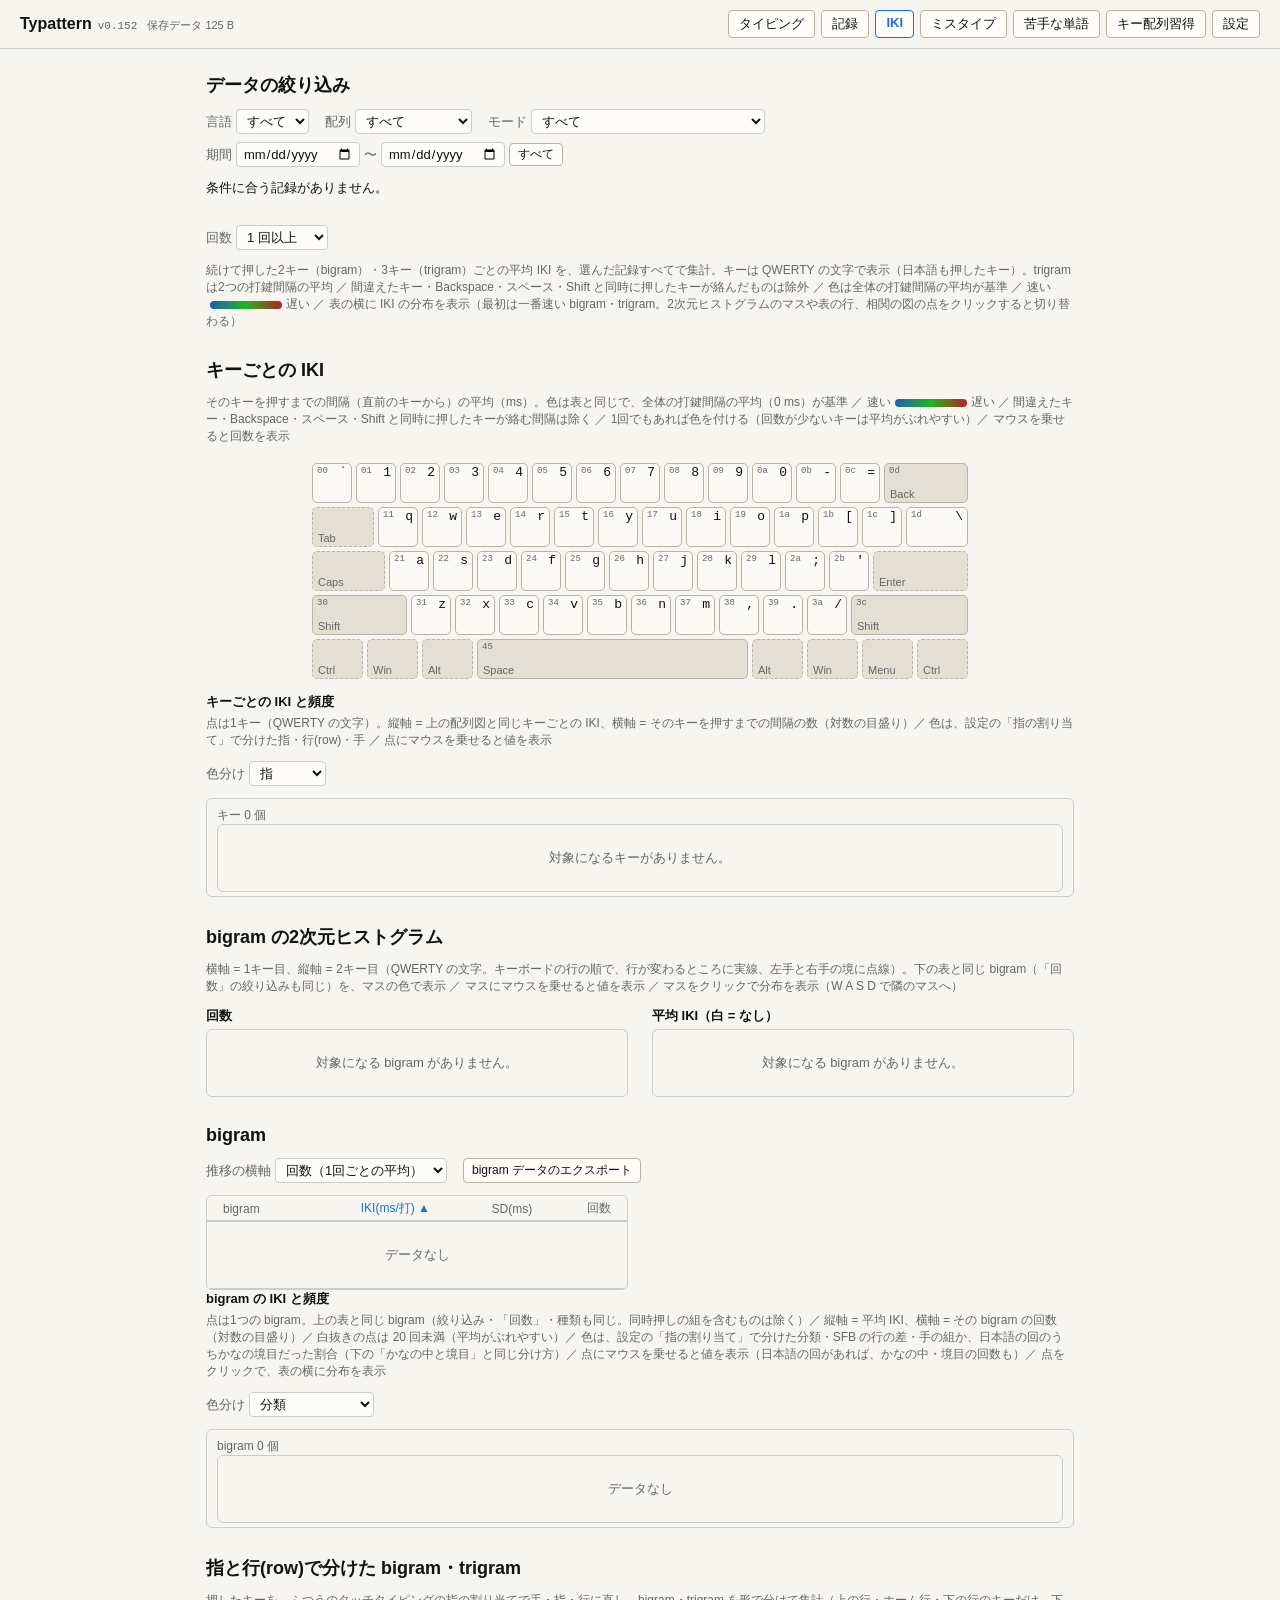
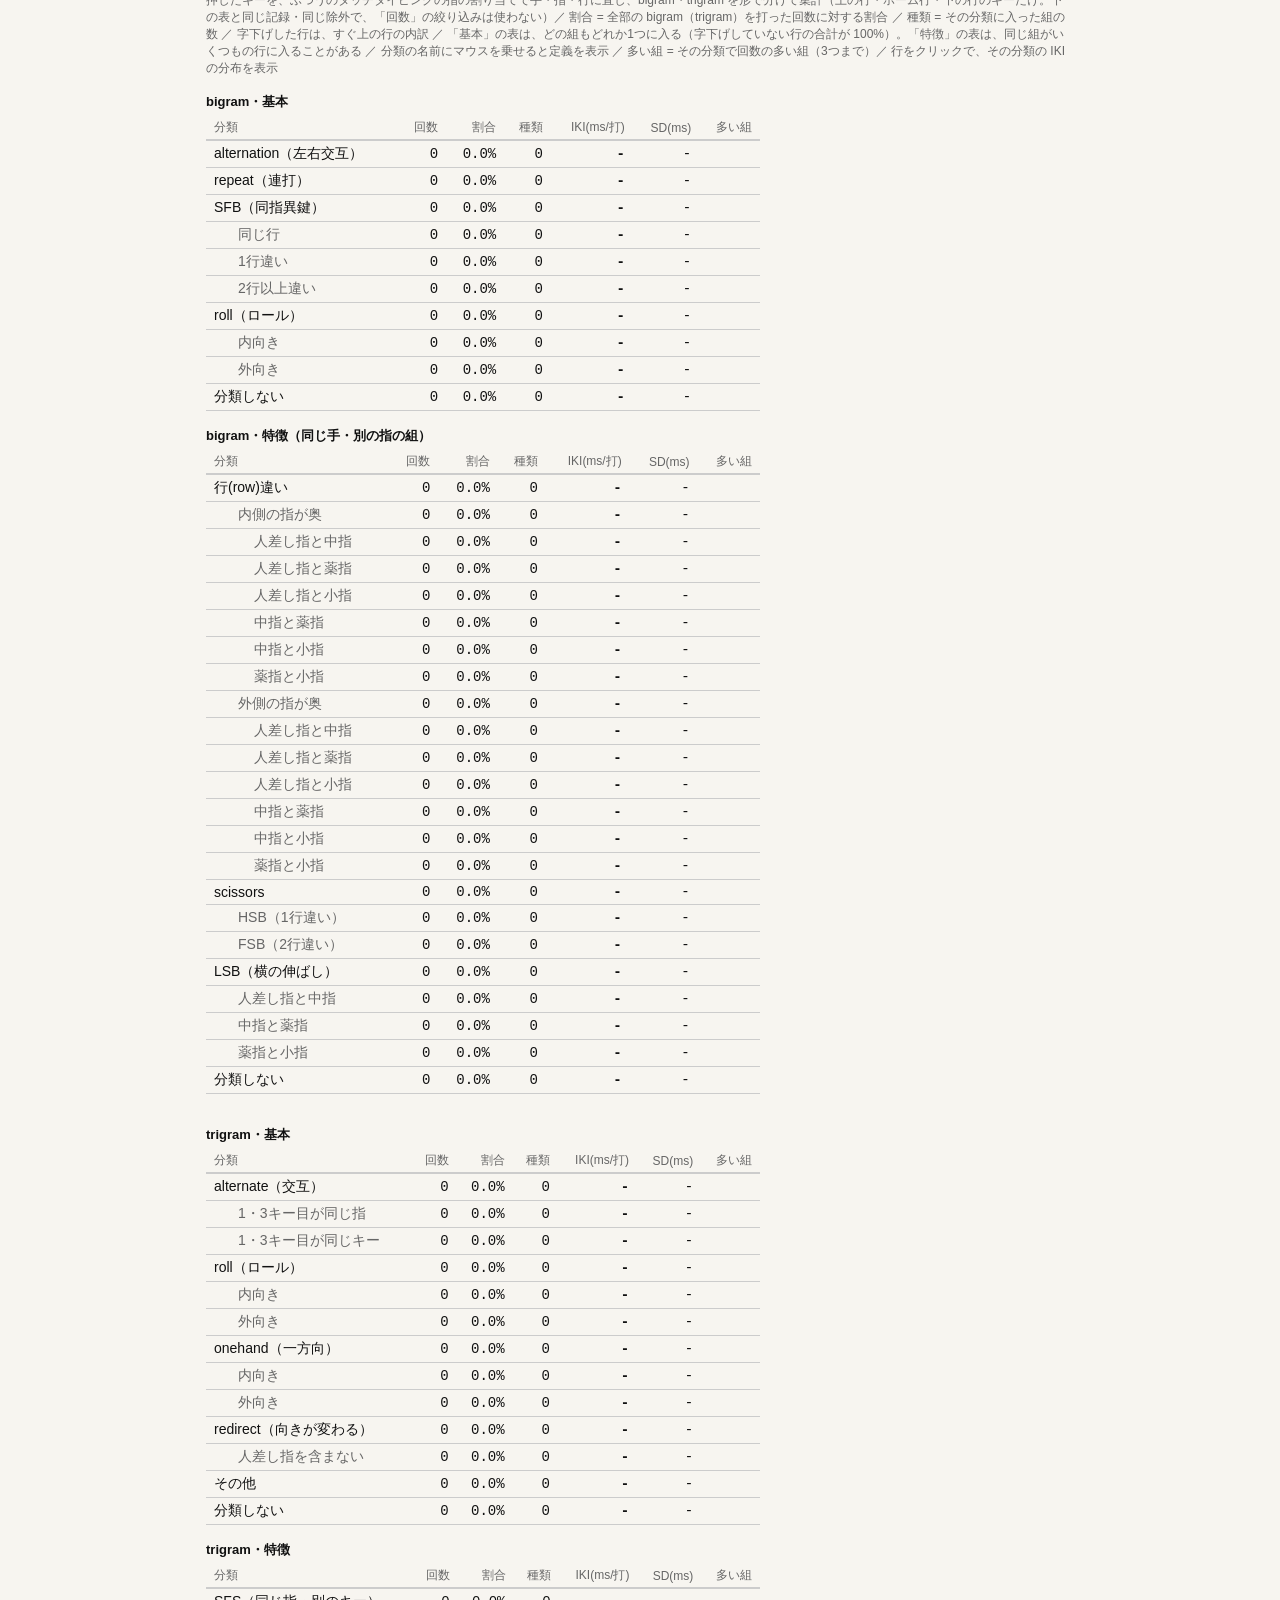
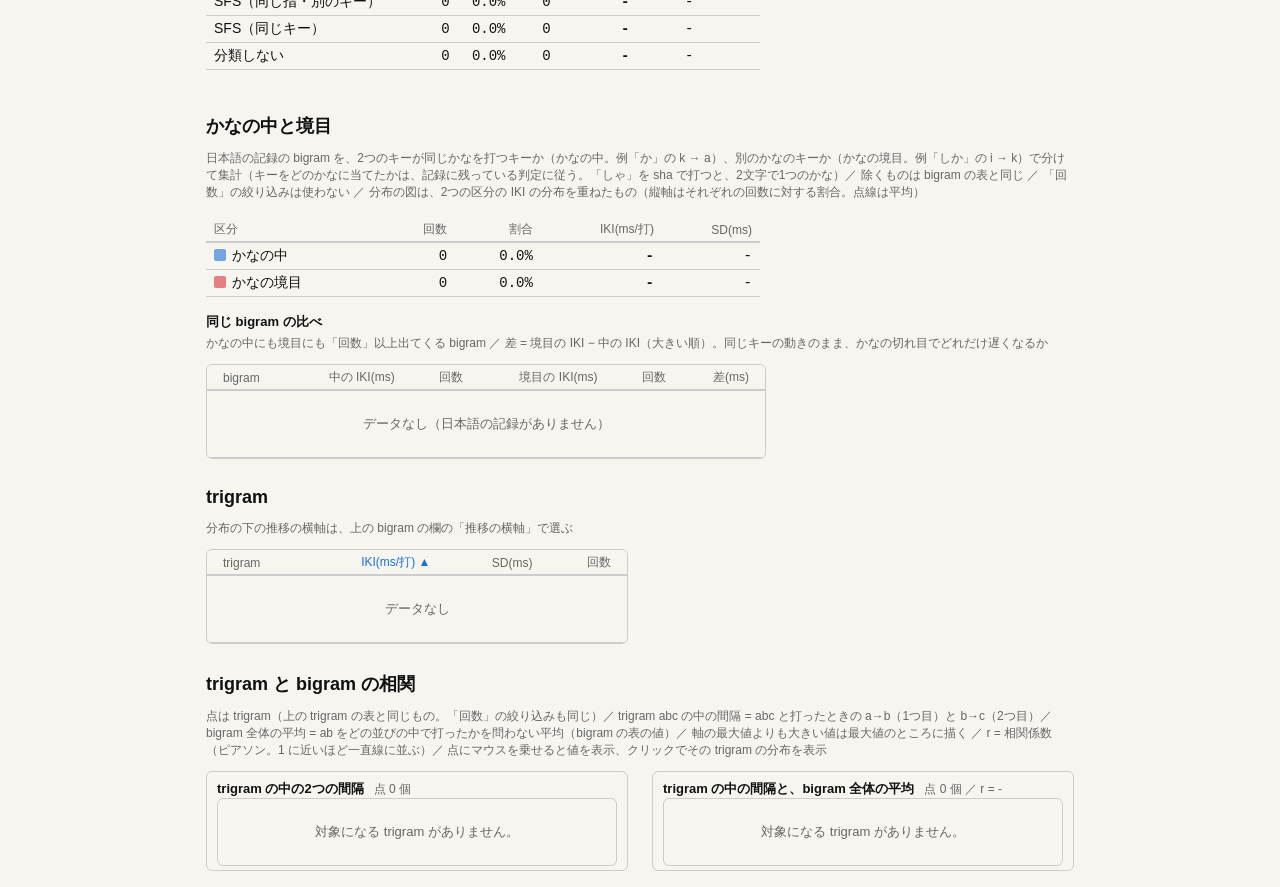
==== analysis_iki.html @ cf358e00 "Learn three new assignments at a time in layout learning Co-Authored-By: Claude Opus 5.5 <noreply@an" ====
<!doctype html>
<html lang="ja">
<head>
  <meta charset="utf-8">
  <meta name="viewport" content="width=device-width, initial-scale=1">
  <title>Typattern IKI</title>
  <link rel="icon" href="images/favicon.svg" type="image/svg+xml">
  <link rel="icon" href="images/favicon-32.png" type="image/png" sizes="32x32">
  <link rel="apple-touch-icon" href="images/apple-touch-icon.png">
  <link rel="stylesheet" href="style.css?v=152">
</head>
<body>
  <!-- 全ページ共通の一番上：左にロゴ（とバージョン）、右にページへのリンク -->
  <nav class="top-nav" aria-label="ページ">
    <div class="brand">
      <div class="logo">Typattern<span id="version" class="version"></span><span id="data-size" class="data-size" title="ブラウザに保存している記録と登録したキー配列の大きさ（書き出すファイルとほぼ同じ）。書き出し・読み込みは設定のページ"></span></div>
    </div>
    <div class="nav-links">
      <a class="text-btn" href="index.html">タイピング</a>
      <a class="text-btn" href="stats.html" title="レベルの達成度・成績の推移・ランキング">記録</a>
      <a class="text-btn" href="analysis_iki.html" aria-current="page" title="キーごと・bigram・trigram ごとの IKI">IKI</a>
      <a class="text-btn" href="mistype.html" title="どのキーを、どのキーと押し間違えたか">ミスタイプ</a>
      <a class="text-btn" href="weak-words.html" title="単語モードで遅い単語・ミスの多い単語">苦手な単語</a>
      <a class="text-btn" href="layout-learning.html" title="キー配列習得の状況（覚えた割り当て・達成項目）">キー配列習得</a>
      <a class="text-btn" href="settings.html" title="キー配列・お題の登録、グラフの範囲・ランキングの基準、記録の書き出しと読み込み">設定</a>
    </div>
  </nav>
  <!-- 記録を読み込んで集計し終えるまで出す（js/ngram-page.js・js/mistype-page.js が消す） -->
  <div id="page-loading" class="page-loading" role="status">Loading...</div>

  <main class="main stats-main">
    <h2 class="stats-title">データの絞り込み</h2>
    <div class="filters stats-filters">
      <label class="filter">言語
        <select id="f-lang" class="layout-select">
          <option value="">すべて</option>
          <option value="en">英語</option>
          <option value="ja">日本語</option>
        </select>
      </label>
      <label class="filter">配列
        <select id="f-layout" class="layout-select">
          <option value="">すべて</option>
          <option value="qwerty">QWERTY配列</option>
        </select>
      </label>
      <label class="filter">モード
        <select id="f-mode" class="layout-select">
          <option value="">すべて</option>
          <option value="regular">練習モード以外</option>
          <option value="not-iki-measurement">IKI 測定以外</option>
          <option value="normal">文章</option>
          <option value="words">単語</option>
          <option value="other">その他</option>
          <option value="weak">苦手な単語（練習モード）</option>
          <option value="faster-other-setup">他では速い bigram（練習モード）</option>
          <option value="iki-measurement">IKI 測定（練習モード）</option>
        </select>
      </label>
      <span class="filter">期間
        <input id="f-from" type="date" class="layout-select" aria-label="開始日">
        〜
        <input id="f-to" type="date" class="layout-select" aria-label="終了日">
        <button id="f-clear" type="button" class="text-btn small-btn" title="期間の指定をなくす">すべて</button>
      </span>
    </div>
    <p id="stats-summary" class="stats-summary">読み込み中…</p>

    <!-- 並び：絞り込み → 回数・集計・説明 → キーごとの IKI（配列図と、頻度との散布図）→ bigram の2次元ヒストグラム → bigram（表と分布）→ 指と行(row)で分けた bigram・trigram → trigram（表と分布）→ trigram と bigram の相関 -->
    <section class="stats-section">
      <div class="filters">
        <label class="filter">回数
          <select id="f-min" class="layout-select">
            <option value="1">1 回以上</option>
            <option value="3">3 回以上</option>
            <option value="5">5 回以上</option>
            <option value="10">10 回以上</option>
          </select>
        </label>
      </div>
      <p id="ngram-summary" class="stats-summary"></p>
      <p class="rhythm-legend">続けて押した2キー（bigram）・3キー（trigram）ごとの平均 IKI を、選んだ記録すべてで集計。キーは QWERTY の文字で表示（日本語も押したキー）。trigram は2つの打鍵間隔の平均 ／ 間違えたキー・Backspace・スペース・Shift と同時に押したキーが絡んだものは除外 ／ 色は全体の打鍵間隔の平均が基準 ／ 速い<span class="rhythm-scale"></span>遅い ／ 表の横に IKI の分布を表示（最初は一番速い bigram・trigram。2次元ヒストグラムのマスや表の行、相関の図の点をクリックすると切り替わる）</p>
    </section>

    <section class="stats-section">
      <h2 class="stats-title">キーごとの IKI</h2>
      <p id="key-iki-legend" class="rhythm-legend"></p>
      <div class="kb-scroll"><div id="key-iki" class="kb km"></div></div>
      <!-- キーごとの IKI と頻度の散布図（docs/analysis_iki.md の「キーごとの IKI と頻度」） -->
      <h3 class="hm-title">キーごとの IKI と頻度</h3>
      <p class="rhythm-legend">点は1キー（QWERTY の文字）。縦軸 = 上の配列図と同じキーごとの IKI、横軸 = そのキーを押すまでの間隔の数（対数の目盛り）／ 色は、設定の「指の割り当て」で分けた指・行(row)・手 ／ 点にマウスを乗せると値を表示</p>
      <div class="filters">
        <label class="filter">色分け
          <select id="f-kf-color" class="layout-select">
            <option value="finger">指</option>
            <option value="row">行(row)</option>
            <option value="hand">手</option>
          </select>
        </label>
      </div>
      <div id="key-freq" class="corr"></div>
    </section>

    <section class="stats-section">
      <h2 class="stats-title">bigram の2次元ヒストグラム</h2>
      <p class="rhythm-legend">横軸 = 1キー目、縦軸 = 2キー目（QWERTY の文字。キーボードの行の順で、行が変わるところに実線、左手と右手の境に点線）。下の表と同じ bigram（「回数」の絞り込みも同じ）を、マスの色で表示 ／ マスにマウスを乗せると値を表示 ／ マスをクリックで分布を表示（W A S D で隣のマスへ）</p>
      <!-- ふだんは横に2枚。軸のキーと組が多いときは上下に並べる（js/ngram-page.js が hm-stack を付ける） -->
      <div id="hm-grid" class="ngram-grid">
        <div class="ngram-col">
          <h3 class="hm-title">回数</h3>
          <div id="hm-count" class="hm"></div>
        </div>
        <div class="ngram-col">
          <h3 class="hm-title">平均 IKI（白 = なし）</h3>
          <div id="hm-iki" class="hm"></div>
        </div>
      </div>
    </section>

    <section class="stats-section">
      <h2 class="stats-title">bigram</h2>
      <!-- 分布の下の IKI の推移の横軸（bigram・trigram 共通） -->
      <div class="filters">
        <label class="filter">推移の横軸
          <select id="f-trend" class="layout-select">
            <option value="run">回数（1回ごとの平均）</option>
            <option value="day">日付（1日ごとの平均）</option>
          </select>
        </label>
        <!-- 同時押しの組を含む行があるときだけ出す -->
        <label id="f-bi-kind-box" class="filter" hidden>種類
          <select id="f-bi-kind" class="layout-select">
            <option value="all">すべて</option>
            <option value="ss">単打→単打</option>
            <option value="sc">単打→同時押し</option>
            <option value="cs">同時押し→単打</option>
            <option value="cc">同時押し→同時押し</option>
          </select>
        </label>
        <!-- 表に出ている bigram の IKI を JSON で書き出す（docs/bigram_export.md） -->
        <button id="bi-export" type="button" class="text-btn small-btn" title="表に出ている bigram の1回ごとの IKI をすべて JSON で書き出す">bigram データのエクスポート</button>
        <span id="bi-export-msg" class="stats-summary"></span>
      </div>
      <!-- 左に表、右にクリックで出る IKI の分布と推移（狭い画面では分布を表の上に出す） -->
      <div class="ng-block">
        <div id="bigram" class="ngram-scroll ng-table"></div>
        <div id="bigram-dist" class="ngram-dist ng-dist"></div>
      </div>
      <!-- bigram の IKI と頻度の散布図（docs/analysis_iki.md の「bigram の IKI と頻度」） -->
      <h3 class="hm-title">bigram の IKI と頻度</h3>
      <p class="rhythm-legend">点は1つの bigram。上の表と同じ bigram（絞り込み・「回数」・種類も同じ。同時押しの組を含むものは除く）／ 縦軸 = 平均 IKI、横軸 = その bigram の回数（対数の目盛り）／ 白抜きの点は 20 回未満（平均がぶれやすい）／ 色は、設定の「指の割り当て」で分けた分類・SFB の行の差・手の組か、日本語の回のうちかなの境目だった割合（下の「かなの中と境目」と同じ分け方）／ 点にマウスを乗せると値を表示（日本語の回があれば、かなの中・境目の回数も）／ 点をクリックで、表の横に分布を表示</p>
      <div class="filters">
        <label class="filter">色分け
          <select id="f-bf-color" class="layout-select">
            <option value="class">分類</option>
            <option value="sfb">SFB の行の差</option>
            <option value="hand">手の組</option>
            <option value="kana">かなの中・境目</option>
          </select>
        </label>
      </div>
      <div id="bigram-freq" class="corr"></div>
    </section>

    <section class="stats-section">
      <h2 class="stats-title">指と行(row)で分けた bigram・trigram</h2>
      <p class="rhythm-legend">押したキーを、ふつうのタッチタイピングの指の割り当てで手・指・行に直し、bigram・trigram を形で分けて集計（上の行・ホーム行・下の行のキーだけ。下の表と同じ記録・同じ除外で、「回数」の絞り込みは使わない）／ 割合 = 全部の bigram（trigram）を打った回数に対する割合 ／ 種類 = その分類に入った組の数 ／ 字下げした行は、すぐ上の行の内訳 ／ 「基本」の表は、どの組もどれか1つに入る（字下げしていない行の合計が 100%）。「特徴」の表は、同じ組がいくつもの行に入ることがある ／ 分類の名前にマウスを乗せると定義を表示 ／ 多い組 = その分類で回数の多い組（3つまで）／ 行をクリックで、その分類の IKI の分布を表示</p>
      <!-- bigram と trigram を上下に分け、それぞれ左に表、右にクリックした分類の分布（狭い画面では表の上。推移は出さない） -->
      <div class="fc-block">
        <div class="fc-tables">
          <h3 class="hm-title">bigram・基本</h3>
          <div id="bc-base" class="fc-table"></div>
          <h3 class="hm-title">bigram・特徴（同じ手・別の指の組）</h3>
          <div id="bc-feat" class="fc-table"></div>
        </div>
        <div id="bc-dist" class="ngram-dist fc-dist"></div>
      </div>
      <div class="fc-block">
        <div class="fc-tables">
          <h3 class="hm-title">trigram・基本</h3>
          <div id="tc-base" class="fc-table"></div>
          <h3 class="hm-title">trigram・特徴</h3>
          <div id="tc-feat" class="fc-table"></div>
        </div>
        <div id="tc-dist" class="ngram-dist fc-dist"></div>
      </div>
    </section>

    <!-- かなの中と境目（docs/analysis_iki.md の「かなの中と境目」） -->
    <section class="stats-section">
      <h2 class="stats-title">かなの中と境目</h2>
      <p class="rhythm-legend">日本語の記録の bigram を、2つのキーが同じかなを打つキーか（かなの中。例「か」の k → a）、別のかなのキーか（かなの境目。例「しか」の i → k）で分けて集計（キーをどのかなに当てたかは、記録に残っている判定に従う。「しゃ」を sha で打つと、2文字で1つのかな）／ 除くものは bigram の表と同じ ／ 「回数」の絞り込みは使わない ／ 分布の図は、2つの区分の IKI の分布を重ねたもの（縦軸はそれぞれの回数に対する割合。点線は平均）</p>
      <div class="fc-block">
        <div class="fc-tables">
          <div id="kb-sum" class="fc-table"></div>
        </div>
        <div id="kb-dist" class="ngram-dist fc-dist"></div>
      </div>
      <h3 class="hm-title">同じ bigram の比べ</h3>
      <p class="rhythm-legend">かなの中にも境目にも「回数」以上出てくる bigram ／ 差 = 境目の IKI − 中の IKI（大きい順）。同じキーの動きのまま、かなの切れ目でどれだけ遅くなるか</p>
      <div id="kb-pairs" class="ngram-scroll kb-pairs"></div>
    </section>

    <section class="stats-section">
      <h2 class="stats-title">trigram</h2>
      <p class="rhythm-legend">分布の下の推移の横軸は、上の bigram の欄の「推移の横軸」で選ぶ</p>
      <div class="ng-block">
        <div id="trigram" class="ngram-scroll ng-table"></div>
        <div id="trigram-dist" class="ngram-dist ng-dist"></div>
      </div>
    </section>

    <!-- 同時押しの記録があるときだけ出す -->
    <section id="chord-section" class="stats-section" hidden>
      <h2 class="stats-title">同時押し</h2>
      <p class="rhythm-legend">ずれ = 組の最初のキーを押してから、最後のキーを押すまでの時間 ／ 上の bigram・trigram の表では、組を1打として数える（時刻は組の最後のキーを押した時刻）。2次元ヒストグラムには組も1打として軸に並べる。キーごとの IKI と相関の図には、組を含むものを入れない ／ 間違えたキーを含む組は数えない ／ 行をクリックで、その組のずれの分布を表示（横軸の最大は、選んだ記録の判定時間の最大）</p>
      <div class="ng-block">
        <div id="chord-table" class="ngram-scroll ng-table"></div>
        <div id="chord-dist" class="ngram-dist ng-dist"></div>
      </div>
    </section>

    <section class="stats-section">
      <h2 class="stats-title">trigram と bigram の相関</h2>
      <p class="rhythm-legend">点は trigram（上の trigram の表と同じもの。「回数」の絞り込みも同じ）／ trigram abc の中の間隔 = abc と打ったときの a→b（1つ目）と b→c（2つ目）／ bigram 全体の平均 = ab をどの並びの中で打ったかを問わない平均（bigram の表の値）／ 軸の最大値よりも大きい値は最大値のところに描く ／ r = 相関係数（ピアソン。1 に近いほど一直線に並ぶ）／ 点にマウスを乗せると値を表示、クリックでその trigram の分布を表示</p>
      <div class="ngram-grid">
        <div class="ngram-col"><div id="corr-pair" class="corr"></div></div>
        <div class="ngram-col"><div id="corr-inner" class="corr"></div></div>
      </div>
    </section>
  </main>

  <script src="js/store.js?v=152"></script>
  <script src="js/keys.js?v=152"></script>
  <script src="js/settings.js?v=152"></script>
  <script src="js/page-footer.js?v=152"></script>
  <script src="js/rhythm.js?v=152"></script>
  <script src="js/keyboard-shapes.js?v=152"></script>
  <script src="js/kana-layout.js?v=152"></script>
  <script src="js/key-map.js?v=152"></script>
  <script src="js/point-trend.js?v=152"></script>
  <script src="js/ngram.js?v=152"></script>
  <script src="js/finger-map.js?v=152"></script>
  <script src="js/key-scatter.js?v=152"></script>
  <script src="js/iki-measurement.js?v=152"></script>
  <script src="js/filters.js?v=152"></script>
  <script src="js/ngram-page.js?v=152"></script>
</body>
</html>
---- style.css ----
:root {
  --bg: #f7f5f0; /* ページの背景。真っ白より目に優しい生成り（グラフの下地にも使う） */
  --text: #111111;
  --head-bg: #ece8de; /* 表の見出しの背景。ページの背景（生成り）を少し濃くした色 */
  --field-bg: #fdfcf9; /* 入力欄・選択欄・試し打ちの枠の背景。白より少しだけ落ち着いた色で、ページの背景と区別する */
  --typed: #9a9a9a;
  --sub: #666666;
  --border: #cccccc;
  --accent: #1a6fd8;
  --error: #d93036;
  --error-bg: rgba(217, 48, 54, 0.15);
  --reached: #2a8f3a; /* 目標に届いた印（他では速い bigram の結果の ✓。キー配列習得の達成項目の ✓ にも使う） */
  --ll-learned: #b9d7f3; /* キー配列習得のページの配列図で、覚えた単位のキーの色 */
  /* キー配列習得の達成項目：結果の「達成！」の帯と、キー配列習得のページの達成したタイル（背景・枠・文字。覚えたかなの図の青にそろえる。タイルの ✓ は --reached の緑） */
  --ll-done-bg: #e6f1fb;
  --ll-done-border: #378add;
  --ll-done-text: #0c447c;
  /* 間隔グラフの色相（速い=青 → 平均=緑 → 遅い=赤）。js/rhythm.js が読む */
  --rh-hue-fast: 215;
  --rh-hue-avg: 120;
  --rh-hue-slow: 0;
  /* キー配列の配列図：前置シフト・後置シフトのキーの外形線の色 */
  --kb-prefix: #e07b00;
  --kb-postfix: #8a3fd1;
  --kb-chord: #1f8a5b;
  /* キー配列の配列図：文字キー（白より少しだけ暗い）・その枠・機能キー（Shift・Tab など） */
  --kb-key: #fbfaf6;
  /* 設定のページの指の割り当ての配列図：指ごとの色（人差し指・中指・薬指・小指） */
  --finger-1: #b9d4f5;
  --finger-2: #bfe5c0;
  --finger-3: #f5dcae;
  --finger-4: #e2c6ef;
  /* 苦手な単語のページの bigram の分布の比べ：遅い方・速い方・そのほかの言語・配列の色 */
  --cmp-slow: #d93036;
  --cmp-fast: #1a6fd8;
  --cmp-3: #2a8f3a;
  --cmp-4: #e07b00;
  --cmp-5: #8a3fd1;
  /* ミスタイプのページのミス率と頻度の散布図で、ミスの種類の色（ほかは --cmp-*） */
  --mt-shift: #8b5a2b;
  --mt-kana-shift: #1aa3b8;
  --mt-other: #444444;
  --kb-key-border: #b9b3a6;
  --kb-func: #e4dfd3;
  /* bigram の2次元ヒストグラム：データのないマス（回数 0・平均 IKI なし）の色 */
  --hm-none: #ffffff;
  /* 推移のグラフ：移動平均（オレンジ。点の青と分ける）・日ごとの最高（濃い紺）・ミスも数えた正確率（灰色）・日ごと（月ごと）の回数の棒（薄いベージュ）・レベル達成（赤） */
  --trend-ma: #f08c00;
  --trend-count: #e6dfcf;
  --trend-sub: #1d3f7a;
  --trend-raw: #8a8a8a;
  --trend-levelup: var(--level-up);
  /* レベル達成（結果画面と推移のグラフ）と、結果画面の 1〜3 位の順位 */
  --level-up: #d93036;
  --rank-1: #d93036;
  --rank-2: #e07b00;
  --rank-3: #1f9d55;
  /* 記録のページ：ランキングで選んだ回を、推移のグラフで示す縦線 */
  --trend-selected: #3ddc84;
  /* 打っている間のインジケーター（docs/levels.md）：目標より速い・今の達成レベルの範囲・それより遅い・打ち始め前 */
  --pace-ahead: var(--accent);
  --pace-near: #e8b400;
  --pace-behind: #d93036;
  --pace-idle: #d6d1c6;
  /* 正確率がレベルの基準（95%）未満のとき：青は黒、黄・赤はそれぞれ暗くした色 */
  --pace-ahead-dark: #111111;
  --pace-near-dark: #876900;
  --pace-behind-dark: #7c1c20;
  --font: "Segoe UI", "Helvetica Neue", Arial, sans-serif;
  --mono: "Consolas", "Menlo", monospace;
}

/* hidden 属性の付いた要素は、display を指定したクラスがあっても隠す */
[hidden] {
  display: none !important;
}

* {
  box-sizing: border-box;
}

body {
  margin: 0;
  min-height: 100vh;
  display: flex;
  flex-direction: column;
  background: var(--bg);
  color: var(--text);
  font-family: var(--font);
  accent-color: var(--accent); /* チェックボックスなどの色を、ほかの青（--accent）にそろえる */
}

.header {
  display: flex;
  align-items: center;
  justify-content: space-between;
  padding: 12px 20px;
}

.logo {
  margin: 0;
  font-size: 16px;
  font-weight: 600;
}

.text-btn {
  background: var(--field-bg); /* 入力欄と同じ明るい下地で、生成りの背景から浮かせる */
  border: 1px solid var(--kb-key-border);
  border-radius: 4px;
  color: var(--text);
  padding: 4px 10px;
  cursor: pointer;
  font: inherit;
  font-size: 13px;
}

.header-actions {
  display: flex;
  flex-wrap: wrap;
  justify-content: flex-end;
  gap: 6px;
}

.save-status {
  margin: 12px 0 0;
  font-size: 12px;
  color: var(--sub);
}

/* かな配列：割り当て表にないのでミスとして飛ばした文字の知らせ（結果画面） */
.skipped-note {
  margin: 10px 0 0;
  font-size: 14px;
  color: var(--error);
}

.text-btn:hover {
  border-color: var(--accent);
  color: var(--accent);
}

/* 押せないボタン（キー配列のページで、最初から入っている配列の名前のときの「この配列を保存する」など） */
.text-btn:disabled {
  border-color: var(--border);
  color: var(--sub);
  cursor: not-allowed;
  opacity: 0.6;
}

.main {
  flex: 1;
  width: 100%;
  max-width: 820px;
  margin: 0 auto;
  padding: 16px;
}

.guide {
  text-align: center;
  font-size: 13px;
  line-height: 1.7;
  color: var(--sub);
}

/* 入力がないまま止めたときのお知らせ */
.guide.idle-stopped {
  color: var(--error);
  font-weight: 600;
}

.stats {
  display: flex;
  justify-content: center;
  gap: 28px;
  margin: 20px 0 28px;
}

.stat {
  display: flex;
  align-items: baseline;
  gap: 4px;
}

.stat-value {
  font-family: var(--mono);
  font-size: 22px;
  color: var(--accent);
}

.stat-label {
  font-size: 12px;
  color: var(--sub);
}

/* 打っている間のインジケーター：目標のペースとの差を帯の色で出す */
.pace {
  margin: -12px 0 20px;
}

.pace-text {
  font-size: 12px;
  color: var(--sub);
  text-align: center;
  margin-bottom: 4px;
}

/* 20 マスを横に並べ、届いている段まで色を付ける（左から） */
.pace-bar {
  display: grid;
  grid-template-columns: repeat(20, 1fr);
  gap: 3px;
}

.pace-cell {
  height: 10px;
  border-radius: 2px;
  background: var(--pace-idle); /* 色はすぐ変える（変化のなだらかさは js/app.js でペースをならしてつける） */
}

.pace-ahead .pace-cell.on { background: var(--pace-ahead); }
.pace-near .pace-cell.on { background: var(--pace-near); }
.pace-behind .pace-cell.on { background: var(--pace-behind); }
/* 正確率がレベルの基準（95%）未満：それぞれの色を暗くして、このままではレベルが付かないことを知らせる */
.pace-dark.pace-ahead .pace-cell.on { background: var(--pace-ahead-dark); }
.pace-dark.pace-near .pace-cell.on { background: var(--pace-near-dark); }
.pace-dark.pace-behind .pace-cell.on { background: var(--pace-behind-dark); }
.pace-dark .pace-text { color: var(--text); }

/* お題表示エリア */
.board {
  position: relative;
  cursor: text;
}

.text {
  font-family: var(--mono);
  font-size: 22px;
  line-height: 1.9;
  color: var(--text);
  white-space: pre-wrap;
  word-break: break-word;
  user-select: none;
}

/* ノーミス連続タイプ：4つの段に行を順に入れる（js/app.js の nmLayout）。打ち終えた行を隠しても段の高さは残す */
.text.nm-stream {
  display: grid;
  grid-template-rows: repeat(4, minmax(1.9em, auto));
}

.text.ja.nm-stream {
  grid-template-rows: repeat(4, minmax(74px, auto));
}

/* ノーミス連続タイプの結果：ミスなしで打てた文字数と自己ベスト */
.nm-result p {
  margin: 0 0 4px;
}

.nm-count {
  font-size: 28px;
  font-weight: 700;
}

.nm-sub {
  color: var(--sub);
}

.nm-best {
  font-weight: 600;
  margin-bottom: 12px !important;
}

.nm-best.level-up {
  color: var(--level-up);
}

/* 日本語：次に打つローマ字の手引き。打ちかけ（灰色）・今のかなの残り（青）・その先（薄い灰色） */
.romaji-guide {
  text-align: center;
  font-family: var(--mono);
  font-size: 18px;
  min-height: 1.6em;
  margin: -12px 0 16px;
  white-space: pre;
  overflow: hidden;
}

.romaji-guide .rg-typed {
  color: var(--typed);
}

.romaji-guide .rg-rest {
  color: var(--accent);
  font-weight: 600;
}

.romaji-guide .rg-ahead {
  color: var(--sub);
  opacity: 0.6;
}

.romaji-guide .rg-warn {
  font-family: var(--font);
  font-size: 14px;
  color: var(--error);
  white-space: normal;
}

/* 日本語：1行ごとに、表示する文（漢字かな交じり）を上に、打つ読み（かな）を下に並べる */
.text.ja .ja-display {
  font-family: var(--font);
  font-size: 21px;
  line-height: 1.6;
  color: var(--text);
}

.text.ja .ja-reading {
  font-size: 15px;
  line-height: 1.7;
  margin-bottom: 14px;
}

/* 2行目をローマ字で出すとき：よみがなと同じ1行（40 かなほど）に収まるよう、等幅ではない（横幅の狭い）フォントにする。
   かなごとのまとまりの間はあけない（単語の間は ␣）。それでも長い行は2行目の中で折り返す */
.text.ja .ja-romaji {
  font-family: var(--font);
  overflow-wrap: anywhere;
}

.text .ok {
  color: var(--typed);
}

.text .ng {
  color: var(--error);
  background: var(--error-bg);
  border-radius: 2px;
}

/* 間違えたまま残っている文字の上に、実際に打ったものを小さく赤で出す（js/app.js の typedMarks） */
.text .ng[data-typed],
.text .current[data-typed] {
  position: relative;
}

.text .ng[data-typed]::before,
.text .current[data-typed]::before {
  content: attr(data-typed);
  position: absolute;
  left: 50%;
  bottom: 100%;
  transform: translateX(-50%);
  font-family: var(--mono);
  font-size: 0.7em;
  line-height: 1;
  color: var(--error);
  white-space: nowrap;
  pointer-events: none;
}

/* 日本語の2行目（よみがな）は文字が小さいので、上に出す打ったものは少し大きめにする。
   表示する文の行と重ならないよう、2行目の上を少しあける */
.text.ja .ja-reading .ng[data-typed]::before,
.text.ja .ja-reading .current[data-typed]::before {
  font-size: 0.85em;
}

.text.ja .ja-reading {
  padding-top: 5px;
}

/* 英語：打った文字を上に出す余白のぶん、行の間を少し広げる */
.text:not(.ja) {
  line-height: 2.3;
}

/* 現在位置のキャレット */
.text .current {
  box-shadow: -2px 0 0 var(--accent);
  animation: blink 1s step-end infinite;
}

.board.blurred .text .current {
  animation: none;
  box-shadow: none;
}

@keyframes blink {
  50% { box-shadow: -2px 0 0 transparent; }
}

/* 入力は見えない textarea で受け取る */
.input {
  position: absolute;
  inset: 0;
  width: 100%;
  height: 100%;
  opacity: 0;
  resize: none;
  border: 0;
  cursor: text;
}

.focus-hint {
  display: none;
  position: absolute;
  inset: 0;
  align-items: center;
  justify-content: center;
  background: rgba(255, 255, 255, 0.75);
  color: var(--text);
  font-size: 15px;
  pointer-events: none;
}

.board.blurred .focus-hint {
  display: flex;
}

.board.finished .focus-hint {
  display: none;
}

/* 結果 */
.result {
  margin-top: 32px;
  padding: 20px;
  border: 1px solid var(--accent);
  border-radius: 8px;
  text-align: center;
}

.result-title {
  margin: 0 0 12px;
  font-size: 16px;
  font-weight: 600;
}

.result-grid {
  display: flex;
  justify-content: center;
  flex-wrap: wrap;
  gap: 32px;
  align-items: baseline; /* 小さくした秒数も、ほかの数字と文字の下端をそろえる */
}

.result-value {
  font-family: var(--mono);
  font-size: 34px;
  color: var(--accent);
  margin-right: 4px;
}

.result-label {
  font-size: 13px;
  color: var(--sub);
}

/* 正確率の横に添える、修正したミスも数えた値 */
.result-acc-raw {
  margin-left: 4px;
  font-size: 11px;
}

/* 経過秒数（お題の長さで変わるので、ほかの数字より目立たなくする） */
.result-minor .result-value {
  font-size: 20px;
  color: var(--sub);
}

/* 結果の数字の下の、正確率の説明 */
.result-note {
  margin: 12px 0 0;
  font-size: 13px;
  color: var(--sub);
}

/* 達成レベルと次の目標 */
.level-status {
  margin: 14px 0 0;
  text-align: center;
  font-size: 14px;
  color: var(--text);
}

/* 今回で達成レベルが上がったとき：お知らせの文と、結果のレベルの値 */
.level-status .level-up,
.result-value.level-up {
  color: var(--level-up);
  font-weight: 700;
}

/* 結果画面：1〜3位の順位 */
.result-value.rank-1 { color: var(--rank-1); font-weight: 700; }
.result-value.rank-2 { color: var(--rank-2); font-weight: 700; }
.result-value.rank-3 { color: var(--rank-3); font-weight: 700; }
/* 上位3位に入ったときの知らせ（順位の色の太字） */
.level-status .rank-1 { color: var(--rank-1); font-weight: 700; }
.level-status .rank-2 { color: var(--rank-2); font-weight: 700; }
.level-status .rank-3 { color: var(--rank-3); font-weight: 700; }

/* キーごとの間隔グラフ */
/* 結果のタブ */
.tabs {
  display: flex;
  gap: 4px;
  margin-top: 28px;
  border-bottom: 1px solid var(--border);
}

.tab {
  padding: 8px 16px;
  border: 1px solid transparent;
  border-bottom: none;
  border-radius: 6px 6px 0 0;
  margin-bottom: -1px;
  background: none;
  color: var(--sub);
  font: inherit;
  font-size: 14px;
  cursor: pointer;
}

.tab:hover {
  color: var(--text);
}

.tab[aria-selected="true"] {
  border-color: var(--border);
  background: var(--bg);
  color: var(--text);
  font-weight: 600;
}

.tab-panel {
  padding-top: 12px;
  text-align: left;
}

.rhythm-legend {
  margin: 0 0 12px;
  font-size: 12px;
  color: var(--sub);
}

.rhythm-avg {
  font-family: var(--mono);
  color: var(--accent);
}

.rhythm-chart {
  display: flex;
  flex-wrap: wrap;
  row-gap: 10px;
}

.rh-word {
  display: flex;
}

/* 日本語：かなごとのキーの列と、その下のかな */
.rh-group {
  display: flex;
  flex-direction: column;
}

.rh-cols {
  display: flex;
}

.rh-kana {
  text-align: center;
  font-size: 13px;
  color: var(--sub);
  margin-top: 2px;
}

.rh-kana.missed {
  color: var(--error);
  font-weight: 700;
}

/* 日本語：文の終わり（「。」の後）で改行する */
.rh-break {
  flex-basis: 100%;
  height: 0;
}

.rh-col {
  width: 18px;
}

/* 棒を描く領域。上の余白は数値ラベル用 */
.rh-track {
  position: relative;
  height: 88px;
}

/* 平均の点線（列ごとに描き、横に並べて1本の線に見せる） */
.rh-track::before {
  content: "";
  position: absolute;
  left: 0;
  right: 0;
  bottom: var(--rh-avg);
  border-top: 1px dashed var(--sub);
  z-index: 1;
}

.rh-bar {
  position: absolute;
  bottom: 0;
  left: 50%;
  width: 10px;
  transform: translateX(-50%);
  border-radius: 2px 2px 0 0;
}

/* 凡例の色見本 */
.rhythm-scale {
  display: inline-block;
  width: 72px;
  height: 8px;
  margin: 0 4px;
  border-radius: 4px;
  vertical-align: middle;
  background: linear-gradient(to right,
    hsl(var(--rh-hue-fast), 70%, 42%),
    hsl(var(--rh-hue-avg), 70%, 42%),
    hsl(var(--rh-hue-slow), 70%, 42%));
}

/* 頭打ちにした棒は上端を白線で区切る */
.rh-bar.clipped {
  border-top: 3px double var(--bg);
}

/* 平均 ± SD の縦線（苦手な単語のページ）。上下の端に短い横線 */
.rh-sd {
  position: absolute;
  left: 50%;
  width: 6px;
  transform: translateX(-50%);
  border-top: 1px solid var(--text);
  border-bottom: 1px solid var(--text);
  box-sizing: border-box;
  z-index: 2;
}

.rh-sd::before {
  content: "";
  position: absolute;
  top: 0;
  bottom: 0;
  left: 50%;
  border-left: 1px solid var(--text);
  transform: translateX(-50%);
}

.rh-val {
  position: absolute;
  left: -4px;
  right: -4px;
  text-align: center;
  font-family: var(--mono);
  font-size: 9px;
  letter-spacing: -0.5px;
  color: var(--accent);
}

.rh-char {
  padding-top: 2px;
  border-top: 1px solid var(--border);
  text-align: center;
  font-family: var(--mono);
  font-size: 15px;
}

.rh-char.space {
  color: var(--sub);
}

.rh-char.missed {
  color: var(--error);
  font-weight: 700;
  border-top: 2px solid var(--error);
}

/* n-gram 一覧。bigram と trigram を横に並べ、狭い画面では縦に並べる */
.ngram-grid {
  display: grid;
  grid-template-columns: 1fr 1fr;
  gap: 24px;
}

/* 各表は高さを決めて中でスクロールさせる */
.ngram-scroll {
  max-height: 420px;
  overflow-y: auto;
  border: 1px solid var(--border);
  border-radius: 6px;
}

.bg-table {
  width: 100%;
  border-collapse: collapse;
  font-size: 14px;
}

/* スクロールしても見出しを上に残す */
.bg-table thead th {
  position: sticky;
  top: 0;
  background: var(--bg);
  box-shadow: inset 0 -1px 0 var(--border);
}

.bg-table th,
.bg-table td {
  padding: 4px 16px;
  border-bottom: 1px solid var(--border);
  text-align: right;
}

.bg-table th {
  color: var(--sub);
  font-weight: normal;
  font-size: 12px;
}

.bg-table th:first-child,
.bg-table td:first-child {
  text-align: left;
}

.bg-sort {
  padding: 0;
  border: 0;
  background: none;
  color: var(--accent);
  font: inherit;
  cursor: pointer;
}

/* 並べ替えに使っていない列の見出しは、ふつうの文字色（クリックで並べ替えられる） */
.bg-sort:not(.active) {
  color: inherit;
}

.bg-sort:not(.active):hover {
  color: var(--accent);
}

.bg-name {
  font-family: var(--mono);
  font-size: 16px;
  white-space: pre;
}

.bg-avg,
.bg-sd,
.bg-count {
  font-family: var(--mono);
}

.bg-avg {
  font-weight: 600;
}

/* 記録ページ（stats.html） */
a.text-btn {
  display: inline-block;
  text-decoration: none;
}

/* ---- 配列のページ（layouts.html） ---- */

/* 配列図。狭い画面では横にスクロールする */
.kb-scroll {
  overflow-x: auto;
  padding: 4px 0 12px;
}

.kb {
  position: relative;
  margin: 0 auto;
}

.kb-key {
  position: absolute;
  border: 1px solid var(--kb-key-border);
  border-radius: 5px;
  background: var(--kb-key);
  font-family: var(--mono);
  transition: background 0.05s;
}

/* 物理キーの番号（左上） */
.kb-num {
  position: absolute;
  top: 2px;
  left: 4px;
  font-size: 9px;
  color: var(--sub);
}

/* Shift なしの文字（中央） */
.kb-main {
  position: absolute;
  left: 0;
  right: 0;
  bottom: 5px;
  text-align: center;
  font-size: 17px;
}

/* Shift ありの文字（右上） */
.kb-shift {
  position: absolute;
  top: 2px;
  right: 5px;
  font-size: 11px;
  color: var(--sub);
}

/* 文字のないキー（Tab・Shift など） */
.kb-func {
  background: var(--kb-func);
}

.kb-name {
  position: absolute;
  left: 0;
  right: 0;
  bottom: 6px;
  text-align: center;
  font-family: var(--font);
  font-size: 11px;
  color: var(--sub);
}

/* Shift を押している間は、Shift ありの文字を目立たせる */
.kb.shift-on .kb-shift {
  font-size: 15px;
  font-weight: 700;
  color: var(--accent);
}

.kb.shift-on .kb-main {
  color: var(--typed);
}

/* 英字は Shift を押している間、大文字で表示する */
.kb.shift-on .kb-main.kb-letter {
  text-transform: uppercase;
  font-weight: 700;
  color: var(--accent);
}

/* かな配列：かなは大きく中央に、QWERTY の文字は右下に小さく */
.kb.kb-kana .kb-main {
  bottom: 9px;
  font-family: var(--font);
  font-size: 16px;
}

.kb-qwerty {
  position: absolute;
  right: 4px;
  bottom: 1px;
  font-size: 9px;
  color: var(--typed);
}

/* かな配列のシフト用のキー：外形線の色で示す（前置シフト＝オレンジ、後置シフト＝紫。両方なら外側にもう1本） */
.kb-key.kb-prefix {
  border: 2px solid var(--kb-prefix);
}

.kb-key.kb-postfix {
  border: 2px solid var(--kb-postfix);
}

.kb-key.kb-chord {
  border: 2px solid var(--kb-chord);
}

.kb-key.kb-prefix.kb-postfix {
  border-color: var(--kb-prefix);
  box-shadow: 0 0 0 2px var(--kb-postfix);
}

/* かながないキー */
.kb-key.kb-empty {
  background: var(--bg); /* 割り当てのないキーはページと同じ生成り（キーがないように見せる） */
}

.layout-actions {
  display: flex;
  flex-wrap: wrap;
  align-items: center;
  gap: 8px 12px;
  margin-bottom: 6px;
}

.view-bar {
  display: flex;
  flex-wrap: wrap;
  align-items: center;
  gap: 4px 12px;
  margin-bottom: 4px;
}

.view-bar[hidden] {
  display: none;
}

.view-now {
  font-size: 13px;
  color: var(--accent);
}

/* ---- キーごとの値の配列図（js/key-map.js。ミスタイプ・n-gram のページ）。物理キーの番号を左上（.kb-num）、キーの文字を右上、値（回数・ミス率・IKI）を下に書く。
   かな配列を選んでいるときは、そのキーのかなを真ん中に書き、QWERTY の文字は小さくする ---- */
.km .km-char {
  position: absolute;
  top: 1px;
  right: 4px;
  font-size: 13px;
}

.km.km-kana .km-char {
  font-size: 10px;
  color: var(--sub);
}

.km .km-func .km-char {
  font-family: var(--font);
  font-size: 11px;
  color: var(--sub);
}

/* 文字のないキーの名前は、番号と重ならないよう下の段の左に書く */
.km .km-func .km-char {
  top: auto;
  right: auto;
  left: 5px;
  bottom: 2px;
}

.km .km-kana-char {
  position: absolute;
  left: 0;
  right: 0;
  top: 9px;
  text-align: center;
  font-family: var(--font);
  font-size: 14px;
}

.km .km-val {
  position: absolute;
  left: 0;
  right: 3px;
  bottom: 2px;
  text-align: right;
  font-size: 10px;
}

/* 回数が少なくて色を付けないキーの値 */
.km .km-val.km-dim {
  color: var(--typed);
}

/* 濃い色のキーは白い文字 */
.km .km-dark span {
  color: #ffffff;
}

/* クリックで選べるキー（ミスタイプのページのミス率）と、選んでいるキー（黒い太枠） */
.km .km-click {
  cursor: pointer;
}

.km .km-click:hover,
.km .km-click:focus {
  outline: 1px solid var(--text);
}

.km .km-selected,
.km .km-selected:hover,
.km .km-selected:focus {
  outline: 3px solid var(--text);
  outline-offset: 1px;
  z-index: 1;
}

/* 記録しないキー（Tab・Ctrl など） */
.km .km-none {
  background: var(--bg);
  border-style: dashed;
}

.km .km-func:not([style*="background"]) {
  background: var(--kb-func);
}

.mt-types {
  max-width: 420px;
}

/* ---- 苦手な単語のページ（weak-words.html）と、苦手な単語の練習の結果の表 ---- */
.ww-word {
  font-family: var(--mono);
  font-size: 15px;
}

.bg-table td.ww-word,
.ww-table .bg-table th:nth-child(2) {
  text-align: left;
}

/* 言語・配列で差のある bigram の表：違い・言語・配列の列は左寄せ */
.bg-table td.ww-text,
.ww-bigram .bg-table th:nth-child(3),
.ww-bigram .bg-table th:nth-child(4),
.ww-bigram .bg-table th:nth-child(7) {
  text-align: left;
}

.ww-bigram {
  max-width: 900px;
}

.ww-bigram .bg-table th,
.ww-bigram .bg-table td {
  padding: 4px 10px;
  white-space: nowrap;
}

/* 苦手な単語の練習の結果（結果画面の、キーごとの間隔のタブの上） */
.weak-result {
  margin: 14px 0 18px;
}

.weak-result-table {
  max-width: 520px;
  border: 1px solid var(--border);
  border-radius: 6px;
}

.weak-result-table.faster-result-table {
  max-width: 760px;
  overflow-x: auto; /* 狭い画面では折り返さずに横にスクロールする */
}

.faster-result-table .bg-table th,
.faster-result-table .bg-table td {
  padding: 4px 10px;
  white-space: nowrap;
}

/* 目標の言語・配列の列は左寄せ */
.faster-result-table .bg-table th:last-child {
  text-align: left;
}

/* 今回の IKI が目標に届いた bigram の印 */
.faster-result-table .bg-table th:nth-child(4),
.faster-result-table .bg-table td.faster-reached {
  text-align: center;
}

.faster-reached {
  color: var(--reached);
  font-weight: bold;
}

.ww-reading {
  font-size: 12px;
  color: var(--sub);
}

.ww-tag {
  margin-left: 6px;
  font-family: var(--font);
  font-size: 11px;
  color: var(--sub);
}

/* 選んだキーのミス率の推移（IKI のページの推移と同じ図。広がりすぎないように幅を決める） */
.mt-trend {
  max-width: 560px;
}

/* 押し間違いの直前の間隔の分布：正しい打鍵は薄い青の棒、押し間違いの直前は赤い線。中央値は同じ色の点線 */
.mt-interval-svg {
  display: block;
  width: 100%;
  max-width: 900px;
  height: auto;
}

.mt-normal-bar {
  fill: #b7cdee;
}

.mt-miss-line {
  fill: none;
  stroke: var(--error);
  stroke-width: 1.8;
}

.mt-normal-med,
.mt-miss-med {
  stroke-width: 1.5;
  stroke-dasharray: 4 3;
}

.mt-normal-med {
  stroke: var(--accent);
}

.mt-miss-med {
  stroke: var(--error);
}

.mt-type {
  white-space: nowrap;
}

/* 試し打ちで押しているキー */
.kb-key.pressed {
  background: var(--accent);
  border-color: var(--accent);
}

.kb-key.pressed span {
  color: #ffffff;
}

/* 試し打ちの枠 */
.trial {
  position: relative;
  min-height: 64px;
  padding: 12px 14px;
  border: 1px solid var(--border);
  background: var(--field-bg);
  border-radius: 6px;
  font-family: var(--mono);
  font-size: 20px;
  line-height: 1.5;
  cursor: text;
}

.trial:focus {
  outline: none;
  border-color: var(--accent);
  box-shadow: 0 0 0 2px rgba(26, 111, 216, 0.2);
}

.trial-output {
  white-space: pre-wrap;
  word-break: break-all;
}

.trial-hint {
  position: absolute;
  inset: 0;
  display: flex;
  align-items: center;
  justify-content: center;
  font-family: var(--font);
  font-size: 13px;
  color: var(--sub);
}

.trial-hint[hidden] {
  display: none;
}

.trial-bar {
  display: flex;
  justify-content: space-between;
  align-items: center;
  gap: 12px;
  margin-top: 6px;
  font-size: 12px;
  color: var(--sub);
}

.trial-warn {
  color: var(--error);
}

/* 試し打ち：打ちかけの並び（まだ確定していない） */
.trial-pending {
  color: var(--typed);
  text-decoration: underline dotted;
}

/* 割り当て表の一覧 */
.entries-box {
  margin-top: 16px;
  font-size: 13px;
}

.entries-box summary {
  cursor: pointer;
  color: var(--sub);
}

.entries {
  display: flex;
  flex-wrap: wrap;
  gap: 4px 14px;
  margin-top: 8px;
  max-height: 240px;
  overflow-y: auto;
}

/* キー配列のページ：配列図の下の同時押しの一覧 */
.chord-list {
  font-size: 13px;
  color: var(--sub);
}

.entry-keys {
  font-family: var(--mono);
  color: var(--sub);
  margin-right: 4px;
}

/* かな配列の読み込み */
.import-form {
  display: flex;
  flex-wrap: wrap;
  gap: 8px 20px;
  margin-bottom: 8px;
}

.import-name {
  width: 180px;
}

.import-errors {
  margin: 6px 0 0;
  padding-left: 20px;
  font-size: 12px;
  color: var(--error);
  max-height: 160px;
  overflow-y: auto;
}

.import-text {
  width: 100%;
  min-height: 120px;
  padding: 8px;
  border: 1px solid var(--border);
  background: var(--field-bg);
  color: var(--text);
  border-radius: 6px;
  font-family: var(--mono);
  font-size: 13px;
  resize: vertical;
}

.stats-main {
  max-width: 900px;
}

/* IKI・ミスタイプのページ：記録を読み込んで集計し終えるまで、画面の真ん中に大きく出す。
   周りのページは薄く暗くする（クリックは通す） */
.page-loading {
  position: fixed;
  top: 40%;
  left: 50%;
  transform: translate(-50%, -50%);
  z-index: 20;
  display: flex;
  align-items: center;
  gap: 14px;
  padding: 18px 36px;
  border-radius: 12px;
  background: var(--accent);
  color: #ffffff;
  font-size: 24px;
  font-weight: bold;
  box-shadow: 0 0 0 100vmax rgba(0, 0, 0, 0.18), 0 4px 16px rgba(0, 0, 0, 0.25);
  pointer-events: none;
}
.page-loading::before {
  content: "";
  width: 22px;
  height: 22px;
  border: 3px solid rgba(255, 255, 255, 0.35);
  border-top-color: #ffffff;
  border-radius: 50%;
  animation: page-loading-spin 0.8s linear infinite;
}
@keyframes page-loading-spin { to { transform: rotate(360deg); } }
.page-loading[hidden] { display: none; }

.stats-title {
  margin: 8px 0 12px;
  font-size: 18px;
}

.filters {
  display: flex;
  flex-wrap: wrap;
  gap: 8px 16px;
  margin-bottom: 12px;
}

.filter {
  display: inline-flex;
  align-items: center;
  gap: 4px;
  font-size: 13px;
  color: var(--sub);
}

.stats-section {
  margin-top: 28px;
}

/* 記録のページ：レベルの達成度の表 */
.stats-section.level-section {
  margin-top: 0;
  margin-bottom: 28px;
}

.level-table-wrap {
  overflow-x: auto;
}

.level-table {
  border-collapse: collapse;
  width: 100%;
  max-width: 640px;
}

.level-table th,
.level-table td {
  border: 1px solid var(--border);
  padding: 8px 12px;
  text-align: center;
  vertical-align: top;
}

.level-table thead th,
.level-table tbody th {
  font-size: 13px;
  font-weight: 600;
  color: var(--sub);
  background: var(--head-bg);
}

.level-table tbody th {
  vertical-align: middle;
  white-space: nowrap; /* 「日本語」などの言語名を改行しない */
}

.level-name {
  font-family: var(--mono);
  font-size: 28px;
  color: var(--accent);
}

/* ノーミス連続タイプの文字数の単位（「文字」） */
.level-unit {
  font-family: inherit;
  font-size: 14px;
  color: var(--sub);
}

.level-sub,
.level-none {
  font-size: 12px;
  color: var(--sub);
}

.level-target {
  margin-top: 2px;
  font-size: 12px;
  color: var(--text);
  white-space: nowrap; /* 「次の目標 SC まで」と「あと 0.13 文字/秒」を、それぞれ途中で折り返さない */
}

.small-btn {
  padding: 2px 8px;
  font-size: 12px;
}

/* 成績の推移 */
.trend {
  border: 1px solid var(--border);
  border-radius: 6px;
  padding: 6px;
}

.trend-svg {
  display: block;
  width: 100%;
  height: auto;
}

.trend-empty {
  margin: 0;
  padding: 40px 0;
  text-align: center;
  color: var(--sub);
  font-size: 13px;
}

.trend-axis {
  stroke: var(--sub);
  stroke-width: 1;
}

.trend-grid {
  stroke: var(--border);
  stroke-width: 1;
}

.trend-label {
  fill: var(--sub);
  font-family: var(--mono);
  font-size: 11px;
}

.trend-axis-title {
  fill: var(--sub);
  font-size: 11px;
}

.trend-point {
  fill: var(--accent);
  stroke: var(--accent);
  stroke-width: 1.5;
}

.trend-point.out {
  fill: var(--bg);
}

.trend-ma {
  fill: none;
  stroke: var(--trend-ma);
  stroke-width: 2.5;
  stroke-linejoin: round;
  pointer-events: none; /* 線の下の点にマウスを乗せられるように */
}

/* IKI のページの、n-gram ごとの IKI の推移（分布の下。記録のページの推移と同じ色） */
.trend-head {
  margin-top: 14px;
}

.ngram-trend-point {
  fill: var(--accent);
  stroke: var(--bg);
  stroke-width: 0.8;
}

.ngram-trend-ma {
  fill: none;
  stroke: var(--trend-ma);
  stroke-width: 2;
  stroke-linejoin: round;
  pointer-events: none; /* 線の下の点にマウスを乗せられるように */
}

.trend-line,
.trend-acc-line {
  fill: none;
  stroke: var(--accent);
  stroke-width: 1.5;
  opacity: 0.5;
}

/* 下段：ミスも数えた正確率 */
.trend-raw-line {
  fill: none;
  stroke: var(--trend-raw);
  stroke-width: 1.5;
  opacity: 0.6;
}

.trend-raw-point {
  fill: var(--trend-raw);
}

/* 下段：日ごと・月ごとの回数の棒 */
.trend-count {
  fill: var(--trend-count);
}

.trend-best {
  fill: var(--bg);
  stroke: var(--trend-sub);
  stroke-width: 1.5;
}

/* 推移：達成レベルが上がった点の輪と「SB達成」の文字 */
.trend-levelup-ring {
  fill: none;
  stroke: var(--trend-levelup);
  stroke-width: 2;
  pointer-events: none;
}

/* 日ごと・月ごと：達成した回の高さに描く赤い点 */
.trend-levelup-dot {
  fill: var(--trend-levelup);
  pointer-events: none;
}

.trend-levelup {
  font-size: 11px;
  font-weight: 700;
  fill: var(--trend-levelup);
  paint-order: stroke;
  stroke: var(--bg);
  stroke-width: 3px;
}

.trend-threshold {
  stroke: var(--error);
  stroke-width: 1;
  stroke-dasharray: 4 3;
  opacity: 0.7;
}

.stats-summary {
  margin: 0 0 8px;
  font-size: 13px;
}

/* n-gram の行をクリックすると、表の下に IKI の分布を出す */
.ngram-col {
  min-width: 0;
}

.bg-table tr.bg-row {
  cursor: pointer;
}

.bg-table tr.bg-row:hover td {
  background: rgba(26, 111, 216, 0.05);
}

.bg-table tr.bg-selected td {
  background: rgba(26, 111, 216, 0.12);
}

.ngram-dist:not(:empty) {
  margin-top: 10px;
  padding: 8px 10px 4px;
  border: 1px solid var(--border);
  border-radius: 6px;
}

.dist-head {
  display: flex;
  flex-wrap: wrap;
  align-items: baseline;
  gap: 4px 10px;
  font-size: 12px;
}

.dist-title {
  font-weight: 600;
  font-size: 13px;
}

.dist-info {
  color: var(--sub);
}


.dist-svg {
  display: block;
  width: 100%;
  height: auto;
}

.dist-axis {
  stroke: var(--sub);
  stroke-width: 1;
}

.dist-rug {
  stroke: var(--text);
  stroke-width: 1;
  opacity: 0.6;
}

.dist-mean {
  stroke: var(--text); /* 平均の点線は黒（青い棒と区別しやすいように） */
  stroke-width: 1.5;
  stroke-dasharray: 4 3;
}

.dist-label {
  fill: var(--sub);
  font-family: var(--mono);
  font-size: 10px;
}

/* bigram の2次元ヒストグラム（js/ngram.js の drawHeatmap） */
/* IKI のページの2次元ヒストグラムの軸が多いときは、2枚を上下に並べる */
.ngram-grid.hm-stack {
  grid-template-columns: 1fr;
}

.hm-title {
  margin: 0 0 4px;
  font-size: 13px;
  font-weight: 600;
}

.hm-svg {
  display: block;
  width: 100%;
  height: auto;
}

/* 軸のラベル（キーの文字など）は本文の色で見やすく */
.hm-svg .dist-label {
  font-size: 12px;
  fill: var(--text);
}

.hm-cell {
  stroke: var(--bg);
  stroke-width: 0.5;
}

.hm-click {
  cursor: pointer;
}

.hm-click:hover,
.hm-click:focus,
.hm-nav:focus {
  stroke: var(--text);
  stroke-width: 1;
  outline: none;
}

/* W A S D で止まった、データのないマス（白）を囲む点線の枠（js/ngram.js の drawHeatmap が最後に重ねて描く） */
.hm-cursor {
  fill: none;
  stroke: var(--text);
  stroke-width: 2;
  stroke-dasharray: 3 2;
  pointer-events: none;
}

/* 分布を表示中のマスの軸のラベル（1キー目・2キー目）は、青い四角の上に白い太字で出して目立たせる
   （「'」「,」のような小さい記号でも、四角で場所が分かるように） */
.hm-label-box {
  fill: var(--accent);
}

.hm-svg .dist-label.hm-label-selected {
  font-weight: 700;
  fill: #ffffff;
}

/* 分布を表示中のマス */
.hm-selected {
  fill: none;
  stroke: var(--text);
  stroke-width: 2;
  pointer-events: none;
}


/* キーボードの行が変わるところの区切り線。色の付いたマスの上でも見えるよう、本文の色で太めに引く */
.hm-sep {
  stroke: var(--text);
  stroke-width: 1.4;
}

/* 左手と右手の担当が変わるところの区切り線（行の区切りと同じ黒の点線） */
.hm-sep.hm-hand {
  stroke-width: 1.2;
  stroke-dasharray: 3 2;
}

.hm-frame {
  fill: none;
  stroke: var(--border);
  stroke-width: 1;
}

.hm-empty {
  margin: 0;
  padding: 24px 16px;
  text-align: center;
  color: var(--sub);
  font-size: 13px;
  border: 1px solid var(--border);
  border-radius: 6px;
}

.bg-table td.bg-empty-cell {
  padding: 24px 16px;
  text-align: center;
  color: var(--sub);
  font-size: 13px;
}

/* ランキング */
.ranking-scroll {
  max-height: 480px;
  overflow: auto;
  border: 1px solid var(--border);
  border-radius: 6px;
}

.rk-table td {
  font-family: var(--mono);
  white-space: nowrap;
}

.rk-table td:first-child {
  text-align: right;
}

.rk-table tr.rk-current td {
  font-weight: 700;
  color: var(--accent);
  background: rgba(26, 111, 216, 0.08);
}

.layout-label {
  display: inline-flex;
  align-items: center;
  gap: 4px;
  font-size: 13px;
  color: var(--sub);
}

.layout-select {
  border: 1px solid var(--border);
  border-radius: 4px;
  padding: 3px 6px;
  background: var(--field-bg);
  color: var(--text);
  font: inherit;
  font-size: 13px;
}

.bg-empty {
  margin: 12px;
  color: var(--sub);
  font-size: 13px;
}

/* 全ページ共通の一番上：左にロゴ（とバージョン・保存データ）、右にページへのリンク */
.top-nav {
  display: flex;
  flex-wrap: wrap;
  align-items: center;
  justify-content: space-between;
  gap: 8px 16px;
  padding: 10px 20px;
  border-bottom: 1px solid var(--border);
}

.nav-links {
  display: flex;
  flex-wrap: wrap;
  gap: 6px;
  margin-left: auto;
}

/* 今いるページのリンク */
.nav-links a[aria-current="page"] {
  border-color: var(--accent);
  color: var(--accent);
  font-weight: 600;
}

/* タイピング画面：ページのリンクの下に、言語・モードなどを1行あけて中央に並べる */
.top-nav + .header {
  margin-top: 14px;
  justify-content: center;
}

/* 左上のロゴのすぐ横のバージョン表示（?v= の番号） */
.version {
  margin-left: 6px;
  color: var(--sub);
  font-family: var(--mono);
  font-size: 11px;
  font-weight: normal;
}



@media (max-width: 600px) {
  .text {
    font-size: 17px;
  }
  .stats {
    gap: 14px;
  }
  .stat-value {
    font-size: 18px;
  }
  .ngram-grid {
    grid-template-columns: 1fr;
  }
  .ngram-scroll {
    max-height: 320px;
  }
}

/* 全ページ：ロゴのバージョンの右に、保存しているデータの大きさ */
.data-size {
  margin-left: 10px;
  color: var(--sub);
  font-size: 11px;
  font-weight: normal;
}

/* 設定のページ：記録の書き出し・読み込み */
.data-actions {
  display: flex;
  flex-wrap: wrap;
  gap: 6px;
}

/* 記録のページ：ランキングの行をクリックしたときの、その回のキーごとの間隔 */
.sv-title {
  margin: 0;
}

.sv-note {
  margin: 0 0 8px;
  color: var(--error);
  font-size: 13px;
}

.rk-table tr.bg-row {
  cursor: pointer;
}

/* 設定のページ */
.setting {
  margin: 10px 0 18px;
}

.setting-label {
  display: inline-block;
  min-width: 15em;
  font-size: 14px;
  font-weight: 600;
}

.setting-check {
  display: inline-flex;
  align-items: center;
  gap: 6px;
  cursor: pointer;
}

.setting-input {
  font-size: 13px;
  color: var(--sub);
}

.setting-number {
  width: 6.5em;
  text-align: right;
}

.setting-help {
  margin: 4px 0 0;
  font-size: 12px;
  color: var(--sub);
}

.settings-bar {
  margin-top: 8px;
}

/* 設定のページ：「初期値に戻す」と「データ」の間の横線（データは設定の項目ではないため分ける） */
.data-section {
  margin-top: 20px;
  padding-top: 8px;
  border-top: 1px solid var(--border);
}

/* 推移：ランキングで選んだ回の位置の緑の縦線（上段と下段） */
.trend-selected-line {
  stroke: var(--trend-selected);
  stroke-width: 1;
  opacity: 0.5;
}

/* IKI のページの bigram・trigram：左に表、右にクリックで出る分布と推移。狭い画面では分布を表の上に出す */
.ng-block {
  display: grid;
  grid-template-columns: minmax(0, 1fr) minmax(0, 1fr);
  grid-template-areas: "table dist";
  gap: 24px;
  align-items: start;
}

.ng-table {
  grid-area: table;
}

.ng-dist {
  grid-area: dist;
}

.ng-block .ngram-dist:not(:empty) {
  margin-top: 0;
}

@media (max-width: 700px) {
  .ng-block {
    grid-template-columns: minmax(0, 1fr);
    grid-template-areas: "dist" "table";
  }
}

/* IKI のページ：trigram と bigram の相関の散布図（js/ngram.js の drawScatter） */
.corr:not(:empty) {
  padding: 8px 10px 4px;
  border: 1px solid var(--border);
  border-radius: 6px;
}

.corr-diag {
  stroke: var(--sub);
  stroke-width: 1;
  stroke-dasharray: 4 3;
}

.corr-dot {
  stroke: none;
  opacity: 0.75;
  cursor: pointer;
}

.corr-dot:hover {
  opacity: 1;
  stroke: var(--text);
  stroke-width: 1;
}

/* 分布を出している trigram の点は赤い丸で囲む（青い点の中で目立つように） */
.corr-dot.corr-selected {
  opacity: 1;
  stroke: var(--error);
  stroke-width: 1.5;
}

/* タイピング画面：初めての人向けの使い方（ふだんは閉じておく） */
.howto {
  margin: 0 auto 10px;
  font-size: 13px;
  color: var(--text);
}

.howto summary {
  width: fit-content;
  margin: 0 auto;
  color: var(--accent);
  cursor: pointer;
}

.howto[open] summary {
  margin-bottom: 6px;
}

.howto ul {
  margin: 0;
  padding: 10px 14px 10px 30px;
  border: 1px solid var(--border);
  border-radius: 6px;
  background: var(--field-bg);
  line-height: 1.7;
}

/* タイピング画面：タッチ操作の端末で開いたときの案内（マウスなどで操作する端末では出さない） */
.touch-note {
  display: none;
  margin: 0 auto 10px;
  font-size: 14px;
  font-weight: 700;
  color: var(--error);
  text-align: center;
}

@media (hover: none) and (pointer: coarse) {
  .touch-note {
    display: block;
  }
}

/* お題のページ */
.tm-format {
  margin: 0 0 6px;
}

.tm-preview {
  margin-top: 10px;
  padding: 10px 14px;
  border: 1px solid var(--border);
  border-radius: 6px;
  background: var(--field-bg);
  max-height: 260px;
  overflow-y: auto;
}

.tm-preview p {
  margin: 0 0 4px;
}

.tm-fixes {
  font-size: 12px;
  color: var(--sub);
}

.tm-sample {
  font-size: 14px;
  line-height: 1.6;
}

.tm-reading {
  color: var(--sub);
  font-size: 13px;
}

.tm-table td.tm-ops {
  white-space: nowrap;
}

.tm-table td.tm-ops .text-btn + .text-btn {
  margin-left: 4px;
}

/* 設定のページから開くページ（キー配列・お題）の、設定への戻り道 */
.crumbs {
  margin: 0 0 4px;
  font-size: 13px;
  color: var(--sub);
}

.crumbs a {
  color: var(--accent);
}

/* 設定のページ：キー配列・お題のページへのボタン */
.settings-pages {
  margin-top: 0;
}

/* お題のページ：編集中の表示・閲覧・削除の2回押し */
.tm-editing {
  display: flex;
  flex-wrap: wrap;
  align-items: center;
  gap: 6px 12px;
  margin: 0 0 10px;
  padding: 8px 12px;
  border: 1px solid var(--accent);
  border-radius: 6px;
  background: var(--field-bg);
  font-size: 13px;
}

.tm-view {
  max-height: 420px;
}

.tm-view .dist-head {
  margin-bottom: 6px;
}

.tm-view .dist-head .text-btn {
  margin-left: auto;
}

.text-btn.tm-danger {
  border-color: var(--error);
  color: var(--error);
  font-weight: 600;
}

/* お題のページ：閲覧（読み込むときの書き方のまま） */
.tm-source {
  margin: 0;
  font-family: var(--mono);
  font-size: 13px;
  line-height: 1.6;
  white-space: pre-wrap;
  word-break: break-word;
}

/* お題のページ：最初から入っているお題の閲覧中（編集できない枠） */
.import-text.tm-readonly,
.layout-select.tm-readonly {
  background: var(--head-bg);
  color: var(--sub);
}

/* お題のページ：長さが当たらずに「その他」になるときのメッセージ（強調） */
.trial-last.tm-warn {
  color: var(--error);
  font-weight: 600;
}

/* お題のページ：メッセージが長くてもボタンを詰めない（足りなければ折り返す） */
.tm-section .trial-bar {
  flex-wrap: wrap;
}

.tm-section .trial-bar .trial-last {
  flex: 1 1 300px;
}

.tm-section .trial-bar .text-btn,
.tm-section .trial-bar .filter {
  white-space: nowrap;
}

.setting-text {
  width: 22em;
  max-width: 100%;
  font-family: var(--mono);
}

/* IKI 測定の結果：1回目の列は IKI のページに入れないので灰色にする */
.bg-table .iki-first {
  color: var(--typed);
  font-weight: normal;
}

/* IKI のページの「指と行(row)で分けた bigram・trigram」の表。字下げした行は、すぐ上の行の内訳 */
.fc-table {
  margin-bottom: 16px;
  overflow-x: auto;
}

.fc-table .bg-table th,
.fc-table .bg-table td {
  padding: 4px 8px;
}

.bg-table td.fc-name {
  cursor: help;
}

.bg-table td.fc-l1 {
  padding-left: 32px;
  color: var(--sub);
}

.bg-table td.fc-l2 {
  padding-left: 48px;
  color: var(--sub);
}

.bg-table td.fc-top {
  font-family: var(--mono);
  white-space: pre;
  text-align: left;
}

/* 指と行(row)で分けた bigram・trigram：左に表、右にクリックした分類の分布と推移。狭い画面では分布を表の上に出す */
.fc-block {
  display: grid;
  grid-template-columns: minmax(0, 1fr) minmax(0, 290px);
  grid-template-areas: "tables dist";
  gap: 24px;
  align-items: start;
  margin-top: 16px;
}

.fc-tables {
  grid-area: tables;
  min-width: 0;
}

.fc-dist {
  grid-area: dist;
  position: sticky;
  top: 8px;
}

.bg-table td.fc-name {
  white-space: nowrap;
}

@media (max-width: 1000px) {
  .fc-block {
    grid-template-columns: minmax(0, 1fr);
    grid-template-areas: "dist" "tables";
  }
  .fc-dist {
    position: static;
  }
}

/* 設定のページ：指の割り当ての入力欄（左手・右手を1行ずつ） */
.finger-grid {
  display: grid;
  gap: 6px;
  margin: 8px 0;
}

.finger-hand {
  display: flex;
  flex-wrap: wrap;
  align-items: center;
  gap: 6px 12px;
  font-size: 13px;
}

.finger-hand-name {
  width: 3em;
  color: var(--sub);
}

.finger-input .setting-text {
  width: 7em;
}

.setting-text.tm-warn-input {
  border-color: var(--error);
  background: var(--error-bg);
}

.setting-help.tm-warn {
  color: var(--error);
  font-weight: 600;
}

/* 苦手な単語のページ：選んだ bigram の IKI の分布を、言語・配列ごとに半透明の棒で重ねる */
.ww-compare:not(:empty) {
  margin-bottom: 12px;
}

.cmp-legend {
  display: flex;
  flex-wrap: wrap;
  gap: 2px 16px;
  margin: 4px 0;
  font-size: 12px;
  color: var(--sub);
}

.cmp-item {
  display: inline-flex;
  align-items: center;
  gap: 6px;
}

.cmp-swatch {
  display: inline-block;
  width: 12px;
  height: 12px;
  border-radius: 2px;
  opacity: 0.6;
}

.cmp-bar {
  opacity: 0.45;
}

.cmp-mean {
  stroke-width: 1.5;
  stroke-dasharray: 4 3;
}

/* キー配列習得の結果で、今回達成した達成項目の帯（js/app.js の showLearnResult） */
.ll-achieved {
  margin: 8px 0 12px;
  padding: 14px 20px;
  border: 2px solid var(--ll-done-border);
  border-radius: 10px;
  background: var(--ll-done-bg);
  color: var(--ll-done-text);
  font-size: 26px;
  font-weight: bold;
  text-align: center;
  animation: ll-achieved-pop 0.6s ease-out;
}
@keyframes ll-achieved-pop {
  0% { transform: scale(0.8); opacity: 0; }
  70% { transform: scale(1.05); opacity: 1; }
  100% { transform: scale(1); }
}

/* キー配列習得の結果で、今回覚えた単位の帯（js/app.js の showLearnResult。達成項目の帯より少し小さい） */
.ll-learned-msg {
  margin: 8px 0 12px;
  padding: 10px 16px;
  border: 2px solid var(--ll-done-border);
  border-radius: 10px;
  background: var(--ll-done-bg);
  color: var(--ll-done-text);
  font-size: 20px;
  font-weight: bold;
  text-align: center;
  animation: ll-achieved-pop 0.6s ease-out;
}

/* キー配列習得の結果で、忘れたとみなした単位の知らせ（赤字） */
.ll-forgot {
  color: var(--error);
  font-weight: bold;
}

/* キー配列習得のページの達成項目（js/layout-learning-page.js） */
.ll-milestones {
  display: grid;
  grid-template-columns: repeat(3, minmax(0, 1fr));
  gap: 10px;
  max-width: 640px;
}

.ll-tile {
  display: flex;
  flex-direction: column;
  align-items: center;
  justify-content: center;
  gap: 2px;
  min-height: 92px;
  padding: 8px;
  border: 2px solid var(--border);
  border-radius: 10px;
  background: var(--field-bg);
  text-align: center;
}

.ll-tile-mark {
  height: 26px;
  font-size: 22px;
  line-height: 26px;
}

.ll-tile-name {
  font-weight: bold;
}

.ll-tile-note {
  font-size: 12px;
  color: var(--sub);
}

.ll-tile.ll-done {
  border-color: var(--ll-done-border);
  background: var(--ll-done-bg);
  color: var(--ll-done-text);
}

.ll-tile.ll-done .ll-tile-mark {
  color: var(--reached);
  font-weight: bold;
}

.ll-tile.ll-done .ll-tile-note {
  color: var(--ll-done-text);
}

.ll-tile.ll-todo {
  color: var(--sub);
}

/* キー配列習得の「覚えたかなの図」（js/kana-mandala.js。docs/layout-learning.md） */
.kmd {
  display: block;
  width: 100%;
  max-width: 700px;
  height: auto;
}

.kmd .kmd-guide {
  fill: none;
  stroke: #d3d1c7;
  stroke-width: 0.5;
  stroke-dasharray: 2 4;
}

.kmd .kmd-part,
.kmd .kmd-full {
  fill: none;
  stroke-linecap: round;
}

.kmd .kmd-part {
  stroke: #85b7eb;
  stroke-width: 1.8;
}

.kmd .kmd-full {
  stroke: #378add;
  stroke-width: 3.5;
}

.kmd .kmd-petal {
  fill: none;
  stroke: #d3d1c7;
  stroke-width: 0.5;
  stroke-dasharray: 3 3;
}

.kmd .kmd-petal-full {
  fill: #e6f1fb;
  stroke: #378add;
  stroke-width: 1.5;
}

.kmd text.kmd-on,
.kmd text.kmd-off,
.kmd text.kmd-no {
  font-size: 11px;
  text-anchor: middle;
  dominant-baseline: central;
}

.kmd circle.kmd-on {
  fill: #e6f1fb;
  stroke: #185fa5;
}

.kmd text.kmd-on {
  fill: #0c447c;
  font-weight: 600;
}

.kmd circle.kmd-off {
  fill: #f1efe8;
  stroke: #b4b2a9;
  stroke-width: 0.5;
}

.kmd text.kmd-off {
  fill: #888780;
}

.kmd circle.kmd-no {
  fill: none;
  stroke: #888780;
  stroke-width: 0.5;
  stroke-dasharray: 2 2;
  opacity: 0.45;
}

.kmd text.kmd-no {
  fill: #888780;
  opacity: 0.45;
}

.kmd .kmd-note {
  font-size: 12px;
  fill: var(--sub);
}

.kmd .kmd-count {
  font-size: 14px;
  fill: var(--text);
}

/* キー配列習得の結果の表：見出しと「覚えた」などを折り返さない */
.ll-result-table th,
.ll-result-table td {
  white-space: nowrap;
}

/* キーごとの値と頻度の散布図（js/key-scatter.js。IKI のページ・ミスタイプのページ） */
.kf-legend {
  display: flex;
  flex-wrap: wrap;
  gap: 4px 14px;
  margin: 2px 0 4px;
  font-size: 12px;
  color: var(--sub);
}

.kf-swatch {
  display: inline-block;
  width: 10px;
  height: 10px;
  margin-right: 4px;
  border-radius: 50%;
  vertical-align: -1px;
}

.kf-svg {
  max-width: 800px;
}

.kf-point circle {
  opacity: 0.85;
}

.kf-point:hover circle {
  opacity: 1;
  stroke: var(--text);
  stroke-width: 1;
}

.kf-clickable {
  cursor: pointer;
}

/* クリックで選んだ点（bigram の IKI と頻度） */
.kf-selected circle {
  opacity: 1;
  stroke: var(--text);
  stroke-width: 2;
}

.kf-label {
  font-size: 11px;
  font-family: var(--mono);
  fill: var(--text);
}

/* IKI のページの「かなの中と境目」の同じ bigram の比べ（表の幅に合わせる） */
.kb-pairs {
  max-width: 560px;
}

/* かなの中と境目のまとめの表で、区分の名前の前に置く分布の色 */
.kb-swatch {
  margin-right: 6px;
  vertical-align: -1px;
}
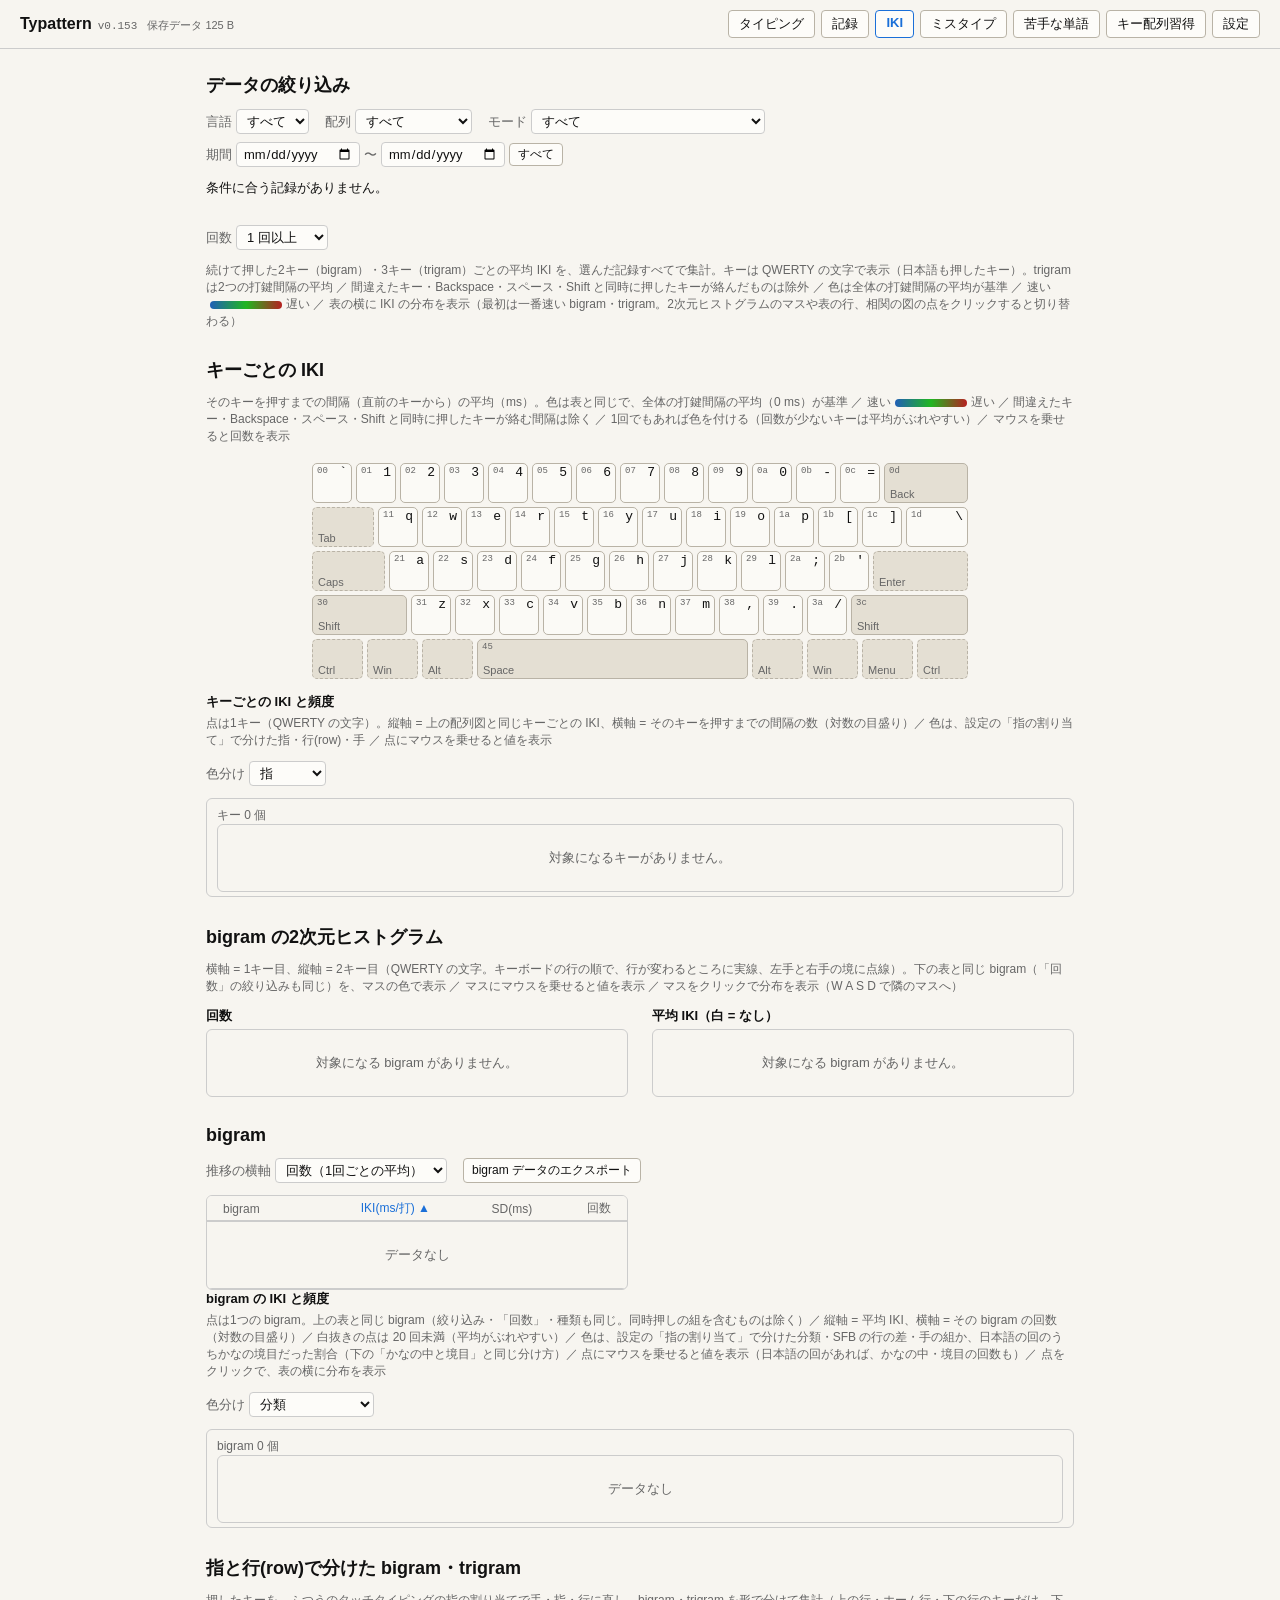
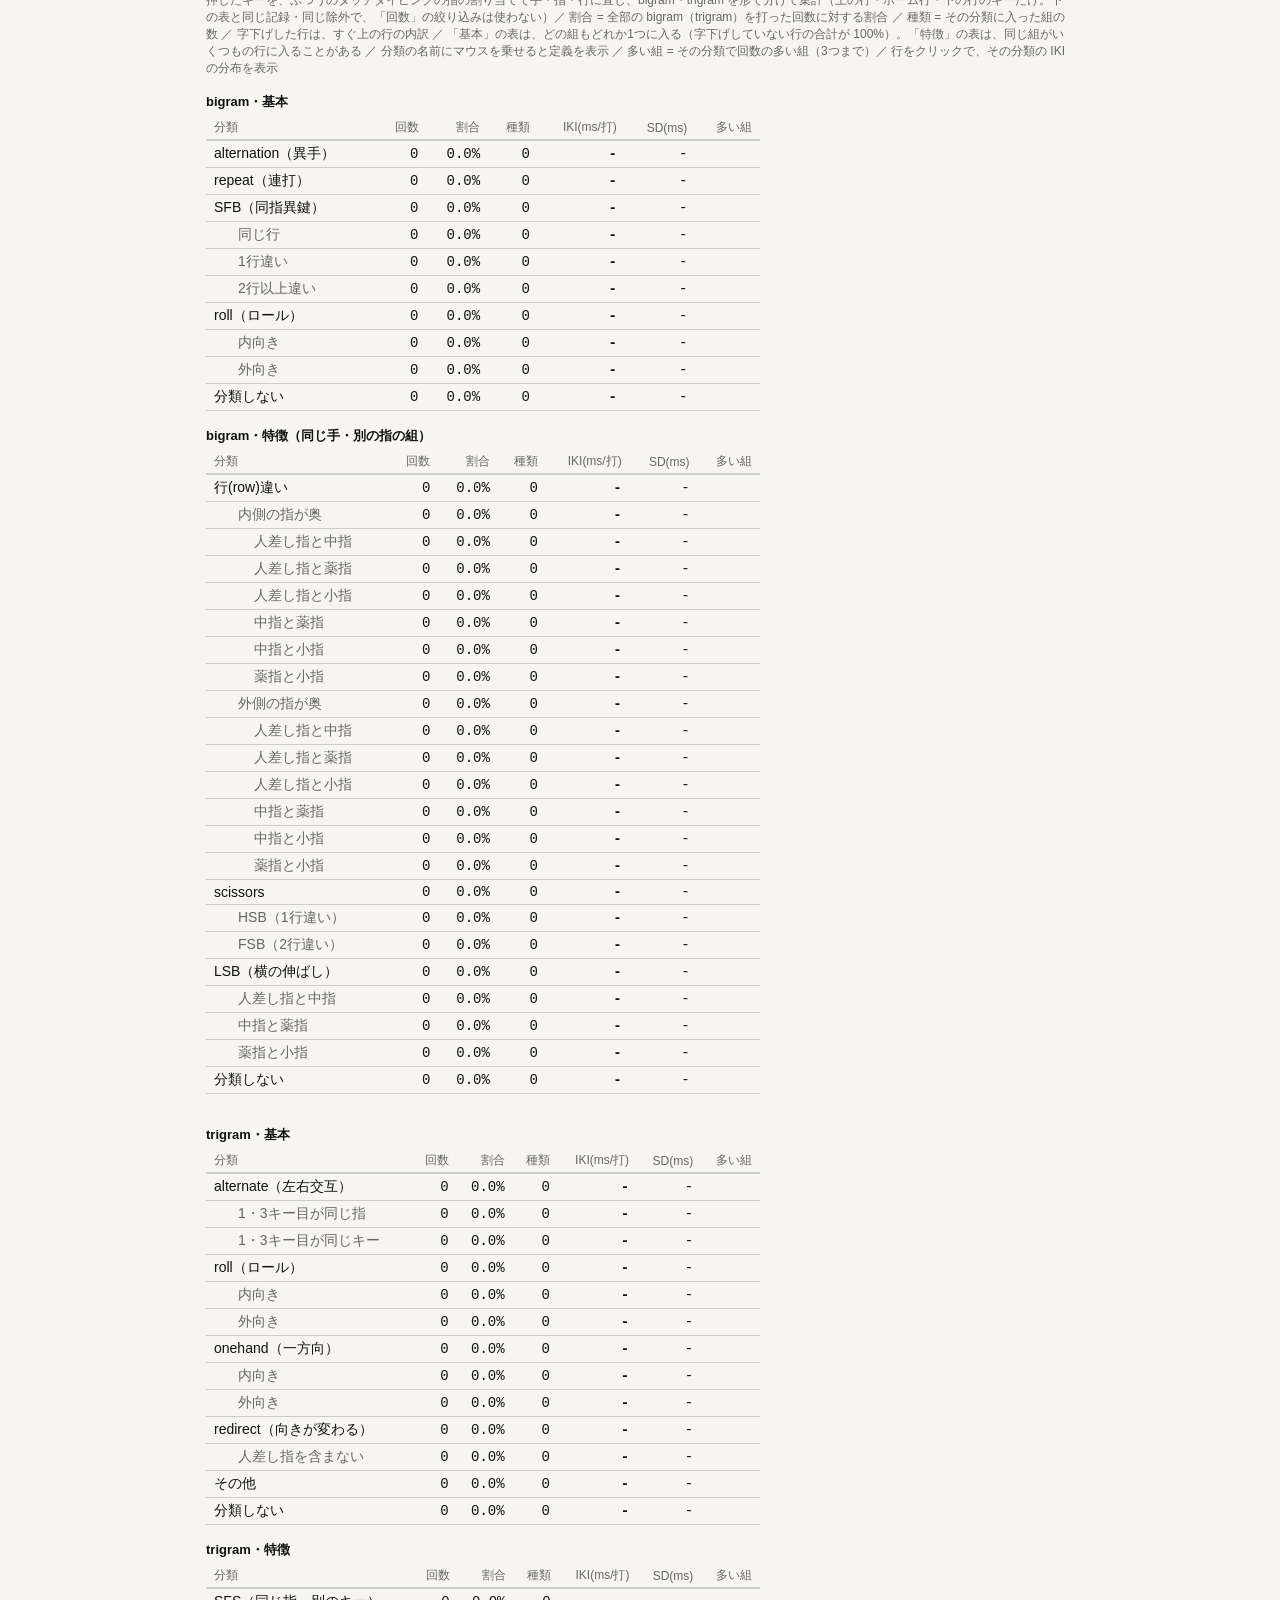
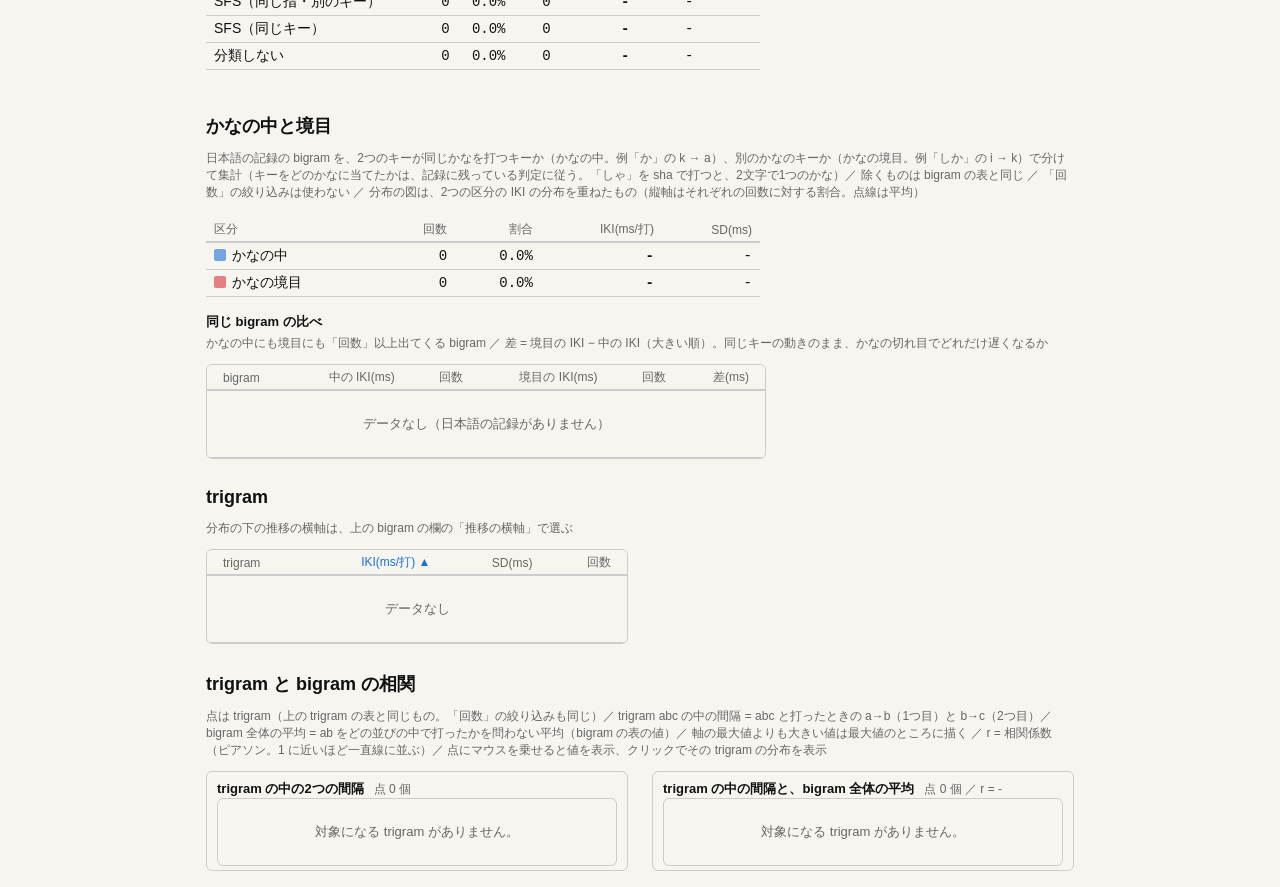
==== commit f6819b3b: "Rename the bigram and trigram alternation classes Co-Authored-By: Claude Opus 5.5 <noreply@anthropic" ====
--- a/analysis_iki.html
+++ b/analysis_iki.html
@@ -7,7 +7,7 @@
   <link rel="icon" href="images/favicon.svg" type="image/svg+xml">
   <link rel="icon" href="images/favicon-32.png" type="image/png" sizes="32x32">
   <link rel="apple-touch-icon" href="images/apple-touch-icon.png">
-  <link rel="stylesheet" href="style.css?v=152">
+  <link rel="stylesheet" href="style.css?v=153">
 </head>
 <body>
   <!-- 全ページ共通の一番上：左にロゴ（とバージョン）、右にページへのリンク -->
@@ -230,20 +230,20 @@
     </section>
   </main>
 
-  <script src="js/store.js?v=152"></script>
-  <script src="js/keys.js?v=152"></script>
-  <script src="js/settings.js?v=152"></script>
-  <script src="js/page-footer.js?v=152"></script>
-  <script src="js/rhythm.js?v=152"></script>
-  <script src="js/keyboard-shapes.js?v=152"></script>
-  <script src="js/kana-layout.js?v=152"></script>
-  <script src="js/key-map.js?v=152"></script>
-  <script src="js/point-trend.js?v=152"></script>
-  <script src="js/ngram.js?v=152"></script>
-  <script src="js/finger-map.js?v=152"></script>
-  <script src="js/key-scatter.js?v=152"></script>
-  <script src="js/iki-measurement.js?v=152"></script>
-  <script src="js/filters.js?v=152"></script>
-  <script src="js/ngram-page.js?v=152"></script>
+  <script src="js/store.js?v=153"></script>
+  <script src="js/keys.js?v=153"></script>
+  <script src="js/settings.js?v=153"></script>
+  <script src="js/page-footer.js?v=153"></script>
+  <script src="js/rhythm.js?v=153"></script>
+  <script src="js/keyboard-shapes.js?v=153"></script>
+  <script src="js/kana-layout.js?v=153"></script>
+  <script src="js/key-map.js?v=153"></script>
+  <script src="js/point-trend.js?v=153"></script>
+  <script src="js/ngram.js?v=153"></script>
+  <script src="js/finger-map.js?v=153"></script>
+  <script src="js/key-scatter.js?v=153"></script>
+  <script src="js/iki-measurement.js?v=153"></script>
+  <script src="js/filters.js?v=153"></script>
+  <script src="js/ngram-page.js?v=153"></script>
 </body>
 </html>
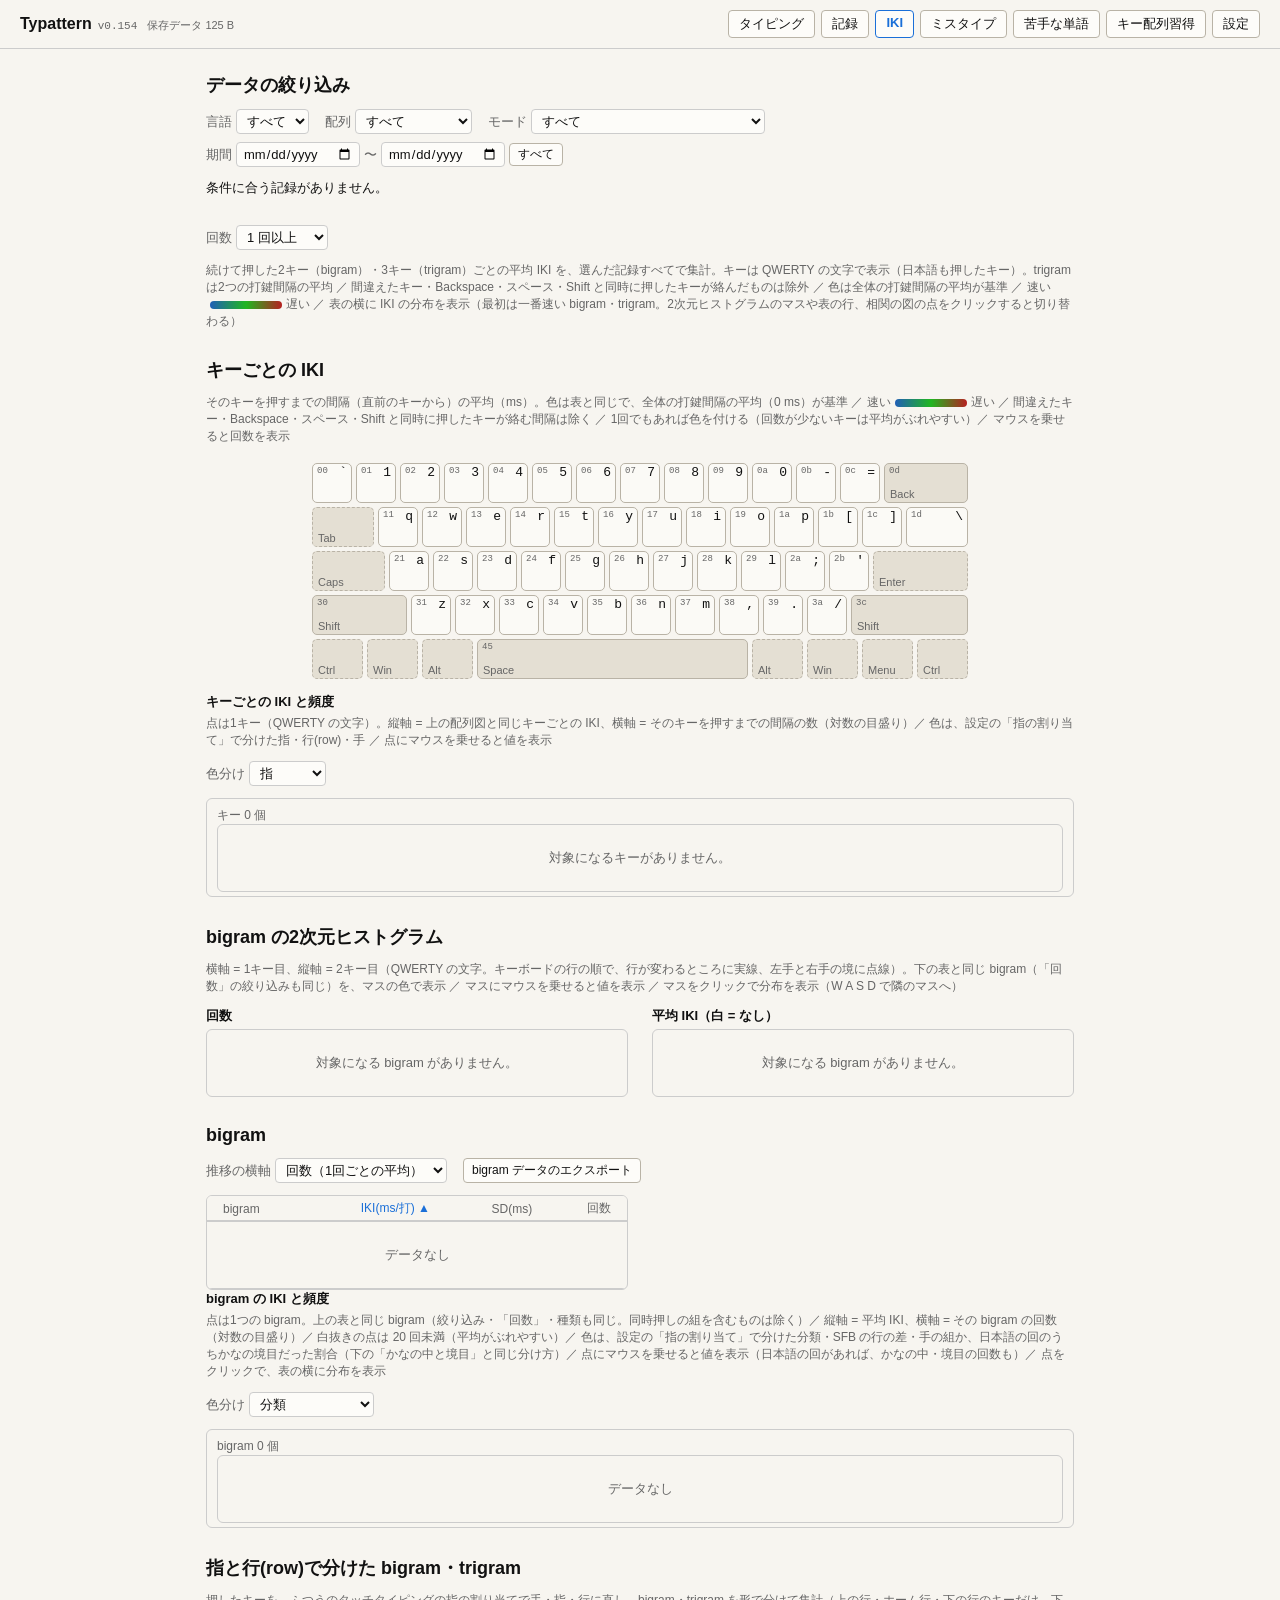
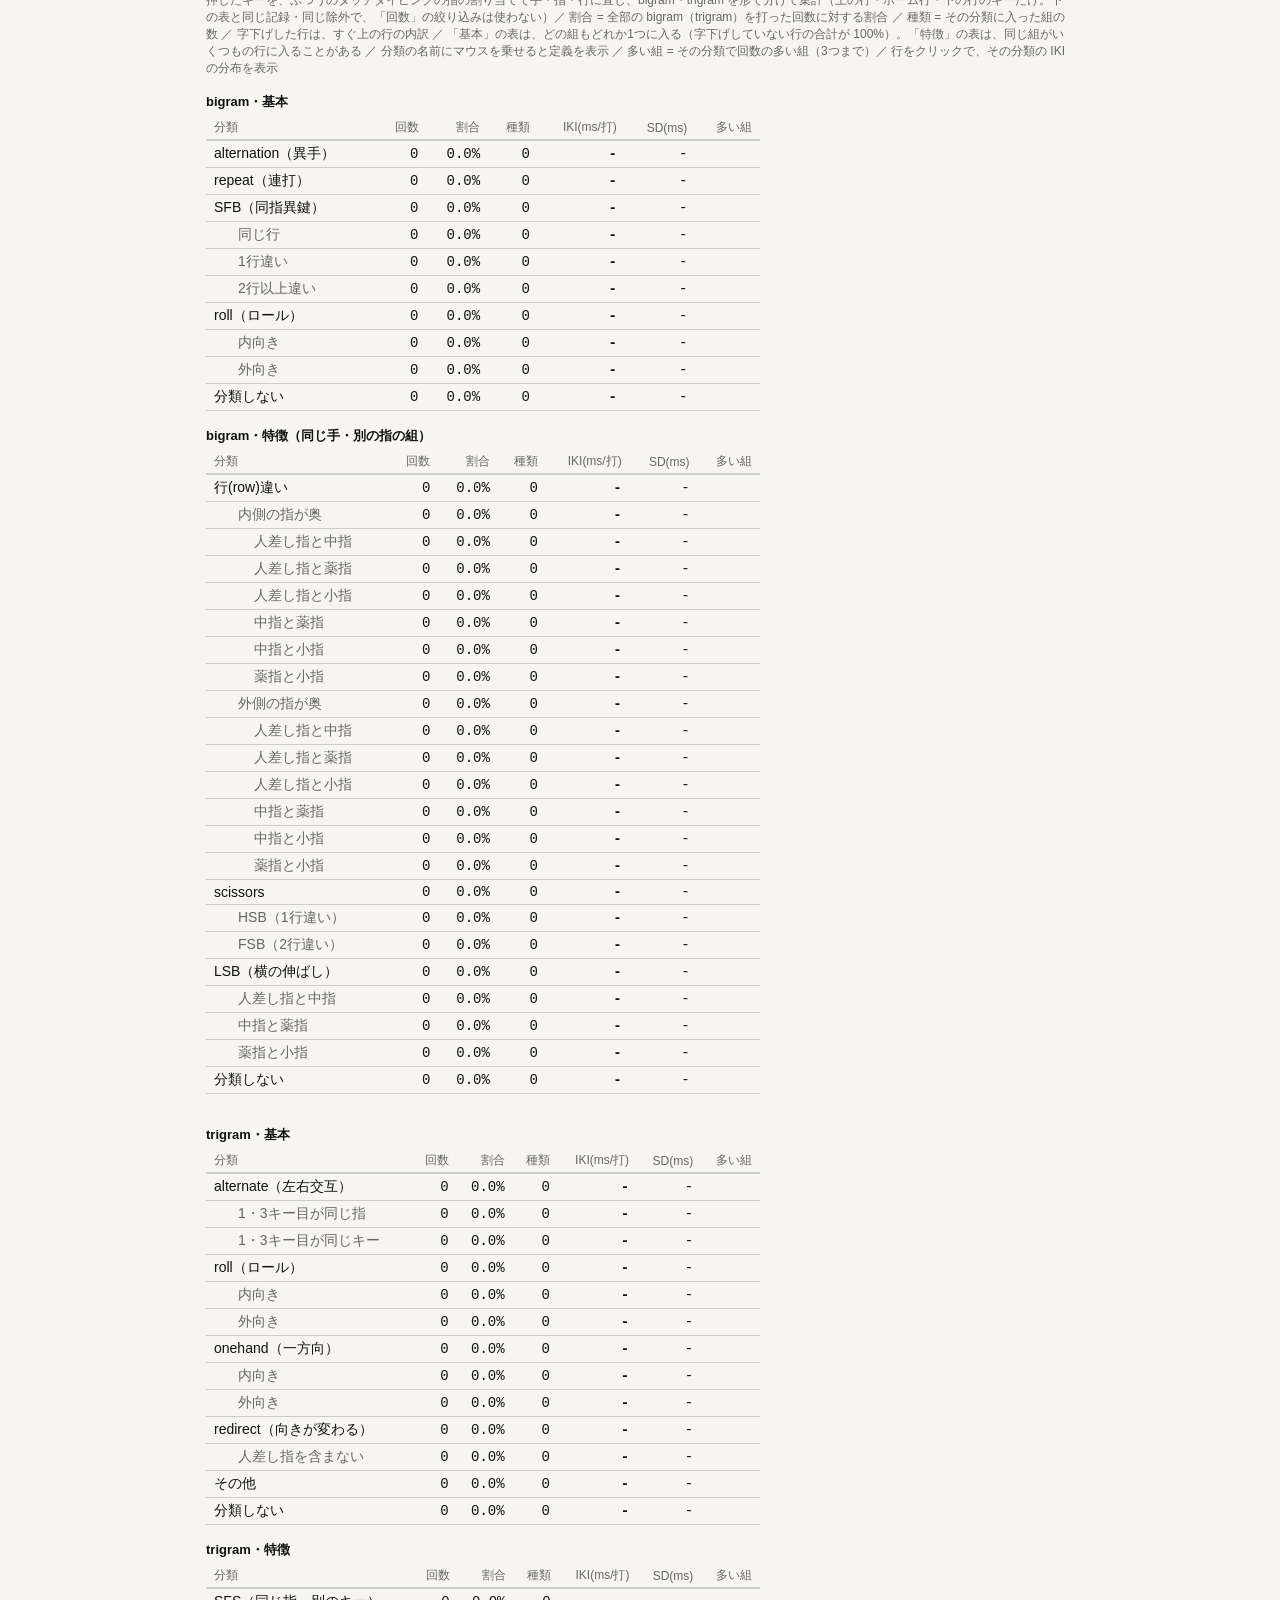
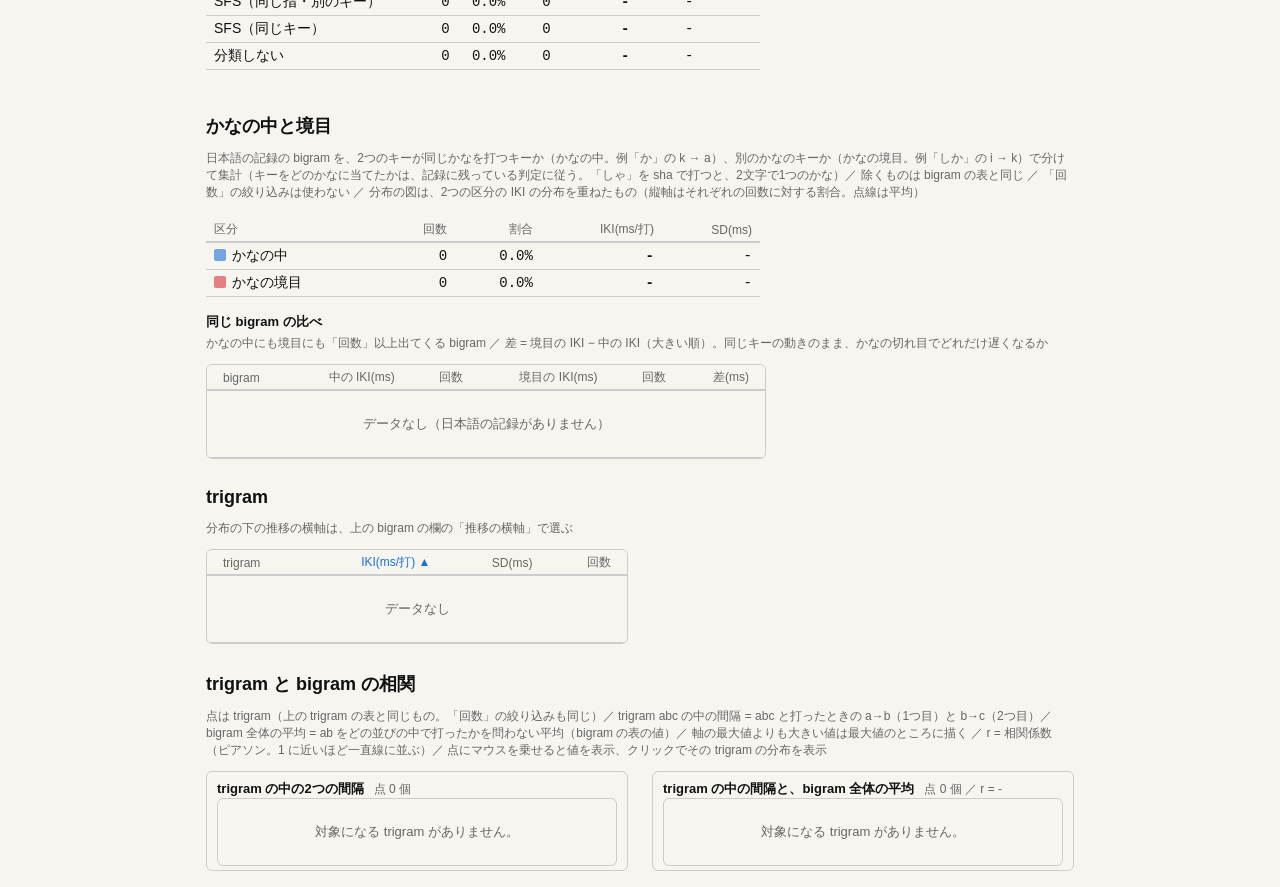
==== commit a0dd1f41: "Carry learned assignments over to a new key layout Co-Authored-By: Claude Opus 5.5 <noreply@anthropi" ====
--- a/analysis_iki.html
+++ b/analysis_iki.html
@@ -7,7 +7,7 @@
   <link rel="icon" href="images/favicon.svg" type="image/svg+xml">
   <link rel="icon" href="images/favicon-32.png" type="image/png" sizes="32x32">
   <link rel="apple-touch-icon" href="images/apple-touch-icon.png">
-  <link rel="stylesheet" href="style.css?v=153">
+  <link rel="stylesheet" href="style.css?v=154">
 </head>
 <body>
   <!-- 全ページ共通の一番上：左にロゴ（とバージョン）、右にページへのリンク -->
@@ -230,20 +230,20 @@
     </section>
   </main>
 
-  <script src="js/store.js?v=153"></script>
-  <script src="js/keys.js?v=153"></script>
-  <script src="js/settings.js?v=153"></script>
-  <script src="js/page-footer.js?v=153"></script>
-  <script src="js/rhythm.js?v=153"></script>
-  <script src="js/keyboard-shapes.js?v=153"></script>
-  <script src="js/kana-layout.js?v=153"></script>
-  <script src="js/key-map.js?v=153"></script>
-  <script src="js/point-trend.js?v=153"></script>
-  <script src="js/ngram.js?v=153"></script>
-  <script src="js/finger-map.js?v=153"></script>
-  <script src="js/key-scatter.js?v=153"></script>
-  <script src="js/iki-measurement.js?v=153"></script>
-  <script src="js/filters.js?v=153"></script>
-  <script src="js/ngram-page.js?v=153"></script>
+  <script src="js/store.js?v=154"></script>
+  <script src="js/keys.js?v=154"></script>
+  <script src="js/settings.js?v=154"></script>
+  <script src="js/page-footer.js?v=154"></script>
+  <script src="js/rhythm.js?v=154"></script>
+  <script src="js/keyboard-shapes.js?v=154"></script>
+  <script src="js/kana-layout.js?v=154"></script>
+  <script src="js/key-map.js?v=154"></script>
+  <script src="js/point-trend.js?v=154"></script>
+  <script src="js/ngram.js?v=154"></script>
+  <script src="js/finger-map.js?v=154"></script>
+  <script src="js/key-scatter.js?v=154"></script>
+  <script src="js/iki-measurement.js?v=154"></script>
+  <script src="js/filters.js?v=154"></script>
+  <script src="js/ngram-page.js?v=154"></script>
 </body>
 </html>
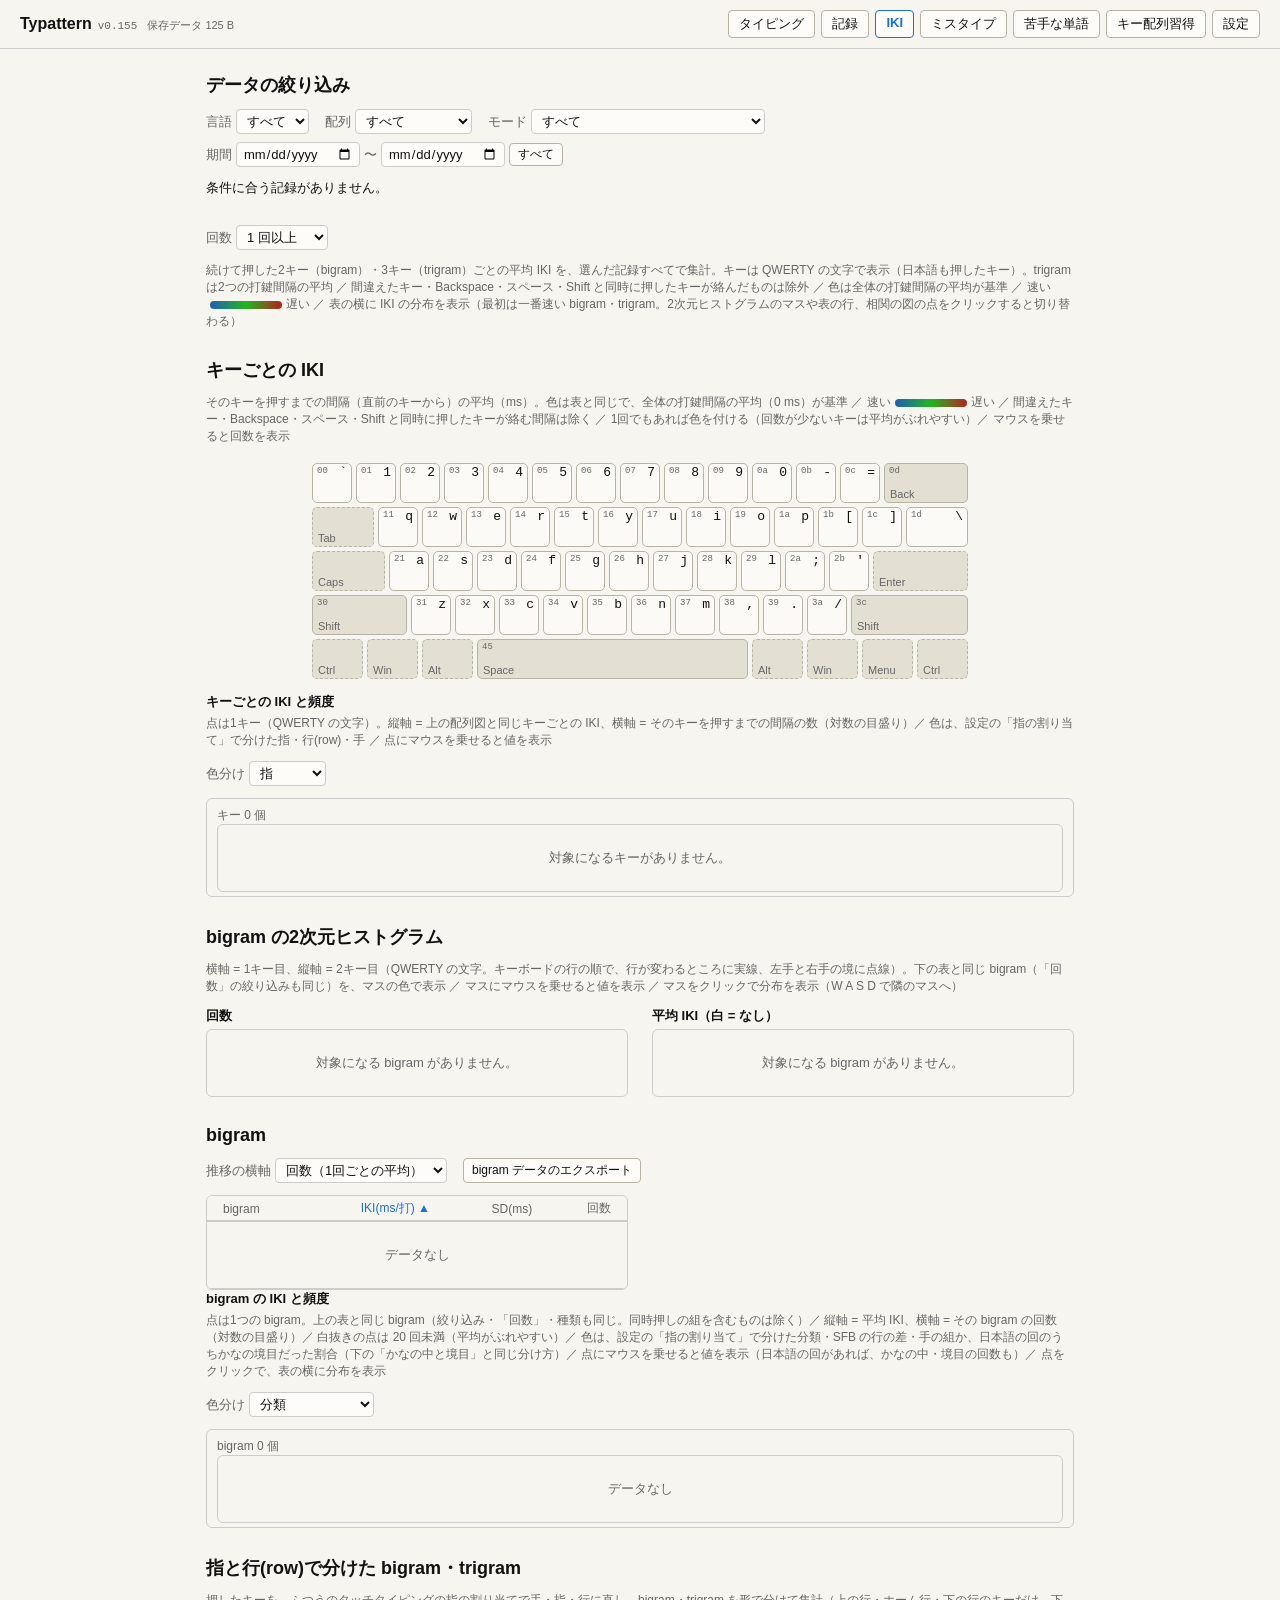
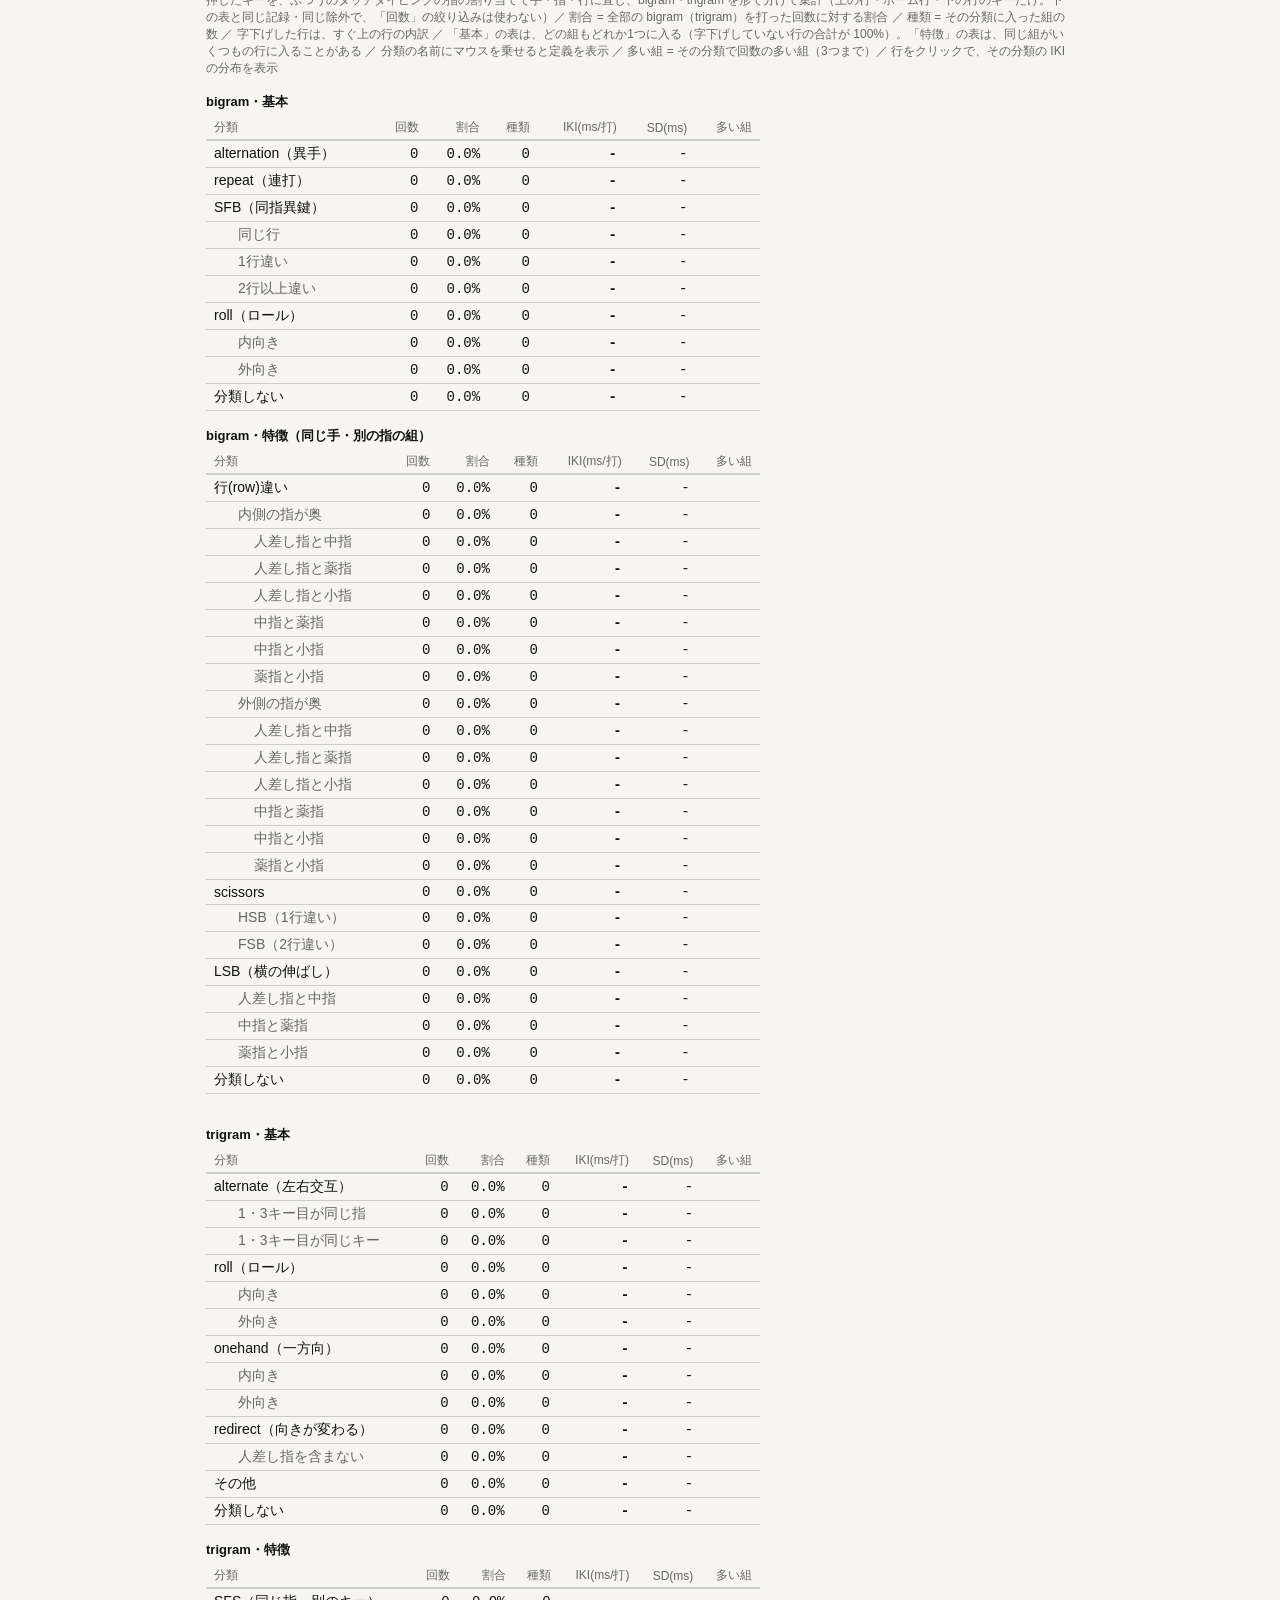
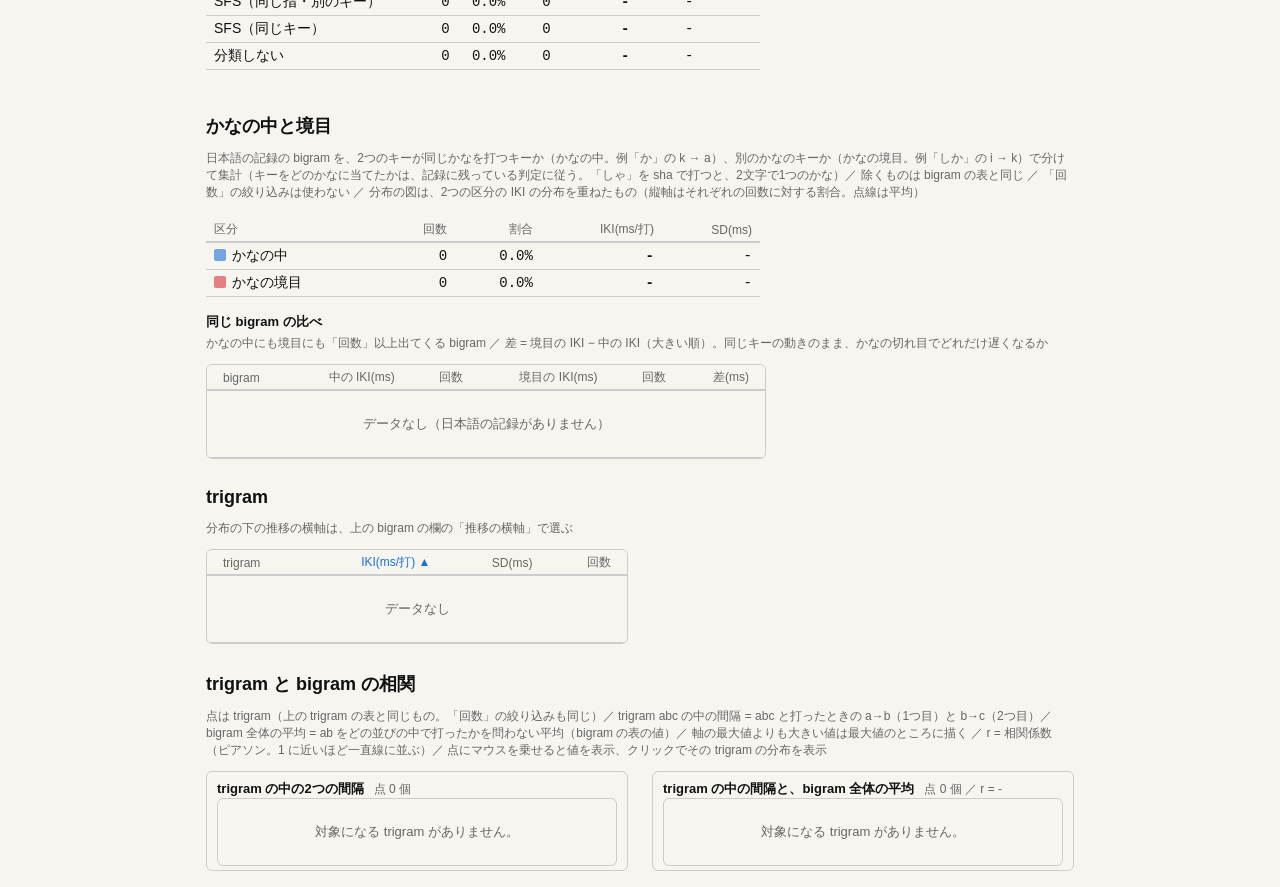
==== commit dc60d2e4: "Group key layout versions in the level table Co-Authored-By: Claude Opus 5.5 <noreply@anthropic.com>" ====
--- a/analysis_iki.html
+++ b/analysis_iki.html
@@ -7,7 +7,7 @@
   <link rel="icon" href="images/favicon.svg" type="image/svg+xml">
   <link rel="icon" href="images/favicon-32.png" type="image/png" sizes="32x32">
   <link rel="apple-touch-icon" href="images/apple-touch-icon.png">
-  <link rel="stylesheet" href="style.css?v=154">
+  <link rel="stylesheet" href="style.css?v=155">
 </head>
 <body>
   <!-- 全ページ共通の一番上：左にロゴ（とバージョン）、右にページへのリンク -->
@@ -230,20 +230,20 @@
     </section>
   </main>
 
-  <script src="js/store.js?v=154"></script>
-  <script src="js/keys.js?v=154"></script>
-  <script src="js/settings.js?v=154"></script>
-  <script src="js/page-footer.js?v=154"></script>
-  <script src="js/rhythm.js?v=154"></script>
-  <script src="js/keyboard-shapes.js?v=154"></script>
-  <script src="js/kana-layout.js?v=154"></script>
-  <script src="js/key-map.js?v=154"></script>
-  <script src="js/point-trend.js?v=154"></script>
-  <script src="js/ngram.js?v=154"></script>
-  <script src="js/finger-map.js?v=154"></script>
-  <script src="js/key-scatter.js?v=154"></script>
-  <script src="js/iki-measurement.js?v=154"></script>
-  <script src="js/filters.js?v=154"></script>
-  <script src="js/ngram-page.js?v=154"></script>
+  <script src="js/store.js?v=155"></script>
+  <script src="js/keys.js?v=155"></script>
+  <script src="js/settings.js?v=155"></script>
+  <script src="js/page-footer.js?v=155"></script>
+  <script src="js/rhythm.js?v=155"></script>
+  <script src="js/keyboard-shapes.js?v=155"></script>
+  <script src="js/kana-layout.js?v=155"></script>
+  <script src="js/key-map.js?v=155"></script>
+  <script src="js/point-trend.js?v=155"></script>
+  <script src="js/ngram.js?v=155"></script>
+  <script src="js/finger-map.js?v=155"></script>
+  <script src="js/key-scatter.js?v=155"></script>
+  <script src="js/iki-measurement.js?v=155"></script>
+  <script src="js/filters.js?v=155"></script>
+  <script src="js/ngram-page.js?v=155"></script>
 </body>
 </html>
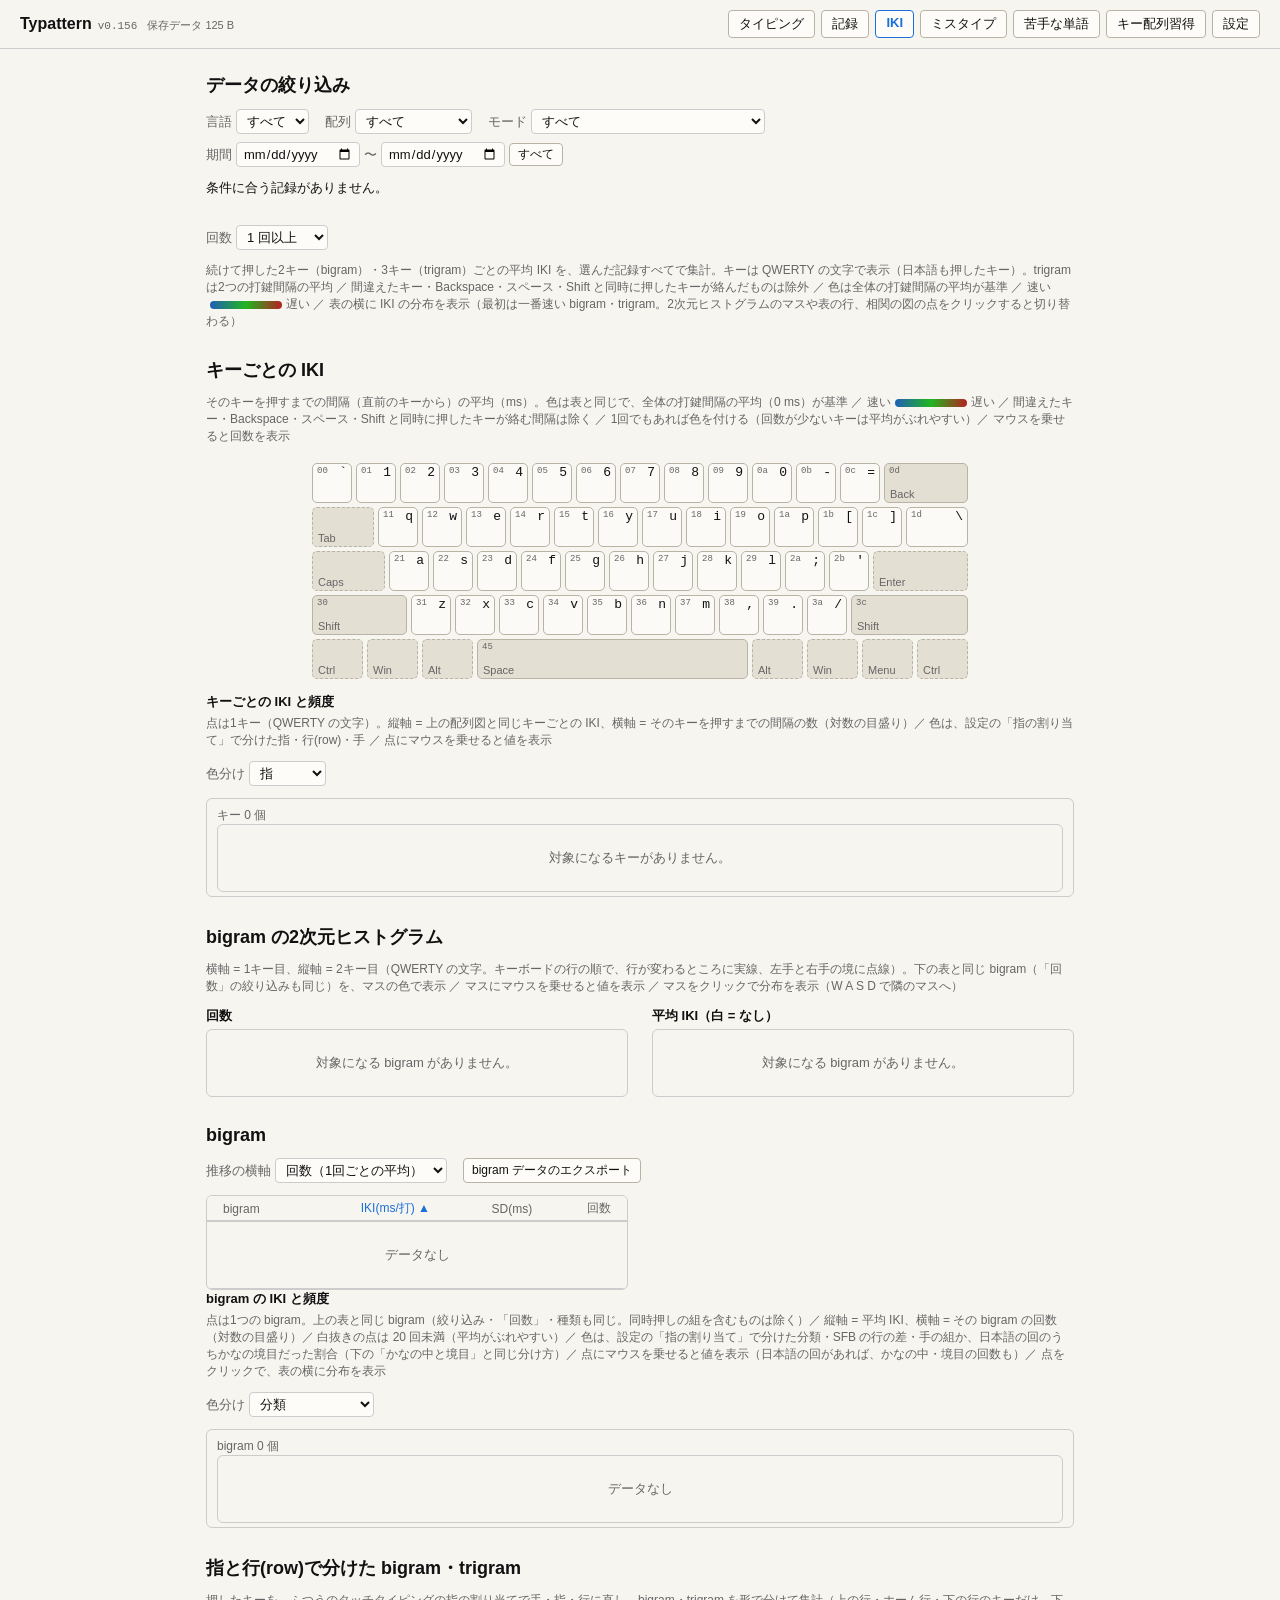
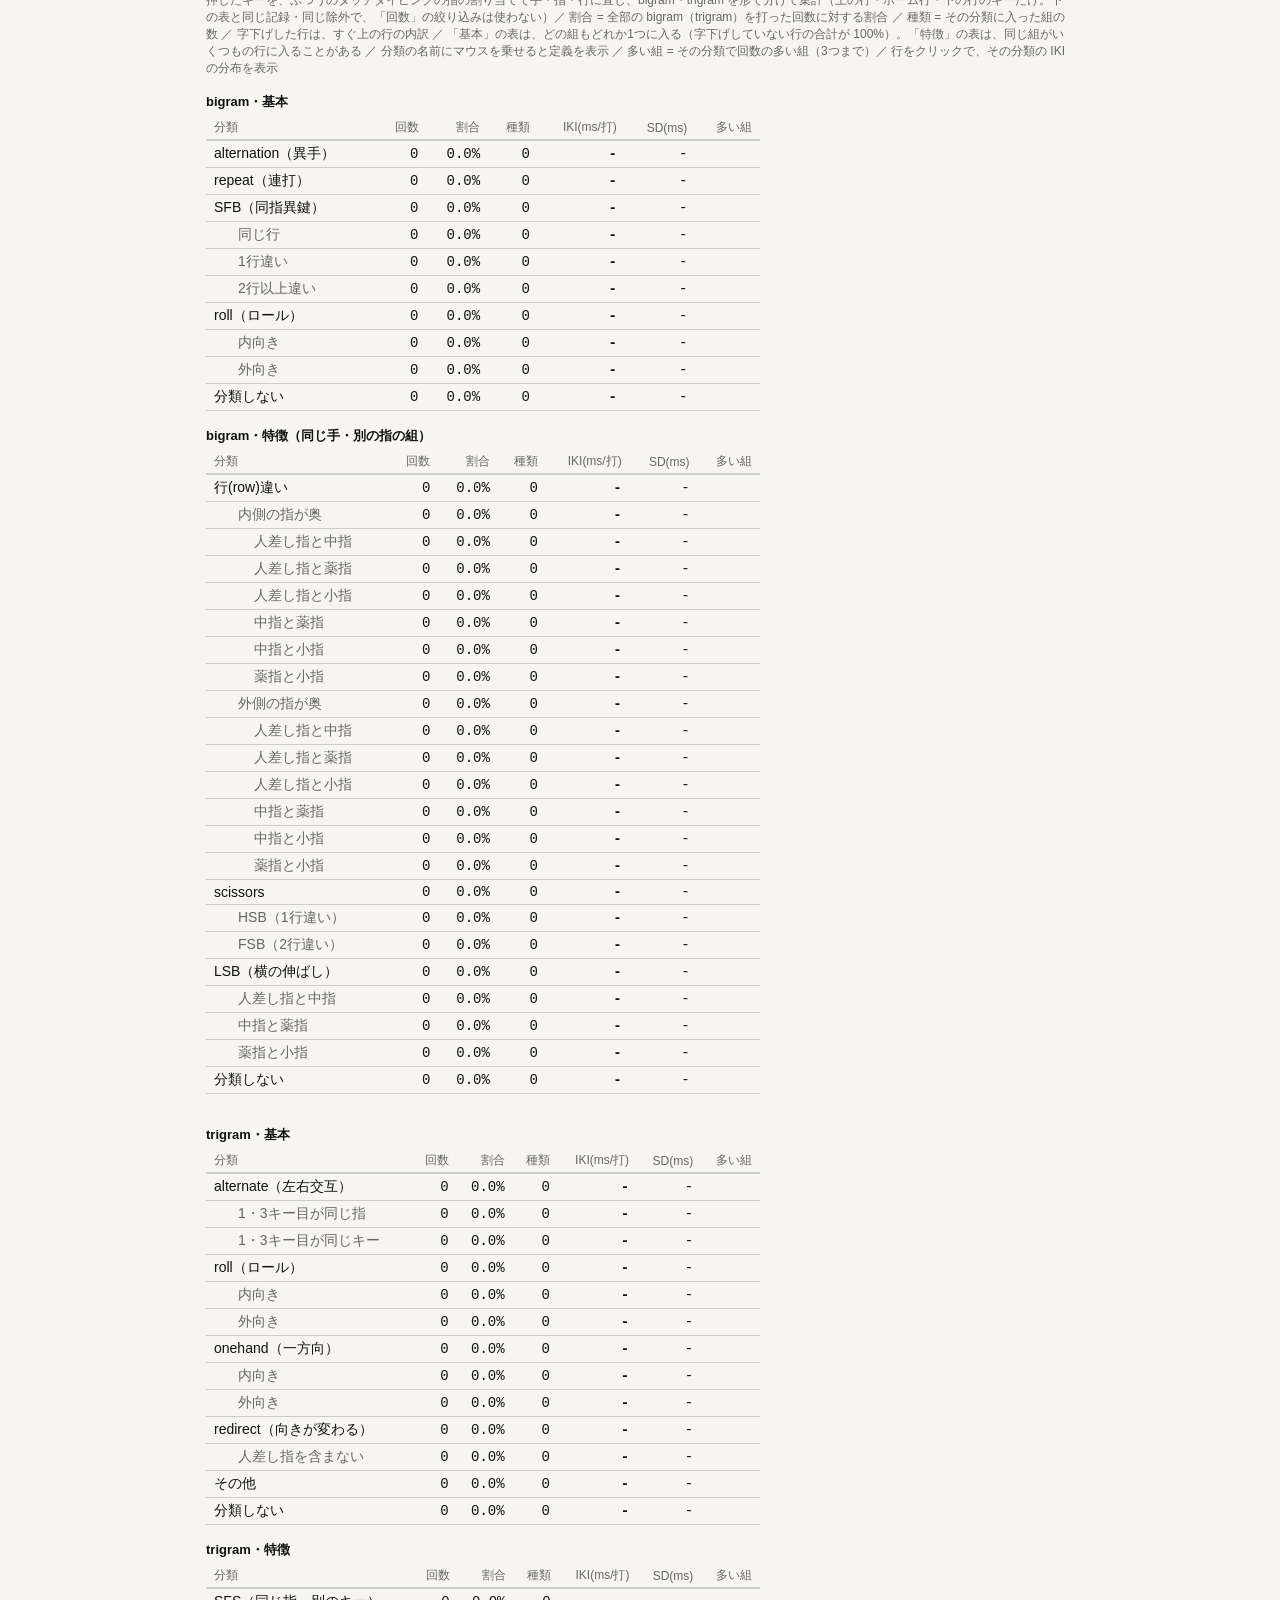
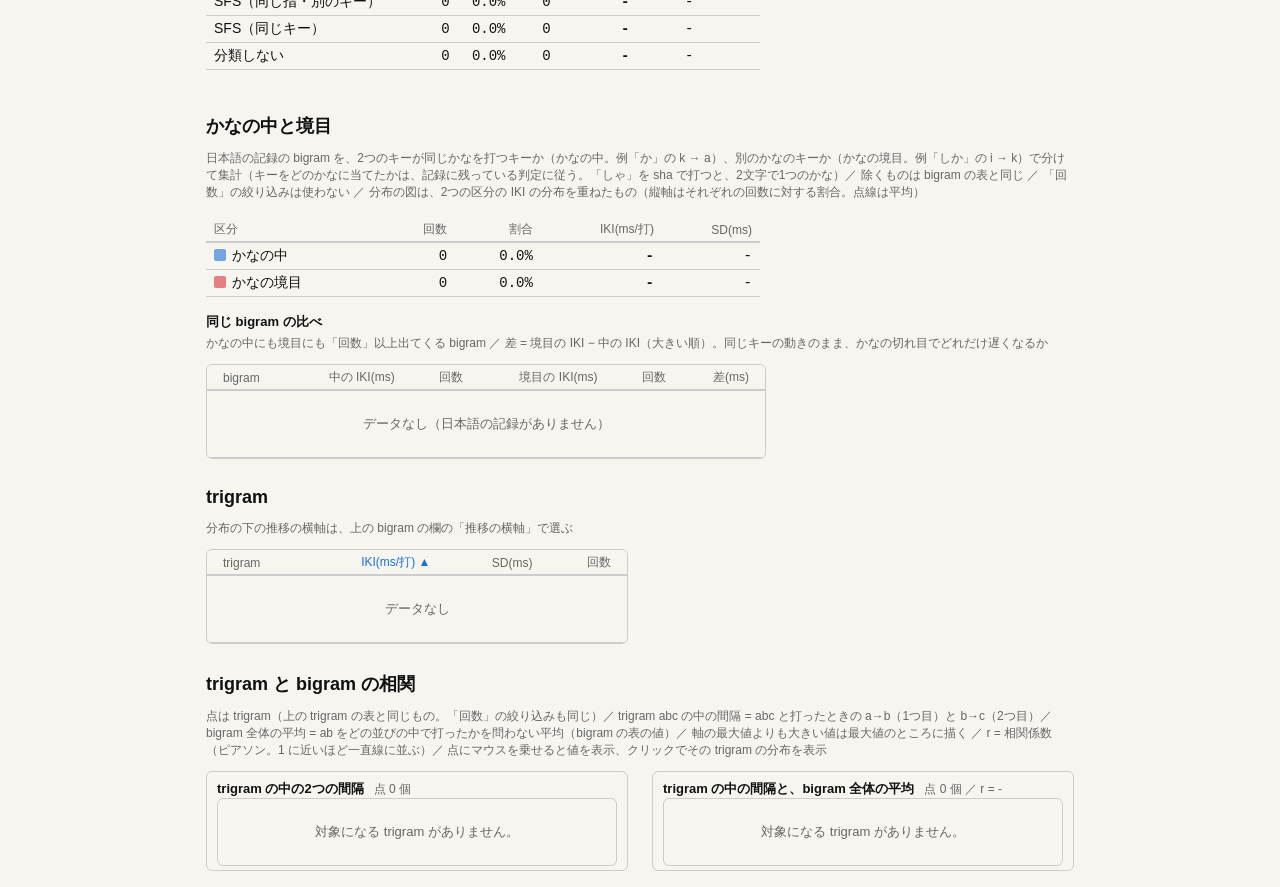
==== commit 74711315: "Merge key layout versions in the trend chart and sort layouts naturally Co-Authored-By: Claude Opus " ====
--- a/analysis_iki.html
+++ b/analysis_iki.html
@@ -7,7 +7,7 @@
   <link rel="icon" href="images/favicon.svg" type="image/svg+xml">
   <link rel="icon" href="images/favicon-32.png" type="image/png" sizes="32x32">
   <link rel="apple-touch-icon" href="images/apple-touch-icon.png">
-  <link rel="stylesheet" href="style.css?v=155">
+  <link rel="stylesheet" href="style.css?v=156">
 </head>
 <body>
   <!-- 全ページ共通の一番上：左にロゴ（とバージョン）、右にページへのリンク -->
@@ -230,20 +230,20 @@
     </section>
   </main>
 
-  <script src="js/store.js?v=155"></script>
-  <script src="js/keys.js?v=155"></script>
-  <script src="js/settings.js?v=155"></script>
-  <script src="js/page-footer.js?v=155"></script>
-  <script src="js/rhythm.js?v=155"></script>
-  <script src="js/keyboard-shapes.js?v=155"></script>
-  <script src="js/kana-layout.js?v=155"></script>
-  <script src="js/key-map.js?v=155"></script>
-  <script src="js/point-trend.js?v=155"></script>
-  <script src="js/ngram.js?v=155"></script>
-  <script src="js/finger-map.js?v=155"></script>
-  <script src="js/key-scatter.js?v=155"></script>
-  <script src="js/iki-measurement.js?v=155"></script>
-  <script src="js/filters.js?v=155"></script>
-  <script src="js/ngram-page.js?v=155"></script>
+  <script src="js/store.js?v=156"></script>
+  <script src="js/keys.js?v=156"></script>
+  <script src="js/settings.js?v=156"></script>
+  <script src="js/page-footer.js?v=156"></script>
+  <script src="js/rhythm.js?v=156"></script>
+  <script src="js/keyboard-shapes.js?v=156"></script>
+  <script src="js/kana-layout.js?v=156"></script>
+  <script src="js/key-map.js?v=156"></script>
+  <script src="js/point-trend.js?v=156"></script>
+  <script src="js/ngram.js?v=156"></script>
+  <script src="js/finger-map.js?v=156"></script>
+  <script src="js/key-scatter.js?v=156"></script>
+  <script src="js/iki-measurement.js?v=156"></script>
+  <script src="js/filters.js?v=156"></script>
+  <script src="js/ngram-page.js?v=156"></script>
 </body>
 </html>
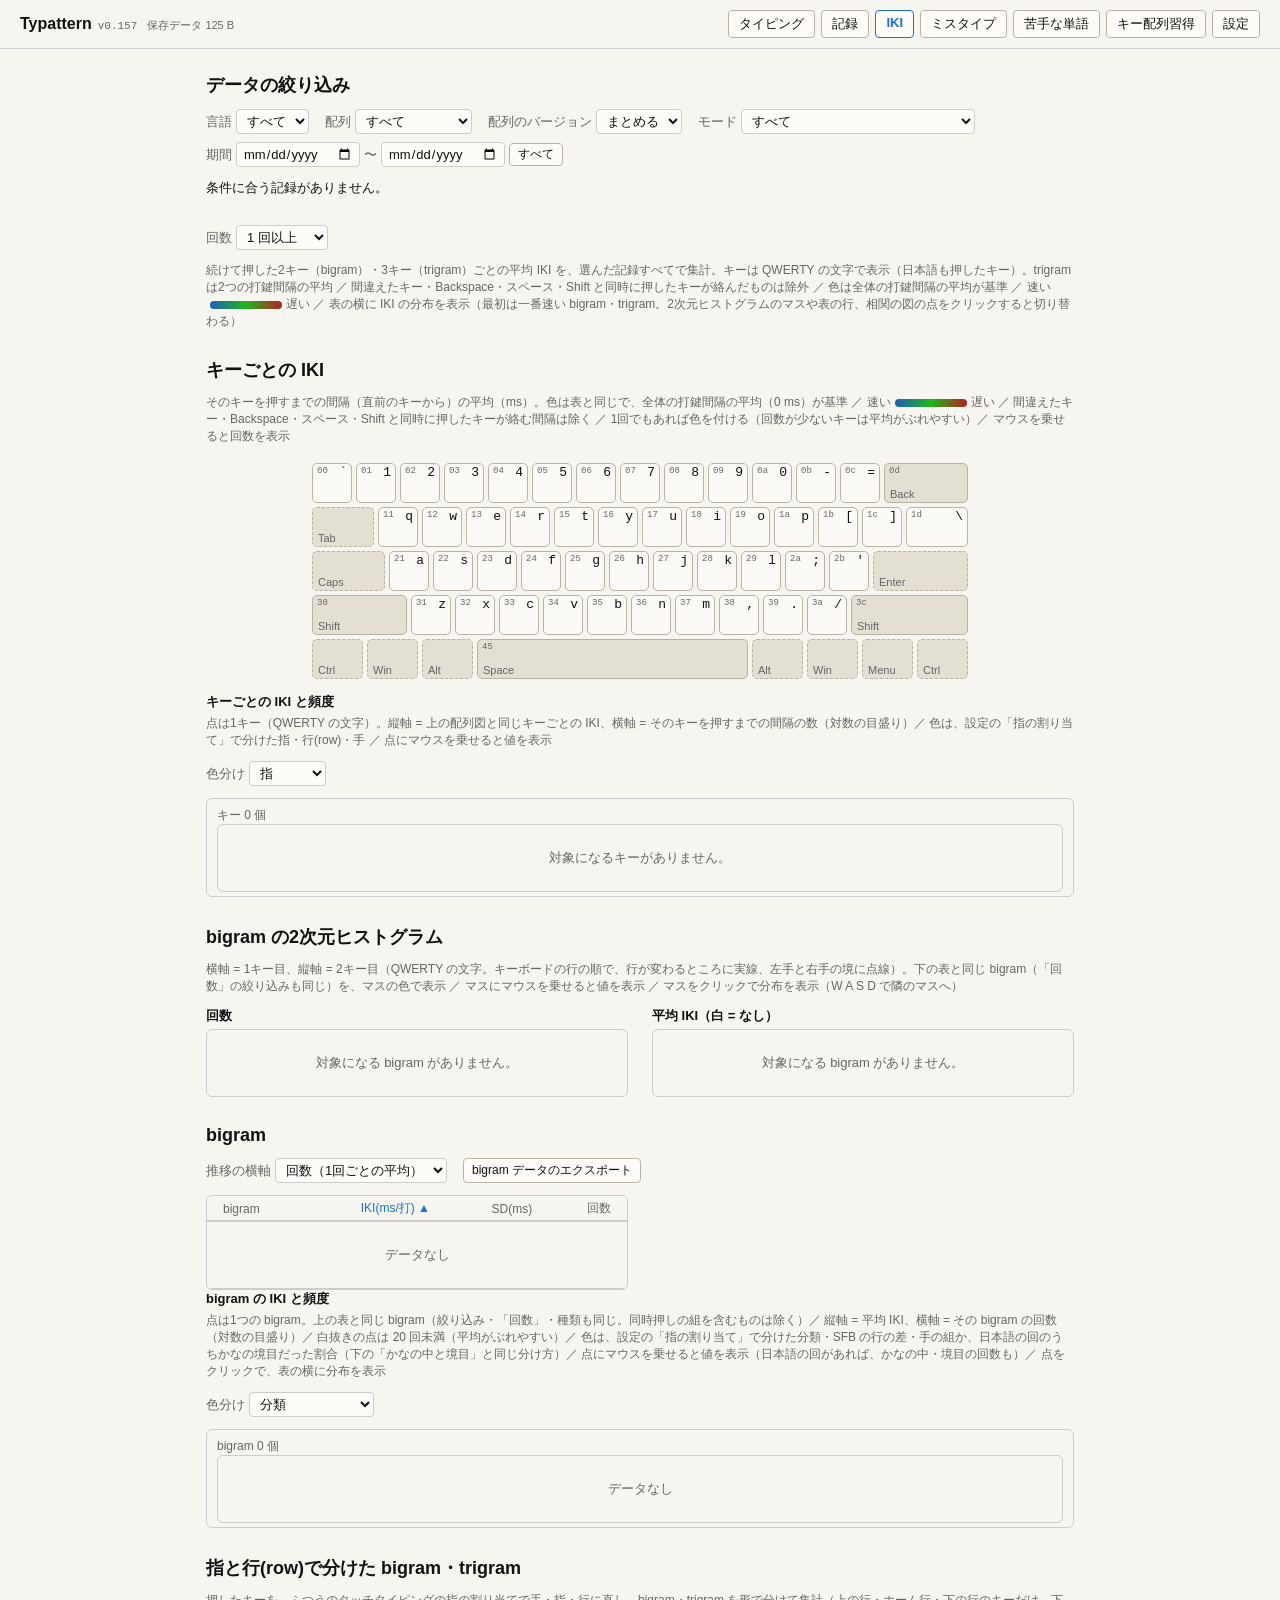
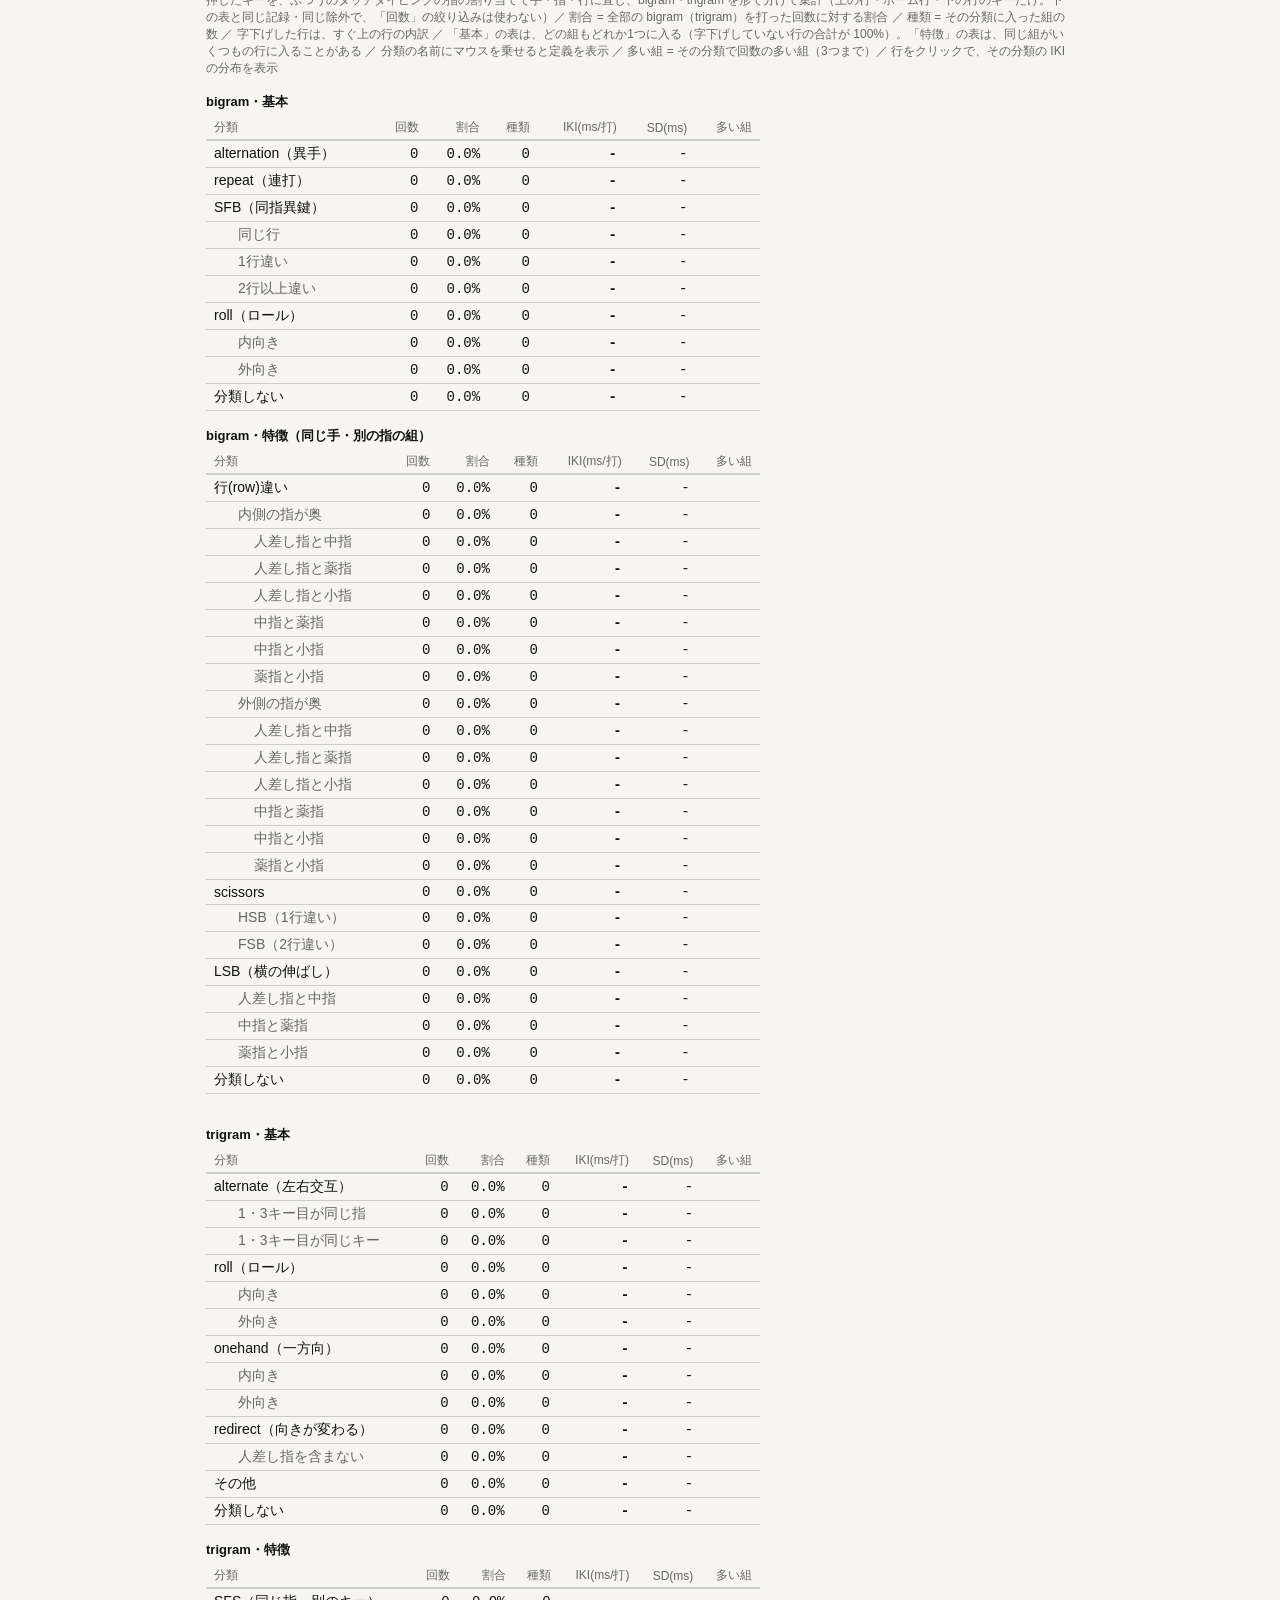
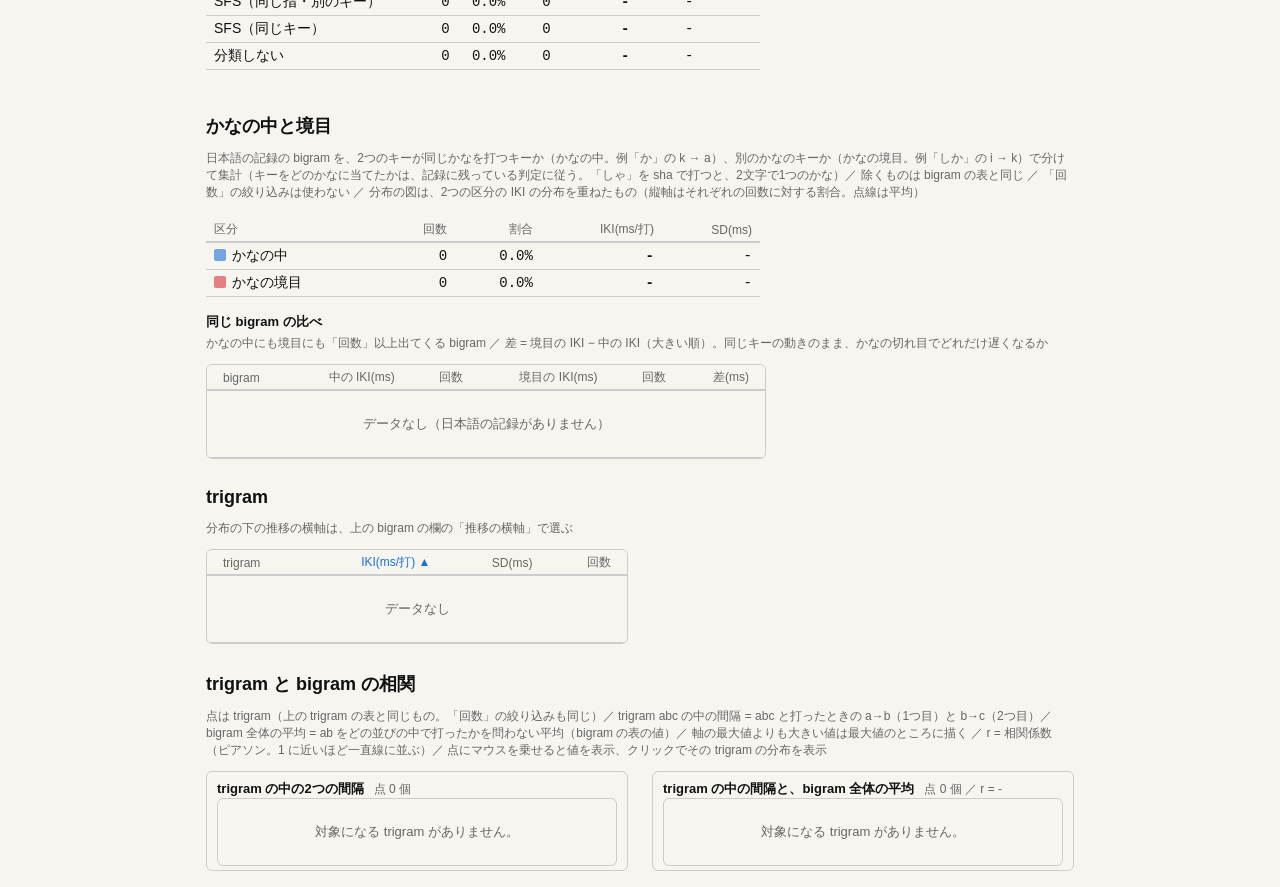
==== commit c03b5e16: "Merge key layout versions in the IKI page filter Co-Authored-By: Claude Opus 5.5 <noreply@anthropic." ====
--- a/analysis_iki.html
+++ b/analysis_iki.html
@@ -7,7 +7,7 @@
   <link rel="icon" href="images/favicon.svg" type="image/svg+xml">
   <link rel="icon" href="images/favicon-32.png" type="image/png" sizes="32x32">
   <link rel="apple-touch-icon" href="images/apple-touch-icon.png">
-  <link rel="stylesheet" href="style.css?v=156">
+  <link rel="stylesheet" href="style.css?v=157">
 </head>
 <body>
   <!-- 全ページ共通の一番上：左にロゴ（とバージョン）、右にページへのリンク -->
@@ -44,6 +44,12 @@
           <option value="qwerty">QWERTY配列</option>
         </select>
       </label>
+      <label class="filter">配列のバージョン
+        <select id="f-versions" class="layout-select" title="「配列」で選んだ配列の、マイナーバージョン違い（「○○v0.2」「○○v0.10」など）の記録もまとめるか">
+          <option value="merge">まとめる</option>
+          <option value="split">分ける</option>
+        </select>
+      </label>
       <label class="filter">モード
         <select id="f-mode" class="layout-select">
           <option value="">すべて</option>
@@ -65,6 +71,7 @@
       </span>
     </div>
     <p id="stats-summary" class="stats-summary">読み込み中…</p>
+    <p id="versions-note" class="stats-summary" hidden></p>
 
     <!-- 並び：絞り込み → 回数・集計・説明 → キーごとの IKI（配列図と、頻度との散布図）→ bigram の2次元ヒストグラム → bigram（表と分布）→ 指と行(row)で分けた bigram・trigram → trigram（表と分布）→ trigram と bigram の相関 -->
     <section class="stats-section">
@@ -230,20 +237,20 @@
     </section>
   </main>
 
-  <script src="js/store.js?v=156"></script>
-  <script src="js/keys.js?v=156"></script>
-  <script src="js/settings.js?v=156"></script>
-  <script src="js/page-footer.js?v=156"></script>
-  <script src="js/rhythm.js?v=156"></script>
-  <script src="js/keyboard-shapes.js?v=156"></script>
-  <script src="js/kana-layout.js?v=156"></script>
-  <script src="js/key-map.js?v=156"></script>
-  <script src="js/point-trend.js?v=156"></script>
-  <script src="js/ngram.js?v=156"></script>
-  <script src="js/finger-map.js?v=156"></script>
-  <script src="js/key-scatter.js?v=156"></script>
-  <script src="js/iki-measurement.js?v=156"></script>
-  <script src="js/filters.js?v=156"></script>
-  <script src="js/ngram-page.js?v=156"></script>
+  <script src="js/store.js?v=157"></script>
+  <script src="js/keys.js?v=157"></script>
+  <script src="js/settings.js?v=157"></script>
+  <script src="js/page-footer.js?v=157"></script>
+  <script src="js/rhythm.js?v=157"></script>
+  <script src="js/keyboard-shapes.js?v=157"></script>
+  <script src="js/kana-layout.js?v=157"></script>
+  <script src="js/key-map.js?v=157"></script>
+  <script src="js/point-trend.js?v=157"></script>
+  <script src="js/ngram.js?v=157"></script>
+  <script src="js/finger-map.js?v=157"></script>
+  <script src="js/key-scatter.js?v=157"></script>
+  <script src="js/iki-measurement.js?v=157"></script>
+  <script src="js/filters.js?v=157"></script>
+  <script src="js/ngram-page.js?v=157"></script>
 </body>
 </html>
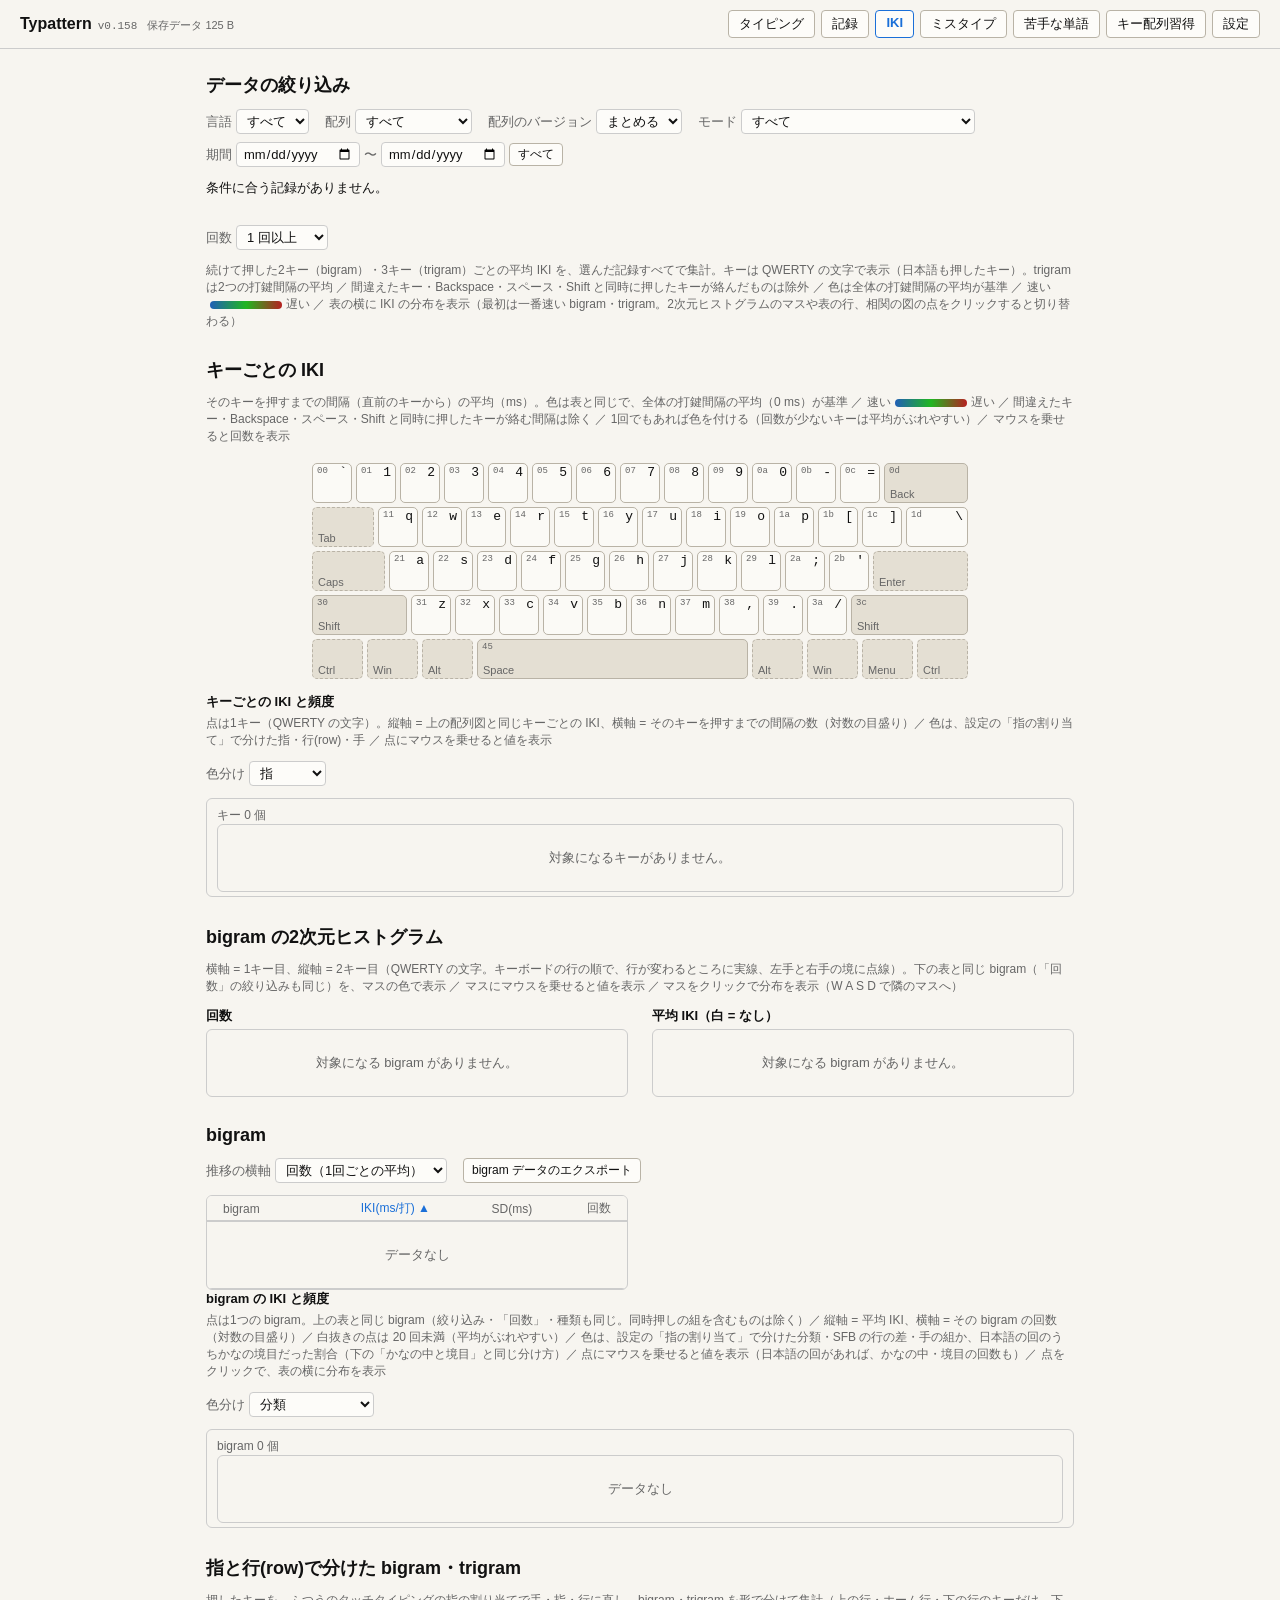
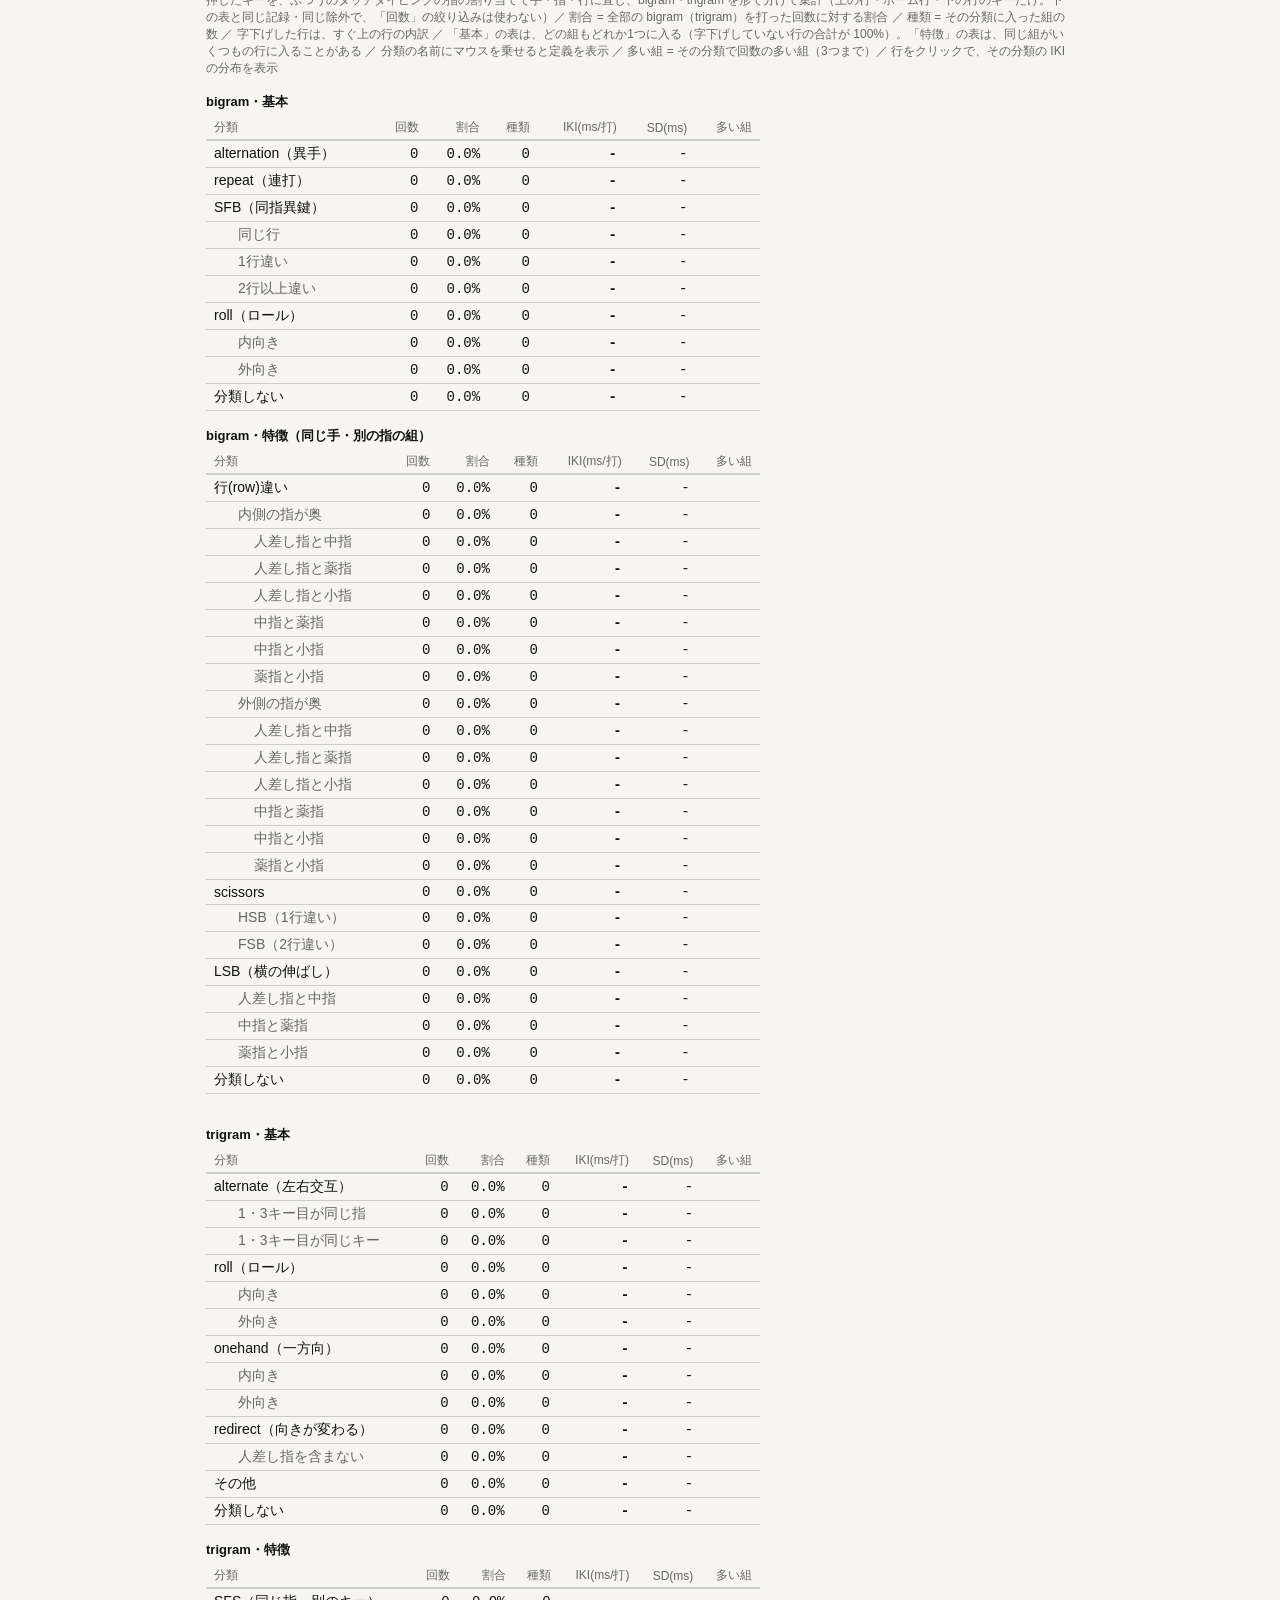
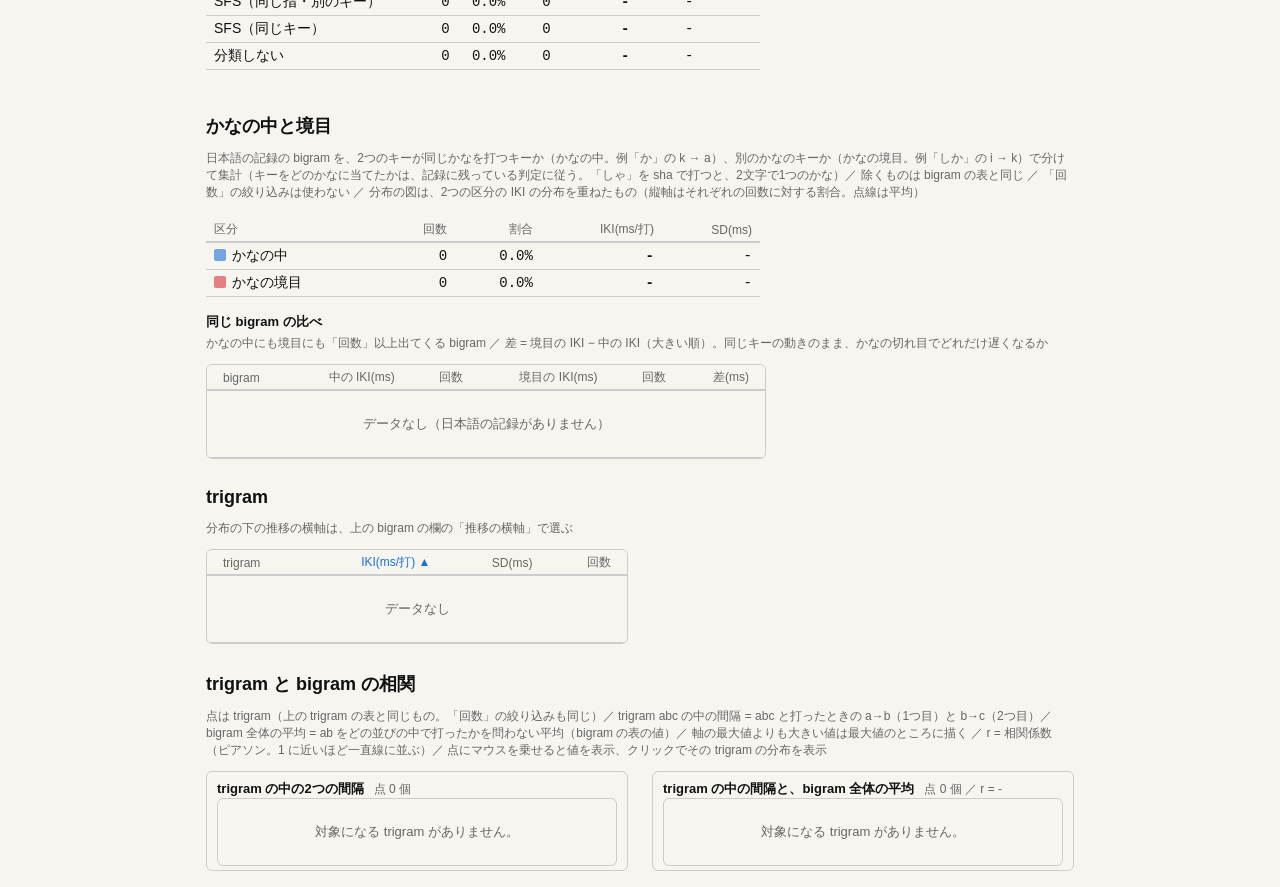
==== commit 2f402bfa: "Toggle level-up marks in the trend chart Co-Authored-By: Claude Opus 5.5 <noreply@anthropic.com>" ====
--- a/analysis_iki.html
+++ b/analysis_iki.html
@@ -7,7 +7,7 @@
   <link rel="icon" href="images/favicon.svg" type="image/svg+xml">
   <link rel="icon" href="images/favicon-32.png" type="image/png" sizes="32x32">
   <link rel="apple-touch-icon" href="images/apple-touch-icon.png">
-  <link rel="stylesheet" href="style.css?v=157">
+  <link rel="stylesheet" href="style.css?v=158">
 </head>
 <body>
   <!-- 全ページ共通の一番上：左にロゴ（とバージョン）、右にページへのリンク -->
@@ -237,20 +237,20 @@
     </section>
   </main>
 
-  <script src="js/store.js?v=157"></script>
-  <script src="js/keys.js?v=157"></script>
-  <script src="js/settings.js?v=157"></script>
-  <script src="js/page-footer.js?v=157"></script>
-  <script src="js/rhythm.js?v=157"></script>
-  <script src="js/keyboard-shapes.js?v=157"></script>
-  <script src="js/kana-layout.js?v=157"></script>
-  <script src="js/key-map.js?v=157"></script>
-  <script src="js/point-trend.js?v=157"></script>
-  <script src="js/ngram.js?v=157"></script>
-  <script src="js/finger-map.js?v=157"></script>
-  <script src="js/key-scatter.js?v=157"></script>
-  <script src="js/iki-measurement.js?v=157"></script>
-  <script src="js/filters.js?v=157"></script>
-  <script src="js/ngram-page.js?v=157"></script>
+  <script src="js/store.js?v=158"></script>
+  <script src="js/keys.js?v=158"></script>
+  <script src="js/settings.js?v=158"></script>
+  <script src="js/page-footer.js?v=158"></script>
+  <script src="js/rhythm.js?v=158"></script>
+  <script src="js/keyboard-shapes.js?v=158"></script>
+  <script src="js/kana-layout.js?v=158"></script>
+  <script src="js/key-map.js?v=158"></script>
+  <script src="js/point-trend.js?v=158"></script>
+  <script src="js/ngram.js?v=158"></script>
+  <script src="js/finger-map.js?v=158"></script>
+  <script src="js/key-scatter.js?v=158"></script>
+  <script src="js/iki-measurement.js?v=158"></script>
+  <script src="js/filters.js?v=158"></script>
+  <script src="js/ngram-page.js?v=158"></script>
 </body>
 </html>
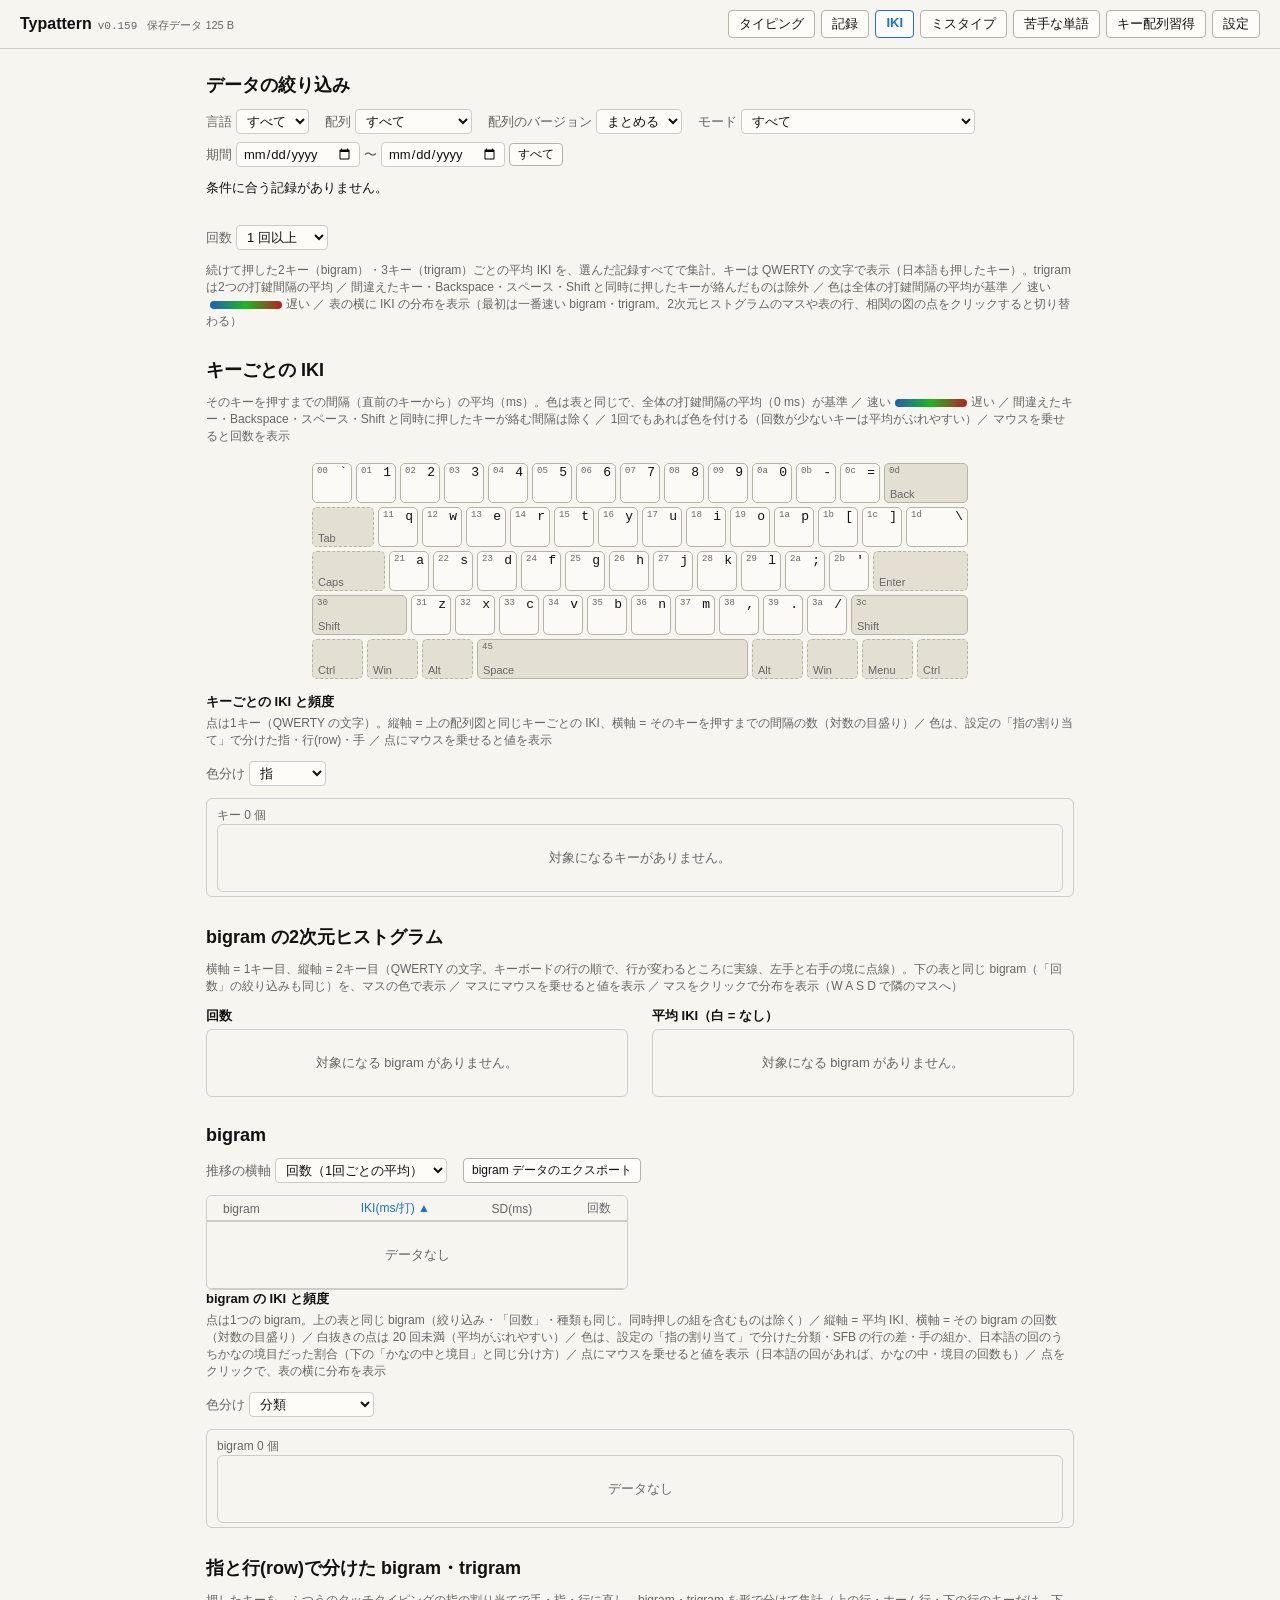
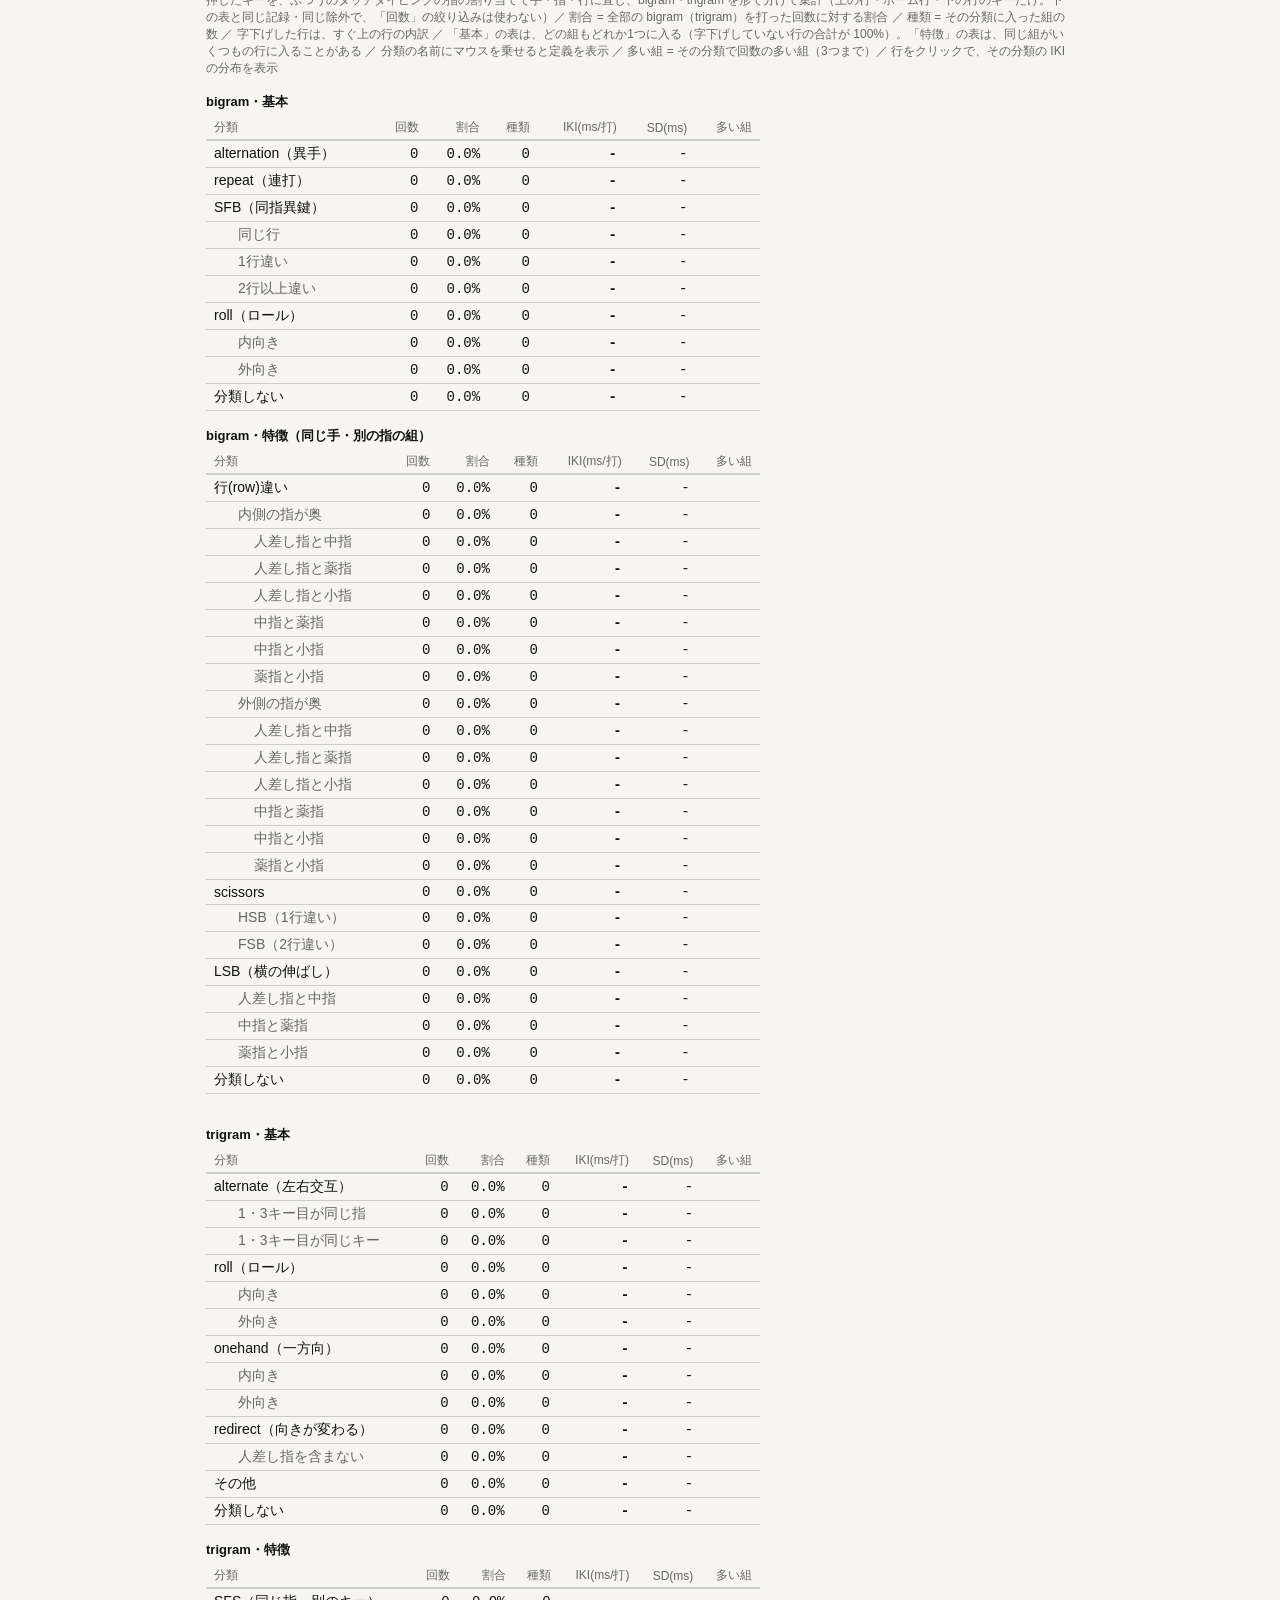
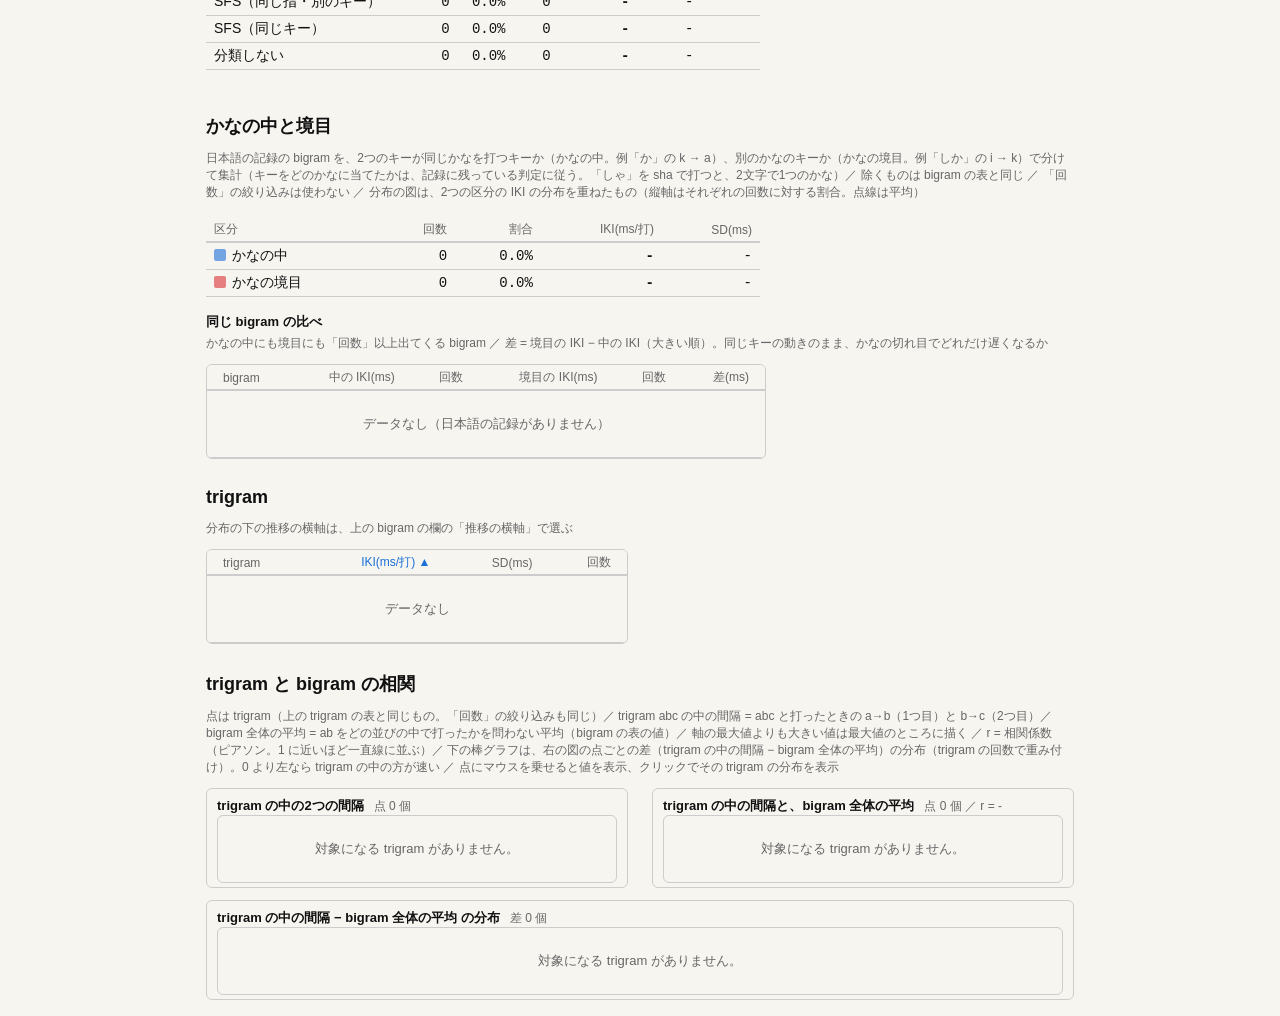
==== commit 5de94083: "Add a histogram of trigram-inner minus bigram IKI differences Co-Authored-By: Claude Opus 5.5 <norep" ====
--- a/analysis_iki.html
+++ b/analysis_iki.html
@@ -7,7 +7,7 @@
   <link rel="icon" href="images/favicon.svg" type="image/svg+xml">
   <link rel="icon" href="images/favicon-32.png" type="image/png" sizes="32x32">
   <link rel="apple-touch-icon" href="images/apple-touch-icon.png">
-  <link rel="stylesheet" href="style.css?v=158">
+  <link rel="stylesheet" href="style.css?v=159">
 </head>
 <body>
   <!-- 全ページ共通の一番上：左にロゴ（とバージョン）、右にページへのリンク -->
@@ -73,7 +73,7 @@
     <p id="stats-summary" class="stats-summary">読み込み中…</p>
     <p id="versions-note" class="stats-summary" hidden></p>
 
-    <!-- 並び：絞り込み → 回数・集計・説明 → キーごとの IKI（配列図と、頻度との散布図）→ bigram の2次元ヒストグラム → bigram（表と分布）→ 指と行(row)で分けた bigram・trigram → trigram（表と分布）→ trigram と bigram の相関 -->
+    <!-- 並び：絞り込み → 回数・集計・説明 → キーごとの IKI（配列図と、頻度との散布図）→ bigram の2次元ヒストグラム → bigram（表と分布）→ 指と行(row)で分けた bigram・trigram → trigram（表と分布）→ trigram と bigram の相関（散布図2枚と差の分布） -->
     <section class="stats-section">
       <div class="filters">
         <label class="filter">回数
@@ -229,28 +229,29 @@
 
     <section class="stats-section">
       <h2 class="stats-title">trigram と bigram の相関</h2>
-      <p class="rhythm-legend">点は trigram（上の trigram の表と同じもの。「回数」の絞り込みも同じ）／ trigram abc の中の間隔 = abc と打ったときの a→b（1つ目）と b→c（2つ目）／ bigram 全体の平均 = ab をどの並びの中で打ったかを問わない平均（bigram の表の値）／ 軸の最大値よりも大きい値は最大値のところに描く ／ r = 相関係数（ピアソン。1 に近いほど一直線に並ぶ）／ 点にマウスを乗せると値を表示、クリックでその trigram の分布を表示</p>
+      <p class="rhythm-legend">点は trigram（上の trigram の表と同じもの。「回数」の絞り込みも同じ）／ trigram abc の中の間隔 = abc と打ったときの a→b（1つ目）と b→c（2つ目）／ bigram 全体の平均 = ab をどの並びの中で打ったかを問わない平均（bigram の表の値）／ 軸の最大値よりも大きい値は最大値のところに描く ／ r = 相関係数（ピアソン。1 に近いほど一直線に並ぶ）／ 下の棒グラフは、右の図の点ごとの差（trigram の中の間隔 − bigram 全体の平均）の分布（trigram の回数で重み付け）。0 より左なら trigram の中の方が速い ／ 点にマウスを乗せると値を表示、クリックでその trigram の分布を表示</p>
       <div class="ngram-grid">
         <div class="ngram-col"><div id="corr-pair" class="corr"></div></div>
         <div class="ngram-col"><div id="corr-inner" class="corr"></div></div>
       </div>
+      <div id="corr-diff" class="corr corr-diff"></div>
     </section>
   </main>
 
-  <script src="js/store.js?v=158"></script>
-  <script src="js/keys.js?v=158"></script>
-  <script src="js/settings.js?v=158"></script>
-  <script src="js/page-footer.js?v=158"></script>
-  <script src="js/rhythm.js?v=158"></script>
-  <script src="js/keyboard-shapes.js?v=158"></script>
-  <script src="js/kana-layout.js?v=158"></script>
-  <script src="js/key-map.js?v=158"></script>
-  <script src="js/point-trend.js?v=158"></script>
-  <script src="js/ngram.js?v=158"></script>
-  <script src="js/finger-map.js?v=158"></script>
-  <script src="js/key-scatter.js?v=158"></script>
-  <script src="js/iki-measurement.js?v=158"></script>
-  <script src="js/filters.js?v=158"></script>
-  <script src="js/ngram-page.js?v=158"></script>
+  <script src="js/store.js?v=159"></script>
+  <script src="js/keys.js?v=159"></script>
+  <script src="js/settings.js?v=159"></script>
+  <script src="js/page-footer.js?v=159"></script>
+  <script src="js/rhythm.js?v=159"></script>
+  <script src="js/keyboard-shapes.js?v=159"></script>
+  <script src="js/kana-layout.js?v=159"></script>
+  <script src="js/key-map.js?v=159"></script>
+  <script src="js/point-trend.js?v=159"></script>
+  <script src="js/ngram.js?v=159"></script>
+  <script src="js/finger-map.js?v=159"></script>
+  <script src="js/key-scatter.js?v=159"></script>
+  <script src="js/iki-measurement.js?v=159"></script>
+  <script src="js/filters.js?v=159"></script>
+  <script src="js/ngram-page.js?v=159"></script>
 </body>
 </html>
--- a/style.css
+++ b/style.css
@@ -1946,6 +1946,16 @@
   stroke-dasharray: 4 3;
 }
 
+/* 差の分布（js/ngram.js の drawDiffHist）。散布図の下に離して置き、0 の線は実線 */
+.corr-diff {
+  margin-top: 12px;
+}
+
+.diff-zero {
+  stroke: var(--sub);
+  stroke-width: 1.5;
+}
+
 .corr-dot {
   stroke: none;
   opacity: 0.75;
